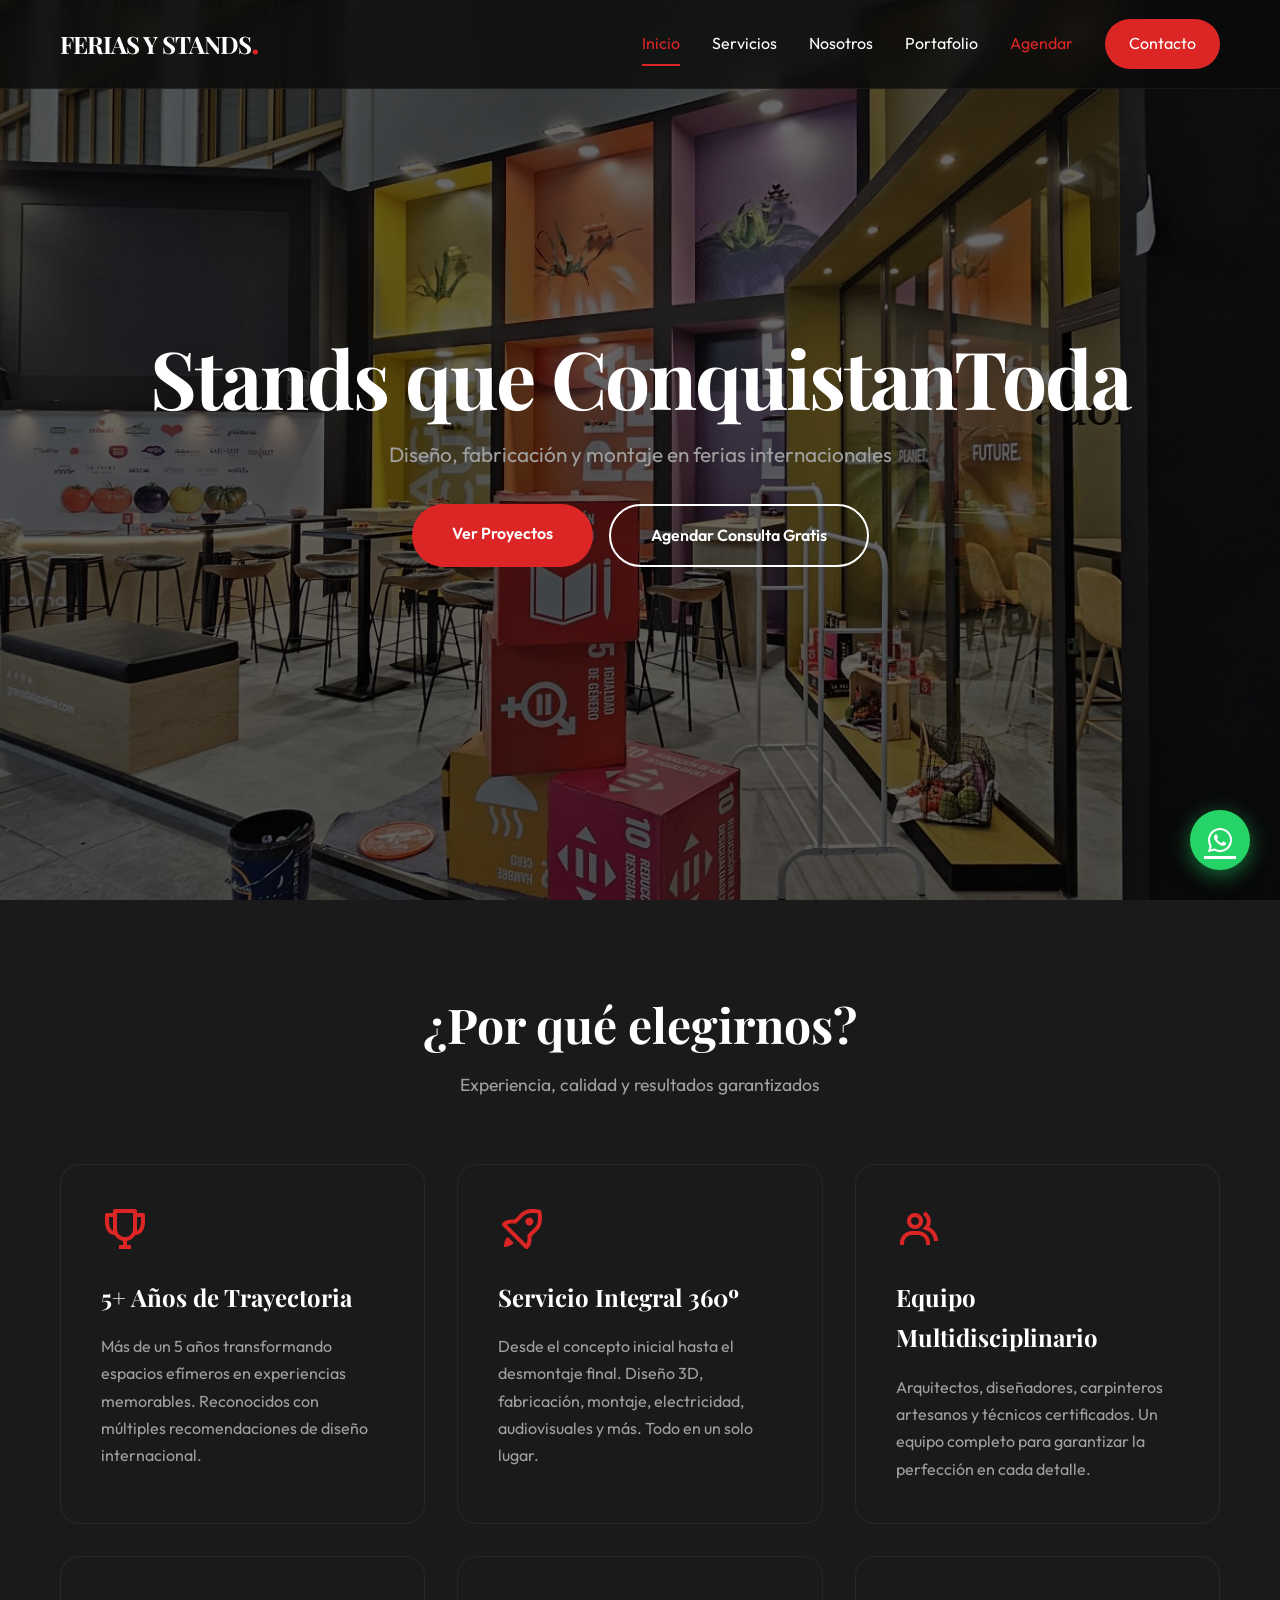
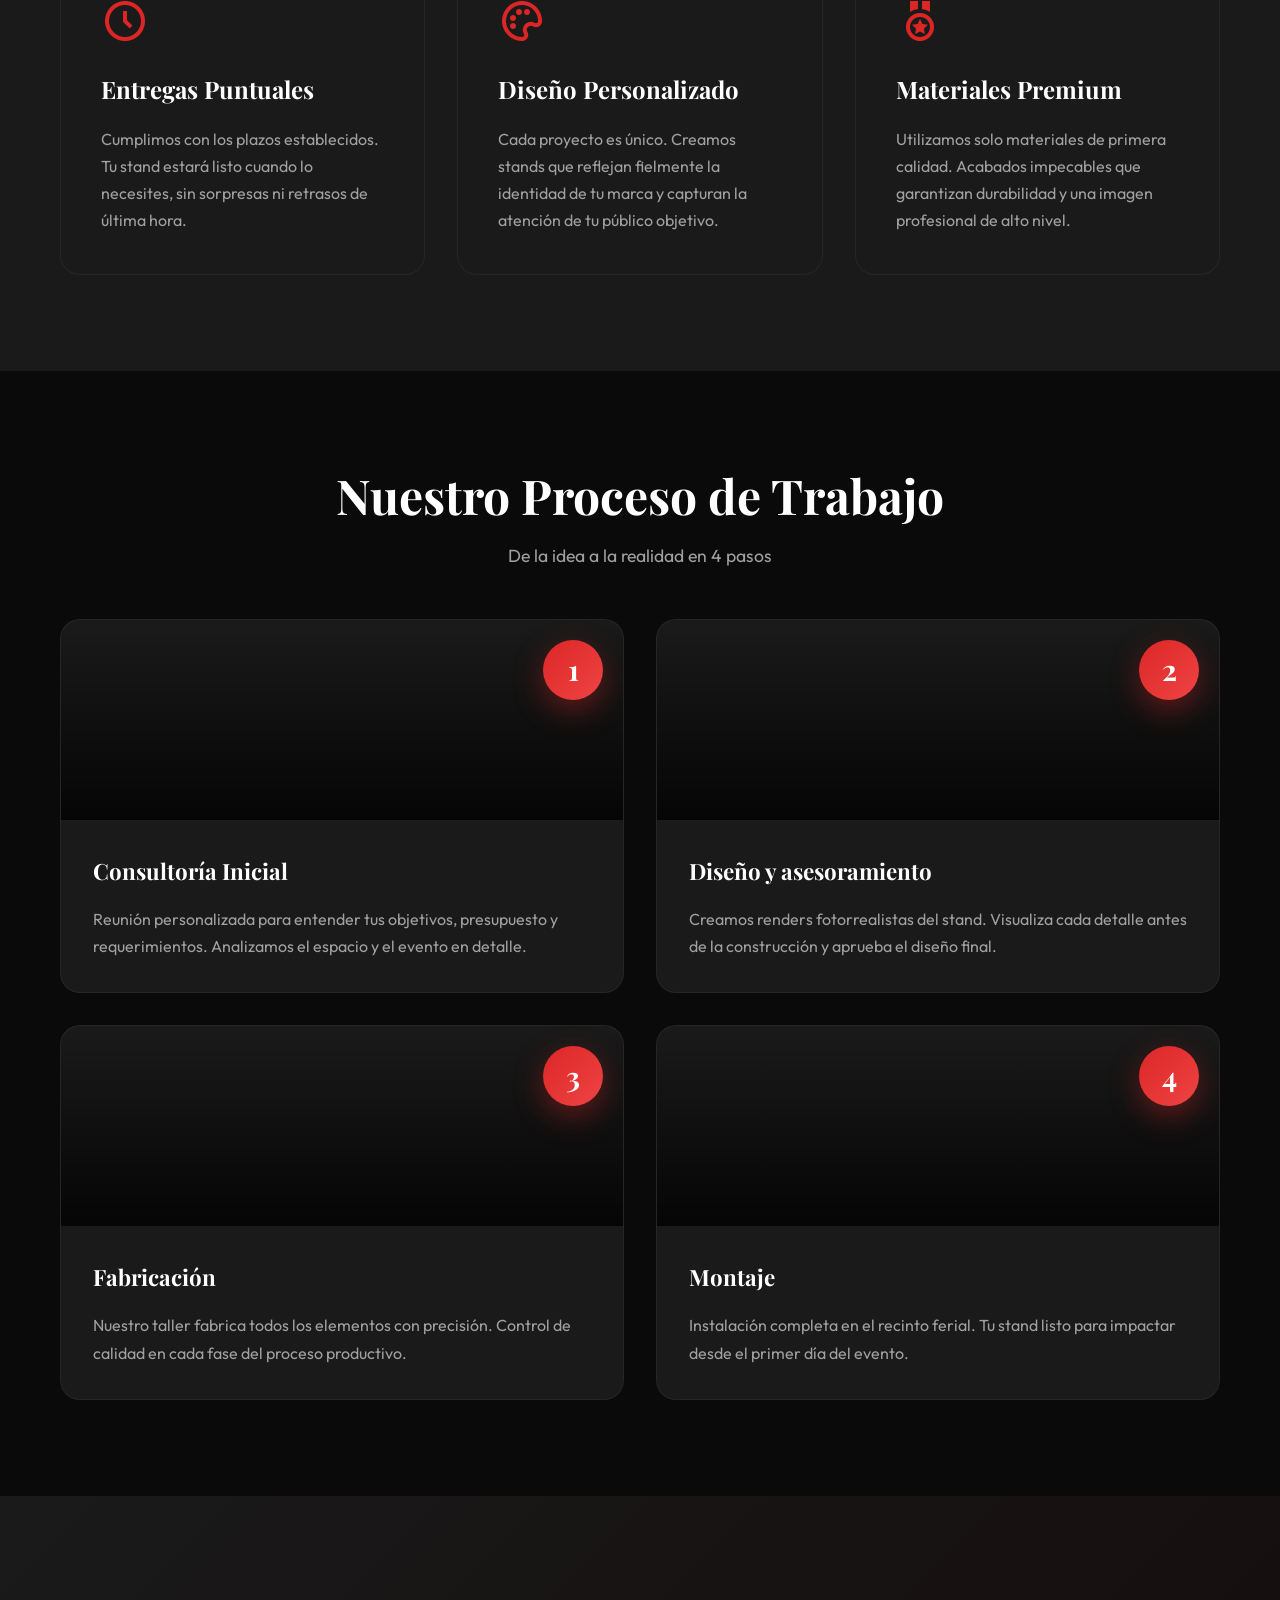
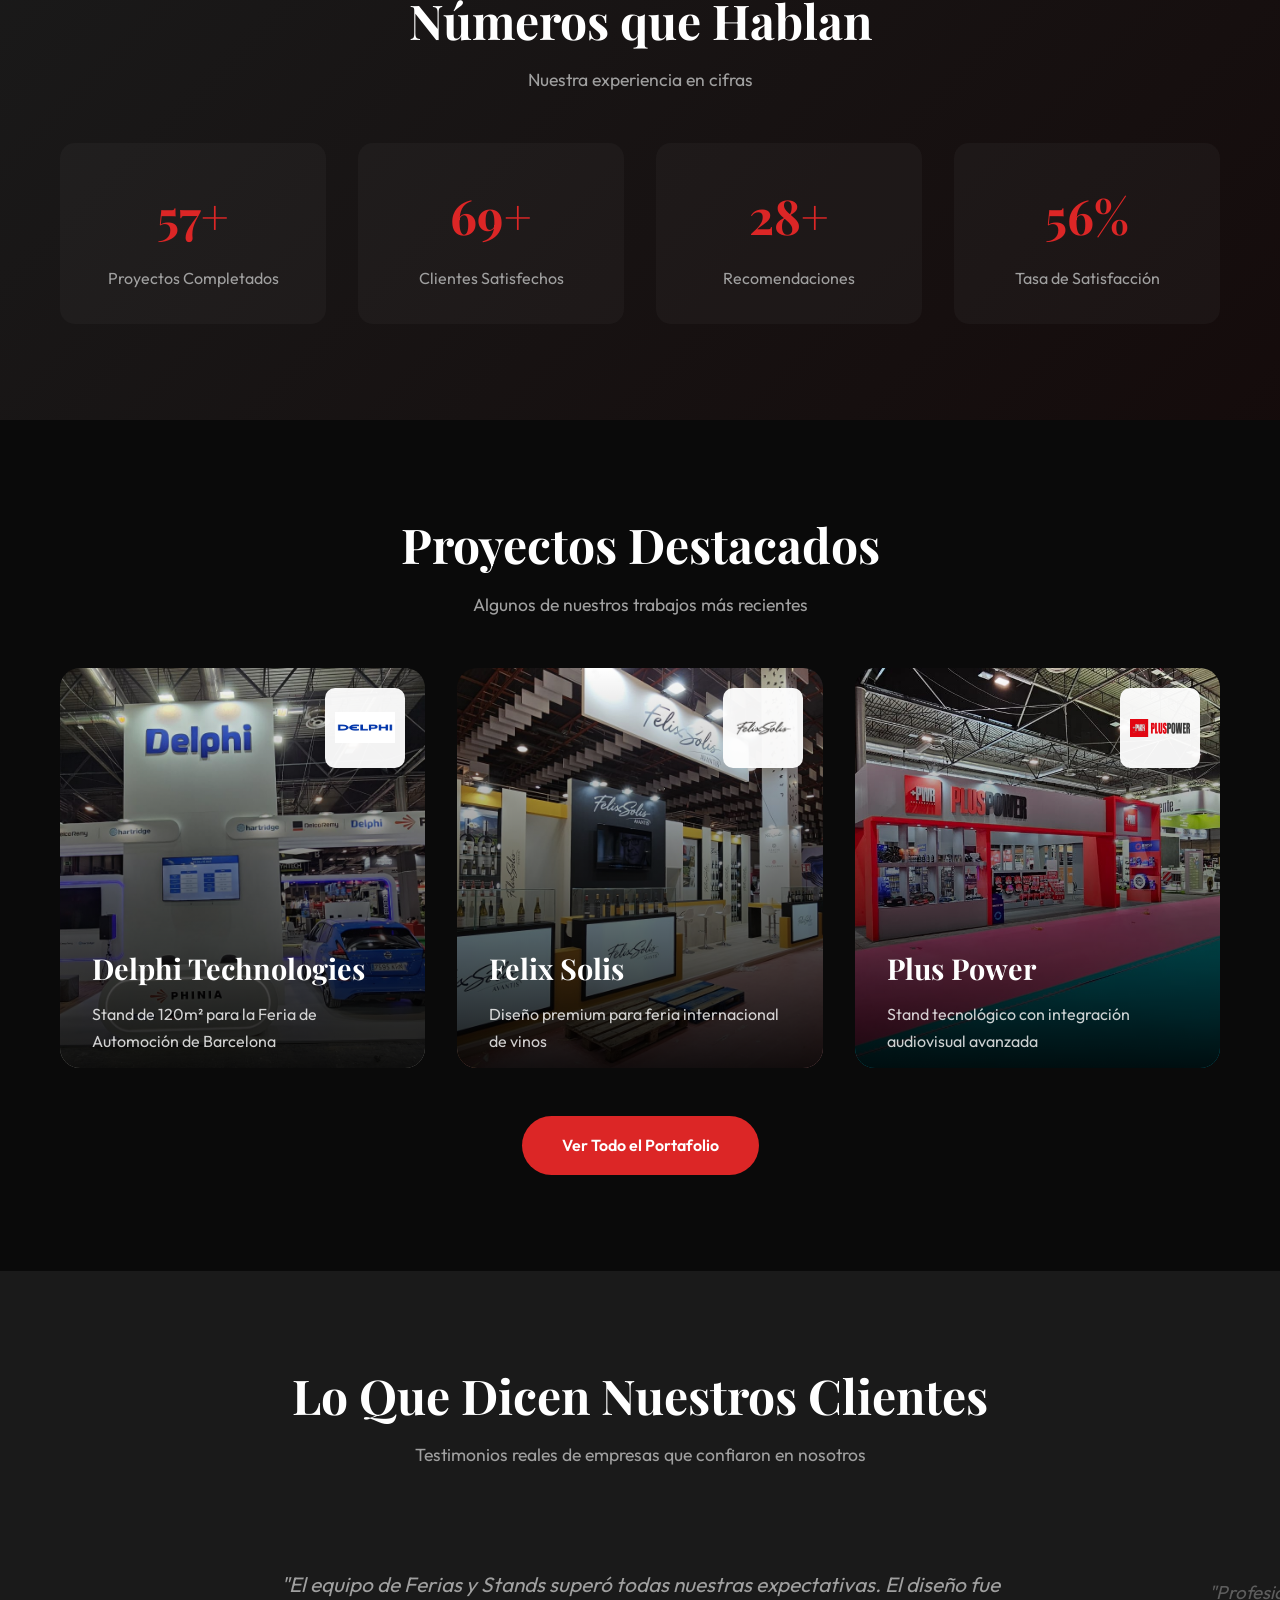
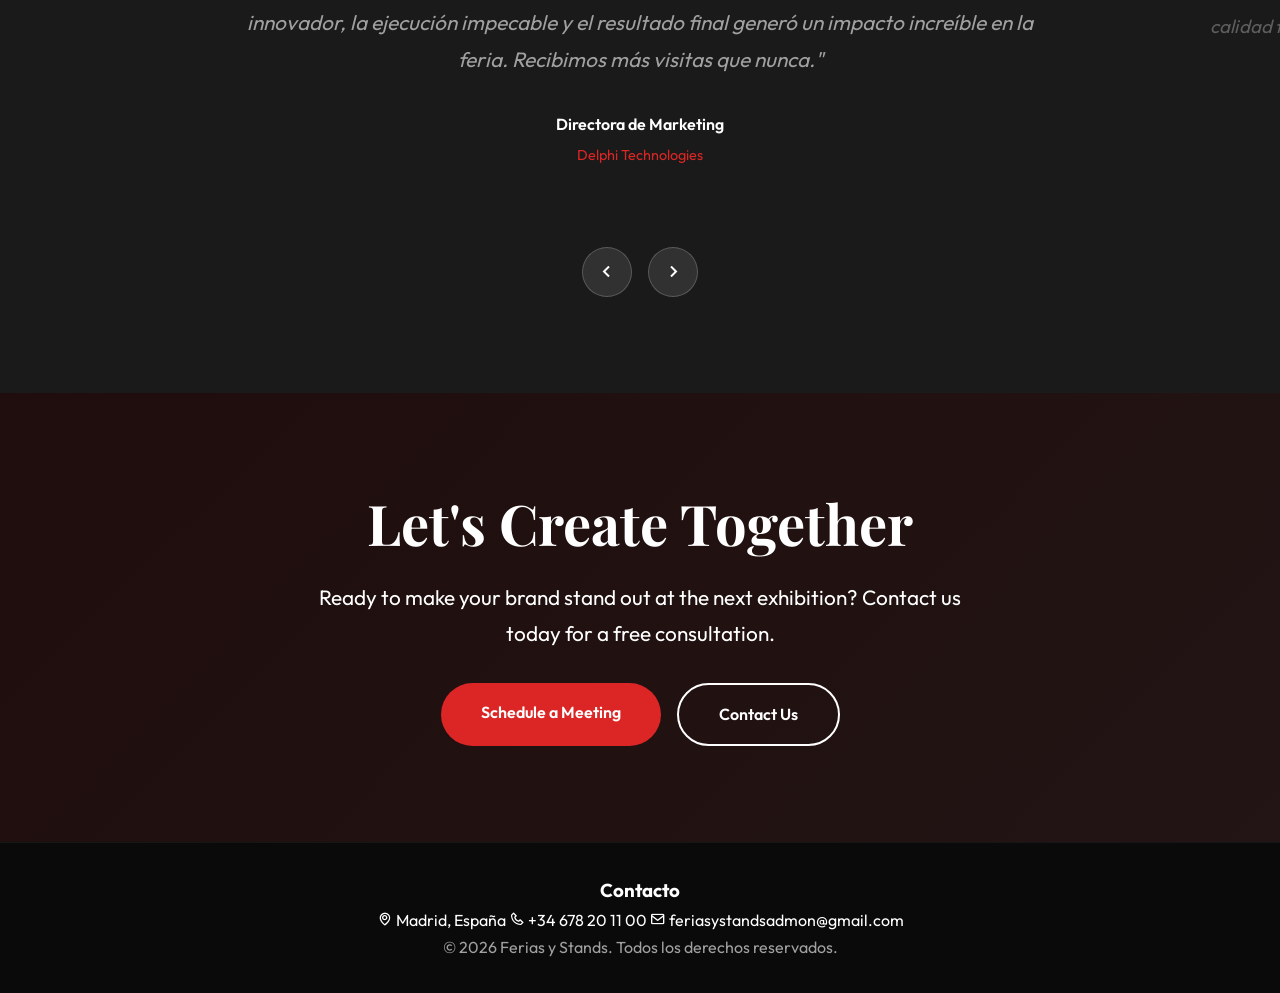
==== index.html @ f8fd0097 "retoque index" ====
<!DOCTYPE html>
<html lang="es">

<head>
    <meta charset="UTF-8">
    <meta name="viewport" content="width=device-width, initial-scale=1.0">
    <title>Ferias y Stands | Diseño y Montaje de Stands Profesionales</title>
    <meta name="description"
        content="Especialistas en diseño, fabricación y montaje de stands para ferias y eventos. Soluciones integrales para tu marca.">
    <link rel="preconnect" href="https://fonts.googleapis.com">
    <link rel="preconnect" href="https://fonts.gstatic.com" crossorigin>
    <link
        href="https://fonts.googleapis.com/css2?family=Outfit:wght@300;400;600;700&family=Playfair+Display:ital,wght@0,600;1,600&display=swap"
        rel="stylesheet">
    <link rel="stylesheet" href="css/style.css">
    <link href="https://unpkg.com/boxicons@2.1.4/css/boxicons.min.css" rel="stylesheet">
</head>

<body>
    <!-- Navigation -->
    <nav class="navbar">
        <div class="container nav-container">
            <a href="index.html" class="logo">FERIAS Y STANDS<span class="dot">.</span></a>
            <div class="nav-links">
                <a href="index.html" class="nav-link active">Inicio</a>
                <a href="servicios.html" class="nav-link">Servicios</a>
                <a href="nosotros.html" class="nav-link">Nosotros</a>
                <a href="portfolio.html" class="nav-link">Portafolio</a>
                <a href="agenda.html" class="nav-link" style="color: var(--highlight);">Agendar</a>
                <a href="contacto.html" class="nav-link btn-contact">Contacto</a>
            </div>
            <div class="hamburger">
                <i class='bx bx-menu'></i>
            </div>
        </div>
    </nav>

    <!-- Mobile Menu -->
    <div class="mobile-menu">
        <a href="index.html" class="mobile-link">Inicio</a>
        <a href="servicios.html" class="mobile-link">Servicios</a>
        <a href="nosotros.html" class="mobile-link">Nosotros</a>
        <a href="portfolio.html" class="mobile-link">Portafolio</a>
        <a href="agenda.html" class="mobile-link">Agendar</a>
        <a href="contacto.html" class="mobile-link">Contacto</a>
    </div>

    <!-- Hero Section -->
    <header class="hero">
        <div class="hero-bg"
            style="background: linear-gradient(rgba(0,0,0,0.6), rgba(0,0,0,0.6)), url('fotosyvideos/F1.jpeg'); background-size: cover; background-position: center;">
        </div>
        <div class="container hero-content">
            <h1 class="hero-title">Stands que Conquistan<br><span class="animated-text" id="animatedText">Toda
                    Europa</span></h1>
            <p class="hero-subtitle">Diseño, fabricación y montaje en ferias internacionales</p>
            <div class="hero-buttons">
                <a href="portfolio.html" class="btn btn-primary">Ver Proyectos</a>
                <a href="agenda.html" class="btn btn-secondary">Agendar Consulta Gratis</a>
            </div>
        </div>
    </header>

    <!-- Features -->
    <section class="section-padding" style="background: var(--secondary);">
        <div class="container">
            <div class="center">
                <h2 class="section-title">¿Por qué elegirnos?</h2>
                <p class="section-subtitle">Experiencia, calidad y resultados garantizados</p>
            </div>
            <div class="feature-grid">
                <div class="feature-card">
                    <i class='bx bx-trophy feature-icon'></i>
                    <h3>5+ Años de Trayectoria</h3>
                    <p>Más de un 5 años transformando espacios efímeros en experiencias memorables. Reconocidos con
                        múltiples recomendaciones de diseño internacional.</p>
                </div>
                <div class="feature-card">
                    <i class='bx bx-rocket feature-icon'></i>
                    <h3>Servicio Integral 360º</h3>
                    <p>Desde el concepto inicial hasta el desmontaje final. Diseño 3D, fabricación, montaje,
                        electricidad, audiovisuales y más. Todo en un solo lugar.</p>
                </div>
                <div class="feature-card">
                    <i class='bx bx-group feature-icon'></i>
                    <h3>Equipo Multidisciplinario</h3>
                    <p>Arquitectos, diseñadores, carpinteros artesanos y técnicos certificados. Un equipo completo para
                        garantizar la perfección en cada detalle.</p>
                </div>
                <div class="feature-card">
                    <i class='bx bx-time-five feature-icon'></i>
                    <h3>Entregas Puntuales</h3>
                    <p>Cumplimos con los plazos establecidos. Tu stand estará listo cuando lo necesites, sin sorpresas
                        ni retrasos de última hora.</p>
                </div>
                <div class="feature-card">
                    <i class='bx bx-palette feature-icon'></i>
                    <h3>Diseño Personalizado</h3>
                    <p>Cada proyecto es único. Creamos stands que reflejan fielmente la identidad de tu marca y capturan
                        la atención de tu público objetivo.</p>
                </div>
                <div class="feature-card">
                    <i class='bx bx-medal feature-icon'></i>
                    <h3>Materiales Premium</h3>
                    <p>Utilizamos solo materiales de primera calidad. Acabados impecables que garantizan durabilidad y
                        una imagen profesional de alto nivel.</p>
                </div>
            </div>
        </div>
    </section>

    <!-- Process -->
    <section class="section-padding">
        <div class="container">
            <div class="center">
                <h2 class="section-title">Nuestro Proceso de Trabajo</h2>
                <p class="section-subtitle">De la idea a la realidad en 4 pasos</p>
            </div>
            <div class="process-steps">
                <div class="step">
                    <div class="step-image"
                        style="background-image: url('https://images.unsplash.com/photo-1454165804606-c3d57bc86b40?ixlib=rb-4.0.3&auto=format&fit=crop&w=800&q=80');">
                        <div class="step-number">1</div>
                    </div>
                    <div class="step-content">
                        <h3>Consultoría Inicial</h3>
                        <p>Reunión personalizada para entender tus objetivos, presupuesto y requerimientos. Analizamos
                            el espacio y el evento en detalle.</p>
                    </div>
                </div>
                <div class="step">
                    <div class="step-image"
                        style="background-image: url('https://images.unsplash.com/photo-1581291518633-83b4ebd1d83e?ixlib=rb-4.0.3&auto=format&fit=crop&w=800&q=80');">
                        <div class="step-number">2</div>
                    </div>
                    <div class="step-content">
                        <h3>Diseño y asesoramiento</h3>
                        <p>Creamos renders fotorrealistas del stand. Visualiza cada detalle antes de la construcción y
                            aprueba el diseño final.</p>
                    </div>
                </div>
                <div class="step">
                    <div class="step-image"
                        style="background-image: url('https://images.unsplash.com/photo-1581578731548-c64695cc6952?ixlib=rb-4.0.3&auto=format&fit=crop&w=800&q=80');">
                        <div class="step-number">3</div>
                    </div>
                    <div class="step-content">
                        <h3>Fabricación</h3>
                        <p>Nuestro taller fabrica todos los elementos con precisión. Control de calidad en cada fase del
                            proceso productivo.</p>
                    </div>
                </div>
                <div class="step">
                    <div class="step-image"
                        style="background-image: url('https://images.unsplash.com/photo-1504328345606-18bbc8c9d7d1?ixlib=rb-4.0.3&auto=format&fit=crop&w=800&q=80');">
                        <div class="step-number">4</div>
                    </div>
                    <div class="step-content">
                        <h3>Montaje</h3>
                        <p>Instalación completa en el recinto ferial. Tu stand listo para impactar desde el primer día
                            del evento.</p>
                    </div>
                </div>
            </div>
        </div>
    </section>

    <!-- Stats -->
    <section class="section-padding"
        style="background: linear-gradient(135deg, var(--secondary), rgba(220, 38, 38, 0.05));">
        <div class="container">
            <div class="center">
                <h2 class="section-title">Números que Hablan</h2>
                <p class="section-subtitle">Nuestra experiencia en cifras</p>
            </div>
            <div class="stats">
                <div class="stat-item">
                    <span class="stat-number">100+</span>
                    <span class="stat-label">Proyectos Completados</span>
                </div>
                <div class="stat-item">
                    <span class="stat-number">120+</span>
                    <span class="stat-label">Clientes Satisfechos</span>
                </div>
                <div class="stat-item">
                    <span class="stat-number">50+</span>
                    <span class="stat-label">Recomendaciones</span>
                </div>
                <div class="stat-item">
                    <span class="stat-number">98%</span>
                    <span class="stat-label">Tasa de Satisfacción</span>
                </div>
            </div>
        </div>
    </section>

    <!-- Featured Projects -->
    <section class="section-padding">
        <div class="container">
            <div class="center">
                <h2 class="section-title">Proyectos Destacados</h2>
                <p class="section-subtitle">Algunos de nuestros trabajos más recientes</p>
            </div>
            <div class="portfolio-grid" style="margin-top: 3rem;">
                <div class="portfolio-item" style="background-image: url('fotosyvideos/Delphi.jpeg');">
                    <div class="logo-corner">
                        <img src="logos/Delphi logo.png" alt="Delphi">
                    </div>
                    <div class="portfolio-overlay">
                        <h3>Delphi Technologies</h3>
                        <p>Stand de 120m² para la Feria de Automoción de Barcelona</p>
                    </div>
                </div>
                <div class="portfolio-item" style="background-image: url('fotosyvideos/FelixSolis.jpeg');">
                    <div class="logo-corner">
                        <img src="logos/felix-solis-logo.png" alt="Felix Solis">
                    </div>
                    <div class="portfolio-overlay">
                        <h3>Felix Solis</h3>
                        <p>Diseño premium para feria internacional de vinos</p>
                    </div>
                </div>
                <div class="portfolio-item" style="background-image: url('fotosyvideos/PLUSPOWER.jpeg');">
                    <div class="logo-corner">
                        <img src="logos/pluspower.png" alt="Plus Power">
                    </div>
                    <div class="portfolio-overlay">
                        <h3>Plus Power</h3>
                        <p>Stand tecnológico con integración audiovisual avanzada</p>
                    </div>
                </div>
            </div>
            <div class="center" style="margin-top: 3rem;">
                <a href="portfolio.html" class="btn btn-primary">Ver Todo el Portafolio</a>
            </div>
        </div>
    </section>

    <!-- Testimonials -->
    <section class="testimonials section-padding">
        <div class="container">
            <div class="center">
                <h2 class="section-title">Lo Que Dicen Nuestros Clientes</h2>
                <p class="section-subtitle">Testimonios reales de empresas que confiaron en nosotros</p>
            </div>
            <div class="testimonial-container">
                <div class="testimonial-track">
                    <div class="testimonial-slide active">
                        <p class="testimonial-text">"El equipo de Ferias y Stands superó todas nuestras expectativas. El
                            diseño fue innovador, la ejecución impecable y el resultado final generó un impacto
                            increíble en la feria. Recibimos más visitas que nunca."</p>
                        <p class="testimonial-author">Directora de Marketing</p>
                        <p class="testimonial-role"> Delphi Technologies</p>
                    </div>
                    <div class="testimonial-slide">
                        <p class="testimonial-text">"Profesionalidad de principio a fin. Cumplieron con los plazos, el
                            presupuesto y la calidad fue excepcional. Sin duda repetiremos para nuestros próximos
                            eventos."</p>
                        <p class="testimonial-author">CEO</p>
                        <p class="testimonial-role"> Plus Power</p>
                    </div>
                    <div class="testimonial-slide">
                        <p class="testimonial-text">"El servicio integral que ofrecen es lo que realmente marca la
                            diferencia. Desde el diseño 3D hasta la instalación final, todo estuvo perfectamente
                            coordinado. Muy recomendables."</p>
                        <p class="testimonial-author">Gerente de Eventos</p>
                        <p class="testimonial-role"> Felix Solis</p>
                    </div>
                </div>
                <div class="carousel-controls">
                    <button class="carousel-btn prev-btn"><i class='bx bx-chevron-left'></i></button>
                    <button class="carousel-btn next-btn"><i class='bx bx-chevron-right'></i></button>
                </div>
            </div>
        </div>
    </section>

    <!-- CTA -->
    <section class="section-padding"
        style="background: linear-gradient(135deg, rgba(220, 38, 38, 0.1), rgba(248, 113, 113, 0.1));">
        <div class="container center">
            <h2 class="section-title" style="font-size: 3.5rem; margin-bottom: 1.5rem;">Let's Create Together</h2>
            <p style="font-size: 1.3rem; margin-bottom: 2rem; max-width: 700px; margin-left: auto; margin-right: auto;">
                Ready to make your brand stand out at the next exhibition? Contact us today for a free consultation.
            </p>
            <div class="hero-buttons">
                <a href="agenda.html" class="btn btn-primary">Schedule a Meeting</a>
                <a href="contacto.html" class="btn btn-secondary">Contact Us</a>
            </div>
        </div>
    </section>

    <!-- WhatsApp Float -->
    <a href="https://wa.me/34678201100?text=Hola,%20me%20gustar%C3%ADa%20obtener%20m%C3%A1s%20informaci%C3%B3n%20sobre%20vuestros%20servicios."
        class="whatsapp-float" target="_blank">
        <i class='bx bxl-whatsapp'></i>
    </a>

    <!-- Footer -->
    <footer class="footer">
        <div class="container footer-content">
            <div class="footer-col">
                <h3>Contacto</h3>
                <ul class="contact-list">
                    <i class='bx bx-map'></i> Madrid, España
                    <i class='bx bx-phone'></i> +34 678 20 11 00
                    <i class='bx bx-envelope'></i> feriasystandsadmon@gmail.com
                </ul>
            </div>
        </div>
        <div class="footer-bottom">
            <p>&copy; 2026 Ferias y Stands. Todos los derechos reservados.</p>
        </div>
    </footer>

    <script src="js/main.js"></script>
    <script>
        // Animate letters in "Toda Europa"
        const animatedText = document.getElementById('animatedText');
        if (animatedText) {
            const text = animatedText.textContent;
            animatedText.innerHTML = '';

            for (let i = 0; i < text.length; i++) {
                const span = document.createElement('span');
                span.className = 'letter';
                span.textContent = text[i];
                span.style.animationDelay = `${i * 0.1}s`;
                animatedText.appendChild(span);
            }
        }
    </script>
</body>

</html>
---- css/style.css ----
/* CSS Variables */
:root {
    --primary: #0a0a0a;
    --secondary: #1a1a1a;
    --highlight: #dc2626;
    --highlight-hover: #ef4444;
    --white: #ffffff;
    --gray: #a0a0a0;
    --light-gray: #f5f5f5;
    --font-body: 'Outfit', sans-serif;
    --font-heading: 'Playfair Display', serif;
    --transition: all 0.3s cubic-bezier(0.4, 0, 0.2, 1);
    --shadow: 0 10px 30px rgba(0, 0, 0, 0.3);
    --shadow-hover: 0 15px 40px rgba(0, 0, 0, 0.4);
}

/* Reset */
* {
    margin: 0;
    padding: 0;
    box-sizing: border-box;
}

body {
    font-family: var(--font-body);
    color: var(--white);
    background: var(--primary);
    overflow-x: hidden;
    line-height: 1.7;
}

.container {
    max-width: 1200px;
    margin: 0 auto;
    padding: 0 20px;
}

/* Navbar */
.navbar {
    position: fixed;
    top: 0;
    width: 100%;
    background: rgba(10, 10, 10, 0.8);
    backdrop-filter: blur(10px);
    z-index: 1000;
    padding: 1.2rem 0;
    transition: var(--transition);
    border-bottom: 1px solid rgba(255, 255, 255, 0.05);
}

.navbar.scrolled {
    background: rgba(10, 10, 10, 0.95);
    padding: 0.8rem 0;
    box-shadow: 0 5px 20px rgba(0, 0, 0, 0.3);
}

.nav-container {
    display: flex;
    justify-content: space-between;
    align-items: center;
}

.logo {
    font-family: var(--font-heading);
    font-size: 1.5rem;
    font-weight: 700;
    color: var(--white);
    text-decoration: none;
    letter-spacing: -1px;
    transition: var(--transition);
}

.logo:hover {
    transform: scale(1.05);
}

.dot {
    color: var(--highlight);
    font-size: 2rem;
    line-height: 0;
}

.nav-links {
    display: flex;
    gap: 2rem;
    align-items: center;
}

.nav-link {
    color: var(--white);
    text-decoration: none;
    font-weight: 400;
    transition: var(--transition);
    position: relative;
    padding: 0.5rem 0;
}

.nav-link::after {
    content: '';
    position: absolute;
    bottom: 0;
    left: 0;
    width: 0;
    height: 2px;
    background: var(--highlight);
    transition: var(--transition);
}

.nav-link:hover::after,
.nav-link.active::after {
    width: 100%;
}

.nav-link:hover,
.nav-link.active {
    color: var(--highlight);
}

.btn-contact {
    background: var(--highlight);
    padding: 0.7rem 1.5rem !important;
    border-radius: 50px;
    transition: var(--transition);
    color: var(--white) !important;
}

.btn-contact::after {
    display: none;
}

.btn-contact:hover {
    background: var(--highlight-hover);
    transform: translateY(-2px);
    box-shadow: 0 10px 20px rgba(220, 38, 38, 0.3);
    color: var(--white) !important;
}

.btn-contact.active {
    color: var(--white) !important;
}

.hamburger {
    display: none;
    font-size: 1.8rem;
    cursor: pointer;
    color: var(--white);
    transition: var(--transition);
}

.hamburger:hover {
    color: var(--highlight);
}

.mobile-menu {
    position: fixed;
    top: 0;
    right: -100%;
    width: 100%;
    height: 100vh;
    background: rgba(10, 10, 10, 0.98);
    backdrop-filter: blur(10px);
    display: flex;
    flex-direction: column;
    align-items: center;
    justify-content: center;
    gap: 2rem;
    transition: var(--transition);
    z-index: 999;
}

.mobile-menu.active {
    right: 0;
}

.mobile-link {
    color: var(--white);
    text-decoration: none;
    font-size: 1.8rem;
    font-weight: 300;
    transition: var(--transition);
    opacity: 0;
    transform: translateY(20px);
}

.mobile-menu.active .mobile-link {
    animation: fadeInUp 0.6s ease forwards;
}

.mobile-link:nth-child(1) {
    animation-delay: 0.1s;
}

.mobile-link:nth-child(2) {
    animation-delay: 0.2s;
}

.mobile-link:nth-child(3) {
    animation-delay: 0.3s;
}

.mobile-link:nth-child(4) {
    animation-delay: 0.4s;
}

.mobile-link:nth-child(5) {
    animation-delay: 0.5s;
}

.mobile-link:hover {
    color: var(--highlight);
    transform: translateX(10px);
}

/* Hero Section */
.hero {
    position: relative;
    height: 100vh;
    display: flex;
    align-items: center;
    justify-content: center;
    overflow: hidden;
}

.hero-bg {
    position: absolute;
    top: 0;
    left: 0;
    width: 100%;
    height: 100%;
    background-size: cover;
    background-position: center;
    animation: zoomIn 20s ease infinite alternate;
}

.hero-content {
    position: relative;
    z-index: 2;
    text-align: center;
    animation: fadeInUp 1s ease;
}

.hero-title {
    font-family: var(--font-heading);
    font-size: 5rem;
    font-weight: 700;
    margin-bottom: 1rem;
    letter-spacing: -2px;
    line-height: 1.1;
    animation: fadeInUp 1s ease 0.2s both;
}

.hero-subtitle {
    font-size: 1.3rem;
    color: var(--gray);
    margin-bottom: 2rem;
    animation: fadeInUp 1s ease 0.4s both;
}

.hero-buttons {
    display: flex;
    gap: 1rem;
    justify-content: center;
    flex-wrap: wrap;
    animation: fadeInUp 1s ease 0.6s both;
}

/* Buttons */
.btn {
    padding: 1rem 2.5rem;
    border-radius: 50px;
    text-decoration: none;
    font-weight: 600;
    transition: var(--transition);
    display: inline-block;
    cursor: pointer;
    border: none;
    font-size: 1rem;
}

.btn-primary {
    background: var(--highlight);
    color: var(--white);
}

.btn-primary:hover {
    background: var(--highlight-hover);
    transform: translateY(-3px);
    box-shadow: 0 15px 30px rgba(220, 38, 38, 0.4);
}

.btn-secondary {
    background: transparent;
    color: var(--white);
    border: 2px solid var(--white);
}

.btn-secondary:hover {
    background: var(--white);
    color: var(--primary);
    transform: translateY(-3px);
}

/* Sections */
.section-padding {
    padding: 6rem 0;
}

.section-title {
    font-family: var(--font-heading);
    font-size: 3rem;
    margin-bottom: 1rem;
    line-height: 1.2;
}

.section-subtitle {
    color: var(--gray);
    font-size: 1.1rem;
    margin-bottom: 3rem;
}

.center {
    text-align: center;
}

/* Feature Grid */
.feature-grid {
    display: grid;
    grid-template-columns: repeat(auto-fit, minmax(300px, 1fr));
    gap: 2rem;
    margin-top: 4rem;
}

.feature-card {
    background: var(--secondary);
    padding: 2.5rem;
    border-radius: 20px;
    transition: var(--transition);
    border: 1px solid rgba(255, 255, 255, 0.05);
    position: relative;
    overflow: hidden;
}

.feature-card::before {
    content: '';
    position: absolute;
    top: 0;
    left: 0;
    width: 100%;
    height: 100%;
    background: linear-gradient(135deg, rgba(220, 38, 38, 0.1), transparent);
    opacity: 0;
    transition: var(--transition);
}

.feature-card:hover {
    transform: translateY(-10px);
    box-shadow: var(--shadow-hover);
    border-color: var(--highlight);
}

.feature-card:hover::before {
    opacity: 1;
}

.feature-icon {
    font-size: 3rem;
    color: var(--highlight);
    margin-bottom: 1.5rem;
    display: inline-block;
    transition: var(--transition);
}

.feature-card:hover .feature-icon {
    transform: scale(1.1) rotate(5deg);
}

.feature-card h3 {
    font-family: var(--font-heading);
    font-size: 1.5rem;
    margin-bottom: 1rem;
}

.feature-card p {
    color: var(--gray);
    line-height: 1.7;
}

/* Services Grid */
.services-grid {
    display: grid;
    grid-template-columns: repeat(auto-fit, minmax(280px, 1fr));
    gap: 2rem;
    margin-top: 3rem;
}

.service-card {
    background: linear-gradient(135deg, var(--secondary), rgba(26, 26, 26, 0.5));
    padding: 1.5rem;
    border-radius: 20px;
    text-align: center;
    transition: var(--transition);
    border: 1px solid rgba(255, 255, 255, 0.05);
    position: relative;
    overflow: hidden;
}

.service-card::after {
    content: '';
    position: absolute;
    top: -50%;
    right: -50%;
    width: 200%;
    height: 200%;
    background: radial-gradient(circle, rgba(220, 38, 38, 0.1), transparent);
    opacity: 0;
    transition: var(--transition);
}

.service-card:hover {
    transform: translateY(-10px);
    box-shadow: var(--shadow-hover);
    border-color: var(--highlight);
}

.service-card:hover::after {
    opacity: 1;
    animation: rotate 4s linear infinite;
}

.icon-box {
    width: 60px;
    height: 60px;
    background: linear-gradient(135deg, var(--highlight), #ef4444);
    border-radius: 15px;
    display: flex;
    align-items: center;
    justify-content: center;
    margin: 0 auto 1rem;
    font-size: 2rem;
    transition: var(--transition);
}

.service-card:hover .icon-box {
    transform: rotateY(360deg);
}

.service-card h3 {
    font-family: var(--font-heading);
    font-size: 1.25rem;
    margin-bottom: 0.8rem;
}

.service-card p {
    color: var(--gray);
    line-height: 1.7;
}

/* Portfolio Grid */
.portfolio-grid {
    display: grid;
    grid-template-columns: repeat(auto-fit, minmax(350px, 1fr));
    gap: 2rem;
    margin-top: 3rem;
}

.portfolio-item {
    position: relative;
    height: 400px;
    border-radius: 20px;
    overflow: hidden;
    background-size: cover;
    background-position: center;
    transition: var(--transition);
    cursor: pointer;
}

.portfolio-item::before {
    content: '';
    position: absolute;
    top: 0;
    left: 0;
    width: 100%;
    height: 100%;
    background: linear-gradient(to top, rgba(0, 0, 0, 0.9), transparent);
    transition: var(--transition);
}

.portfolio-item:hover {
    transform: scale(1.02);
    box-shadow: var(--shadow-hover);
}

.portfolio-item:hover::before {
    background: linear-gradient(to top, rgba(220, 38, 38, 0.9), rgba(0, 0, 0, 0.5));
}

.logo-corner {
    position: absolute;
    top: 20px;
    right: 20px;
    width: 80px;
    height: 80px;
    background: rgba(255, 255, 255, 0.95);
    border-radius: 10px;
    padding: 10px;
    display: flex;
    align-items: center;
    justify-content: center;
    z-index: 2;
    transition: var(--transition);
}

.portfolio-item:hover .logo-corner {
    transform: scale(1.1) rotate(5deg);
}

.logo-corner img {
    width: 100%;
    height: 100%;
    object-fit: contain;
}

.portfolio-overlay {
    position: absolute;
    bottom: 0;
    left: 0;
    width: 100%;
    padding: 2rem;
    z-index: 2;
    transform: translateY(20px);
    transition: var(--transition);
}

.portfolio-item:hover .portfolio-overlay {
    transform: translateY(0);
}

.portfolio-overlay h3 {
    font-family: var(--font-heading);
    font-size: 1.8rem;
    margin-bottom: 0.5rem;
}

.portfolio-overlay p {
    color: rgba(255, 255, 255, 0.8);
}

/* Testimonials */
.testimonials {
    background: var(--secondary);
    position: relative;
    overflow: hidden;
}

.testimonial-container {
    max-width: 900px;
    margin: 0 auto;
    position: relative;
}

.testimonial-track {
    display: flex;
    transition: transform 0.6s ease;
}

.testimonial-slide {
    min-width: 100%;
    padding: 3rem;
    text-align: center;
    opacity: 0.5;
    transform: scale(0.9);
    transition: var(--transition);
}

.testimonial-slide.active {
    opacity: 1;
    transform: scale(1);
}

.testimonial-text {
    font-size: 1.3rem;
    font-style: italic;
    margin-bottom: 2rem;
    line-height: 1.8;
    color: var(--gray);
}

.testimonial-author {
    font-weight: 600;
    color: var(--white);
    margin-bottom: 0.3rem;
}

.testimonial-role {
    color: var(--highlight);
    font-size: 0.9rem;
}

.carousel-controls {
    display: flex;
    justify-content: center;
    gap: 1rem;
    margin-top: 2rem;
}

.carousel-btn {
    width: 50px;
    height: 50px;
    background: rgba(255, 255, 255, 0.1);
    border: 1px solid rgba(255, 255, 255, 0.2);
    border-radius: 50%;
    color: var(--white);
    font-size: 1.5rem;
    cursor: pointer;
    transition: var(--transition);
    display: flex;
    align-items: center;
    justify-content: center;
}

.carousel-btn:hover {
    background: var(--highlight);
    border-color: var(--highlight);
    transform: scale(1.1);
}

/* Stats */
.stats {
    display: grid;
    grid-template-columns: repeat(auto-fit, minmax(200px, 1fr));
    gap: 2rem;
    margin-top: 3rem;
}

.stat-item {
    text-align: center;
    padding: 2rem;
    background: rgba(255, 255, 255, 0.03);
    border-radius: 15px;
    transition: var(--transition);
}

.stat-item:hover {
    background: rgba(220, 38, 38, 0.1);
    transform: translateY(-5px);
}

.stat-number {
    display: block;
    font-family: var(--font-heading);
    font-size: 3rem;
    color: var(--highlight);
    font-weight: 700;
    margin-bottom: 0.5rem;
}

.stat-label {
    display: block;
    color: var(--gray);
    font-size: 1rem;
}

/* Contact */
.contact-wrapper {
    display: grid;
    grid-template-columns: 1fr 1.5fr;
    gap: 4rem;
    margin-top: 3rem;
}

.contact-info h2 {
    font-family: var(--font-heading);
    font-size: 2.5rem;
    margin-bottom: 1.5rem;
}

.contact-info p {
    color: var(--gray);
    margin-bottom: 2rem;
    line-height: 1.7;
}

.contact-methods {
    margin: 2rem 0;
}

.method {
    display: flex;
    align-items: center;
    gap: 1rem;
    margin-bottom: 1.5rem;
    padding: 1rem;
    background: rgba(255, 255, 255, 0.03);
    border-radius: 10px;
    transition: var(--transition);
}

.method:hover {
    background: rgba(220, 38, 38, 0.1);
    transform: translateX(10px);
}

.method i {
    font-size: 1.5rem;
    color: var(--highlight);
}

.social-links {
    display: flex;
    gap: 1rem;
    margin: 2rem 0;
}

.social-links a {
    width: 50px;
    height: 50px;
    background: rgba(255, 255, 255, 0.05);
    border-radius: 50%;
    display: flex;
    align-items: center;
    justify-content: center;
    color: var(--white);
    font-size: 1.5rem;
    transition: var(--transition);
}

.social-links a:hover {
    background: var(--highlight);
    transform: translateY(-5px);
}

.btn-zoom {
    display: inline-flex;
    align-items: center;
    gap: 0.5rem;
    margin-top: 2rem;
}

/* Form */
.contact-form {
    background: var(--secondary);
    padding: 3rem;
    border-radius: 20px;
    border: 1px solid rgba(255, 255, 255, 0.05);
}

.form-group {
    margin-bottom: 1.5rem;
}

.form-group label {
    display: block;
    margin-bottom: 0.5rem;
    color: var(--gray);
    font-size: 0.9rem;
}

.form-group input,
.form-group textarea {
    width: 100%;
    padding: 1rem;
    background: rgba(255, 255, 255, 0.05);
    border: 1px solid rgba(255, 255, 255, 0.1);
    border-radius: 10px;
    color: var(--white);
    font-family: var(--font-body);
    transition: var(--transition);
}

.form-group input:focus,
.form-group textarea:focus {
    outline: none;
    border-color: var(--highlight);
    background: rgba(255, 255, 255, 0.08);
}

.form-group textarea {
    resize: vertical;
    min-height: 120px;
}

/* About */
.about-grid {
    display: grid;
    grid-template-columns: 1.4fr 1fr;
    gap: 2rem;
    align-items: center;
    margin-top: 1rem;
}

.about-text p {
    color: var(--gray);
    margin-bottom: 1.5rem;
    line-height: 1.8;
}

.image-stack {
    position: relative;
    height: 420px;
}

.box {
    position: absolute;
    border-radius: 20px;
    transition: var(--transition);
}

.box-1 {
    width: 80%;
    height: 80%;
    top: 0;
    left: 0;
    background-size: cover;
    background-position: center;
    box-shadow: var(--shadow);
    z-index: 2;
}

.box-2 {
    width: 80%;
    height: 80%;
    bottom: 0;
    right: 0;
    background: linear-gradient(135deg, var(--highlight), #ef4444);
    z-index: 1;
}

.image-stack:hover .box-1 {
    transform: translate(-10px, -10px);
}

.image-stack:hover .box-2 {
    transform: translate(10px, 10px);
}

/* Marquee */
.marquee {
    overflow: hidden;
    margin-top: 3rem;
}

.marquee-content {
    display: flex;
    gap: 3rem;
    animation: scroll 30s linear infinite;
}

.client-card {
    flex-shrink: 0;
    width: 200px;
    height: 100px;
    background: rgba(255, 255, 255, 0.05);
    border-radius: 15px;
    display: flex;
    align-items: center;
    justify-content: center;
    padding: 1rem;
    transition: var(--transition);
}

.client-card:hover {
    background: rgba(255, 255, 255, 0.1);
    transform: scale(1.05);
}

.client-logo-img {
    max-width: 100%;
    max-height: 100%;
    object-fit: contain;
    transition: var(--transition);
}

.client-card:hover .client-logo-img {
    transform: scale(1.1);
}

/* Photo Marquee */
.photo-marquee {
    overflow: hidden;
    padding: 3rem 0;
    background: rgba(255, 255, 255, 0.02);
}

.photo-marquee-track {
    display: flex;
    gap: 2rem;
    animation: scroll 40s linear infinite;
}

.photo-card {
    flex-shrink: 0;
    width: 350px;
    height: 250px;
    border-radius: 15px;
    overflow: hidden;
    position: relative;
    transition: var(--transition);
}

.photo-card::before {
    content: '';
    position: absolute;
    top: 0;
    left: 0;
    width: 100%;
    height: 100%;
    background: linear-gradient(to top, rgba(0, 0, 0, 0.5), transparent);
    z-index: 1;
}

.photo-card:hover {
    transform: scale(1.05);
    box-shadow: var(--shadow-hover);
}

.photo-card img {
    width: 100%;
    height: 100%;
    object-fit: cover;
    transition: var(--transition);
}

.photo-card:hover img {
    transform: scale(1.1);
}

/* Process Steps */
.process-steps {
    display: grid;
    grid-template-columns: repeat(auto-fit, minmax(400px, 1fr));
    gap: 2rem;
    margin-top: 3rem;
}

.step {
    background: var(--secondary);
    border-radius: 20px;
    overflow: hidden;
    position: relative;
    transition: var(--transition);
    border: 1px solid rgba(255, 255, 255, 0.05);
}

.step:hover {
    transform: translateY(-10px);
    box-shadow: var(--shadow-hover);
    border-color: var(--highlight);
}

.step-image {
    width: 100%;
    height: 200px;
    background-size: cover;
    background-position: center;
    position: relative;
    overflow: hidden;
}

.step-image::before {
    content: '';
    position: absolute;
    top: 0;
    left: 0;
    width: 100%;
    height: 100%;
    background: linear-gradient(to bottom, transparent, rgba(0, 0, 0, 0.8));
}

.step-number {
    position: absolute;
    top: 20px;
    right: 20px;
    width: 60px;
    height: 60px;
    background: linear-gradient(135deg, var(--highlight), #ef4444);
    border-radius: 50%;
    display: flex;
    align-items: center;
    justify-content: center;
    font-family: var(--font-heading);
    font-size: 1.8rem;
    font-weight: 700;
    box-shadow: 0 10px 30px rgba(220, 38, 38, 0.4);
    transition: var(--transition);
    z-index: 2;
}

.step:hover .step-number {
    transform: scale(1.15) rotate(360deg);
}

.step-content {
    padding: 2rem;
}

.step h3 {
    font-family: var(--font-heading);
    font-size: 1.4rem;
    margin-bottom: 1rem;
    color: var(--white);
}

.step p {
    color: var(--gray);
    line-height: 1.7;
}

/* Hero Title Decorations */
.hero-title-decorated {
    position: relative;
    display: inline-block;
}

.hero-title-decorated::before {
    content: '';
    position: absolute;
    top: 50%;
    left: 50%;
    transform: translate(-50%, -50%);
    width: 120%;
    height: 120%;
    background: radial-gradient(circle, rgba(220, 38, 38, 0.3), transparent);
    z-index: -1;
    animation: pulse 3s ease-in-out infinite;
}

.hero-title-decorated::after {
    content: '';
    position: absolute;
    bottom: -10px;
    left: 0;
    width: 100%;
    height: 4px;
    background: linear-gradient(to right, var(--highlight), transparent);
}

/* Animated letter painting effect */
.animated-text {
    display: inline-block;
}

.animated-text .letter {
    display: inline-block;
    animation: paintLetter 4s ease-in-out infinite;
    color: var(--white);
}

@keyframes paintLetter {

    0%,
    100% {
        color: var(--white);
    }

    25%,
    75% {
        color: var(--highlight);
    }
}

.animated-text .letter:nth-child(1) {
    animation-delay: 0s;
}

.animated-text .letter:nth-child(2) {
    animation-delay: 0.1s;
}

.animated-text .letter:nth-child(3) {
    animation-delay: 0.2s;
}

.animated-text .letter:nth-child(4) {
    animation-delay: 0.3s;
}

.animated-text .letter:nth-child(5) {
    animation-delay: 0.4s;
}

.animated-text .letter:nth-child(6) {
    animation-delay: 0.5s;
}

.animated-text .letter:nth-child(7) {
    animation-delay: 0.6s;
}

.animated-text .letter:nth-child(8) {
    animation-delay: 0.7s;
}

.animated-text .letter:nth-child(9) {
    animation-delay: 0.8s;
}

.animated-text .letter:nth-child(10) {
    animation-delay: 0.9s;
}

.animated-text .letter:nth-child(11) {
    animation-delay: 1s;
}

.animated-text .letter:nth-child(12) {
    animation-delay: 1.1s;
}

.animated-text .letter:nth-child(13) {
    animation-delay: 1.2s;
}

.animated-text .letter:nth-child(14) {
    animation-delay: 1.3s;
}

.animated-text .letter:nth-child(15) {
    animation-delay: 1.4s;
}

/* Hero background pattern */
.hero-pattern {
    position: absolute;
    top: 0;
    left: 0;
    width: 100%;
    height: 100%;
    opacity: 0.15;
    background-image:
        repeating-linear-gradient(45deg, transparent, transparent 35px, var(--highlight) 35px, var(--highlight) 70px);
    pointer-events: none;
}

/* WhatsApp Float */
.whatsapp-float {
    position: fixed;
    bottom: 30px;
    right: 30px;
    width: 60px;
    height: 60px;
    background: #25d366;
    border-radius: 50%;
    display: flex;
    align-items: center;
    justify-content: center;
    color: white;
    font-size: 2rem;
    box-shadow: 0 5px 20px rgba(37, 211, 102, 0.5);
    z-index: 999;
    transition: var(--transition);
    animation: pulse 2s infinite;
}

.whatsapp-float:hover {
    transform: scale(1.1);
    box-shadow: 0 10px 30px rgba(37, 211, 102, 0.7);
}

/* Footer */
.footer {
    background: var(--primary);
    padding: 2rem 0;
    text-align: center;
    border-top: 1px solid rgba(255, 255, 255, 0.05);
}

.footer p {
    color: var(--gray);
}

/* Animations */
@keyframes fadeInUp {
    from {
        opacity: 0;
        transform: translateY(30px);
    }

    to {
        opacity: 1;
        transform: translateY(0);
    }
}

@keyframes zoomIn {
    from {
        transform: scale(1);
    }

    to {
        transform: scale(1.1);
    }
}

@keyframes scroll {
    0% {
        transform: translateX(0);
    }

    100% {
        transform: translateX(-50%);
    }
}

@keyframes pulse {

    0%,
    100% {
        transform: scale(1);
    }

    50% {
        transform: scale(1.05);
    }
}

@keyframes rotate {
    from {
        transform: rotate(0deg);
    }

    to {
        transform: rotate(360deg);
    }
}

@keyframes fadeIn {
    from {
        opacity: 0;
    }

    to {
        opacity: 1;
    }
}

/* Responsive */
@media (max-width: 768px) {
    .hamburger {
        display: block;
    }

    .nav-links {
        display: none;
    }

    .hero-title {
        font-size: 3rem;
    }

    .section-title {
        font-size: 2rem;
    }

    .contact-wrapper,
    .about-grid {
        grid-template-columns: 1fr;
    }

    .portfolio-grid {
        grid-template-columns: 1fr;
    }

    .process-steps::before {
        display: none;
    }

    .feature-grid,
    .services-grid {
        grid-template-columns: 1fr;
    }
}
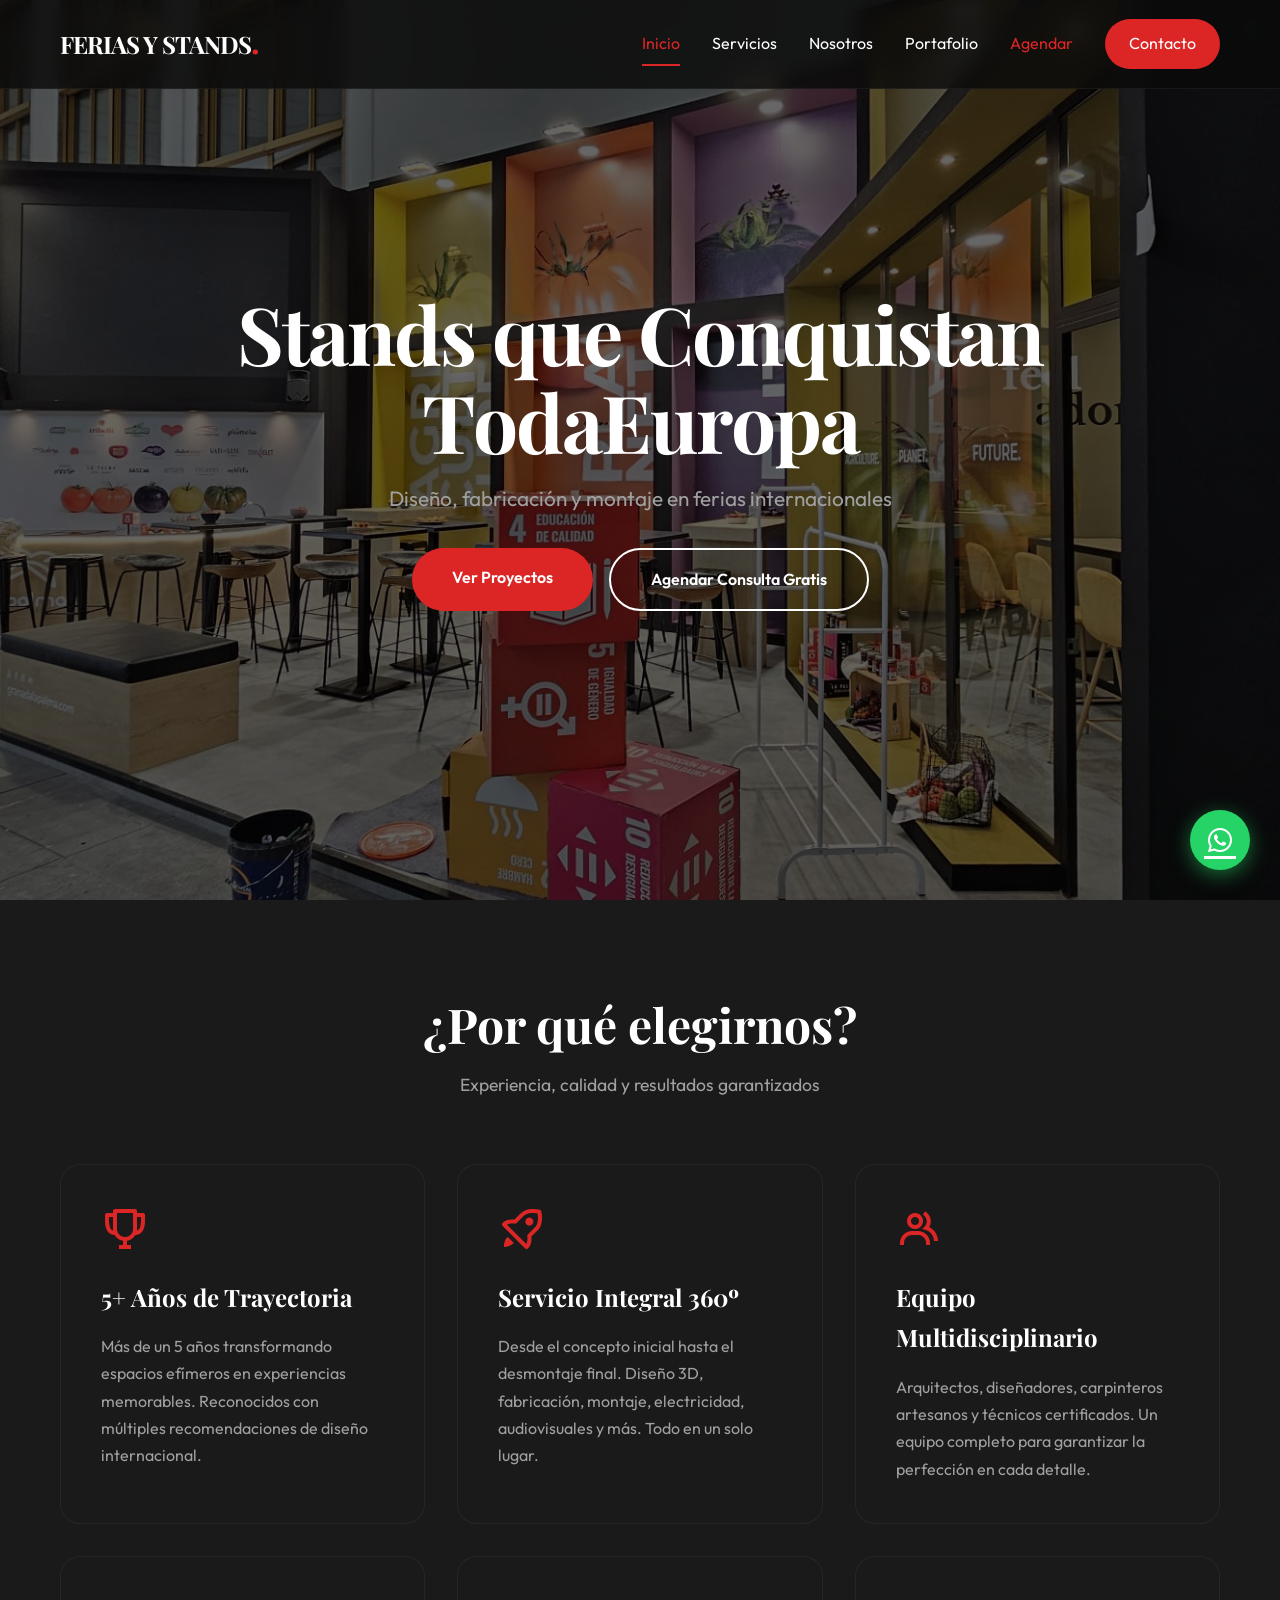
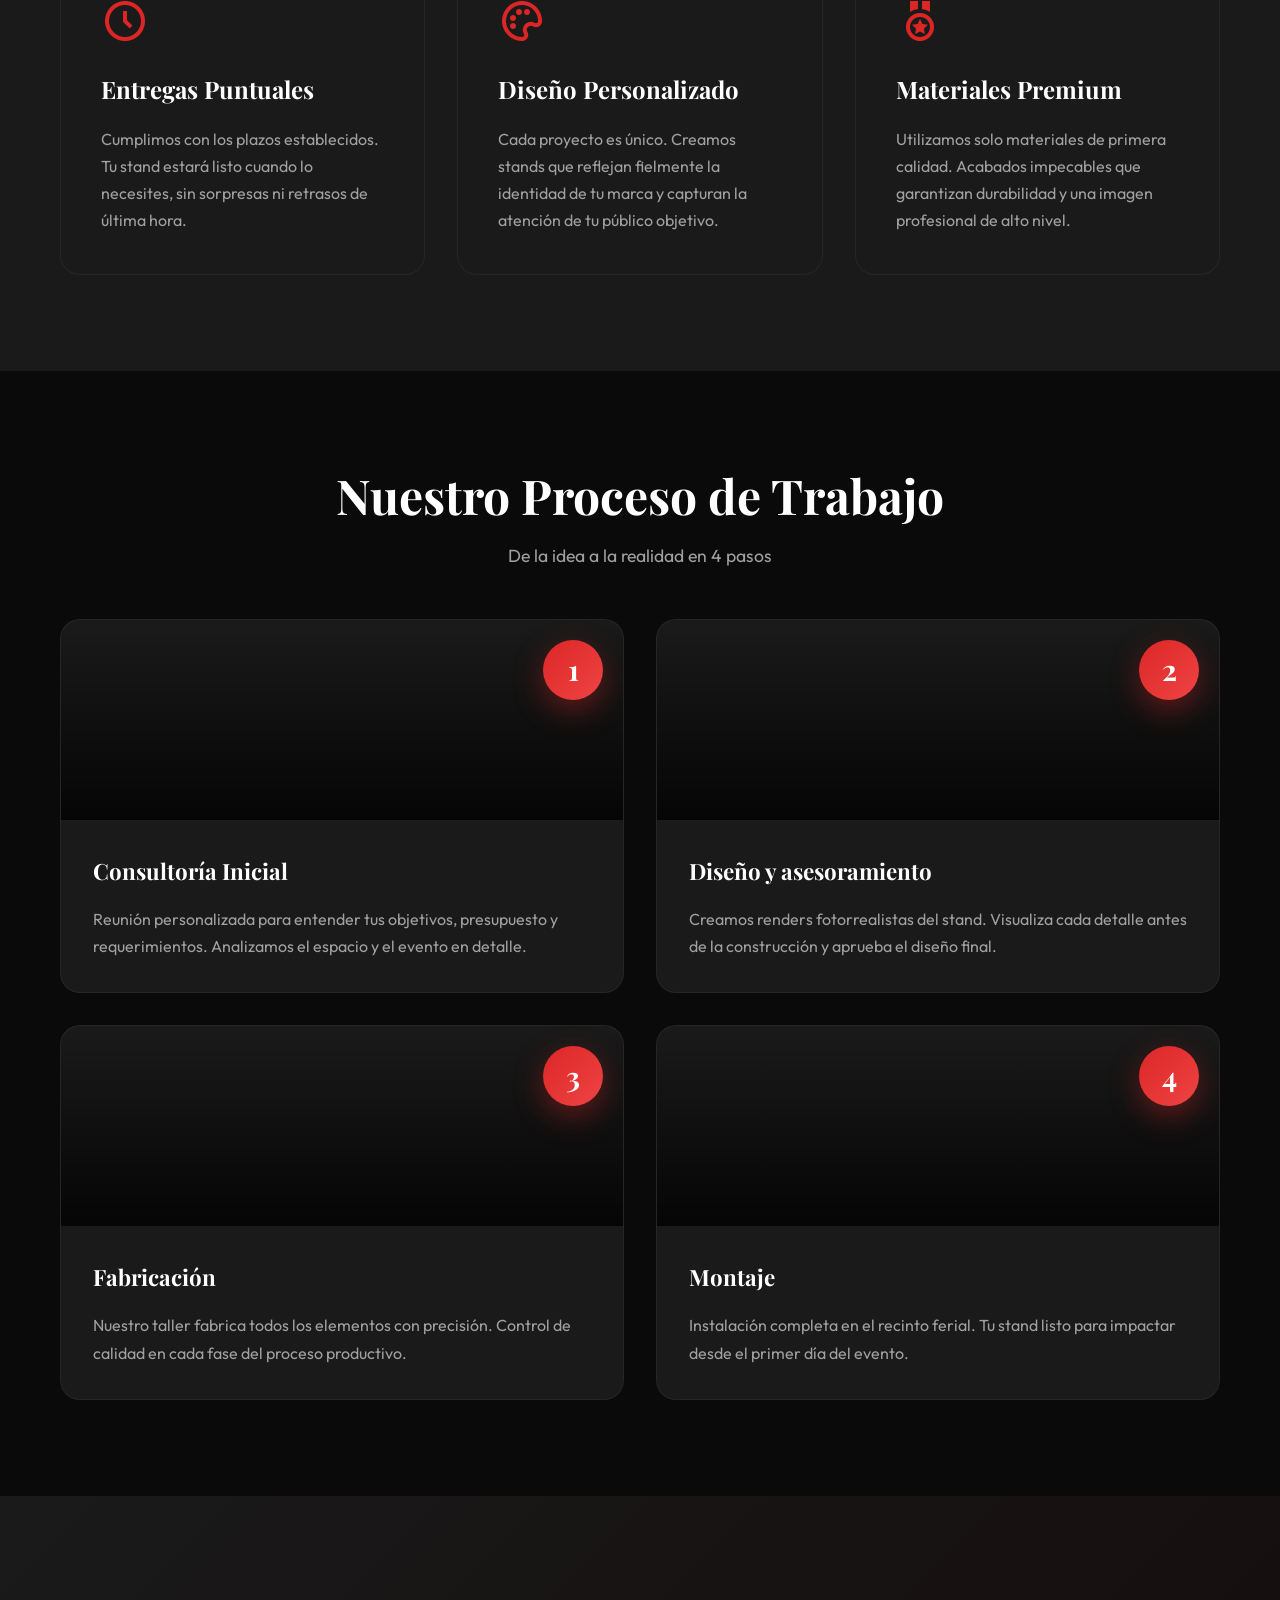
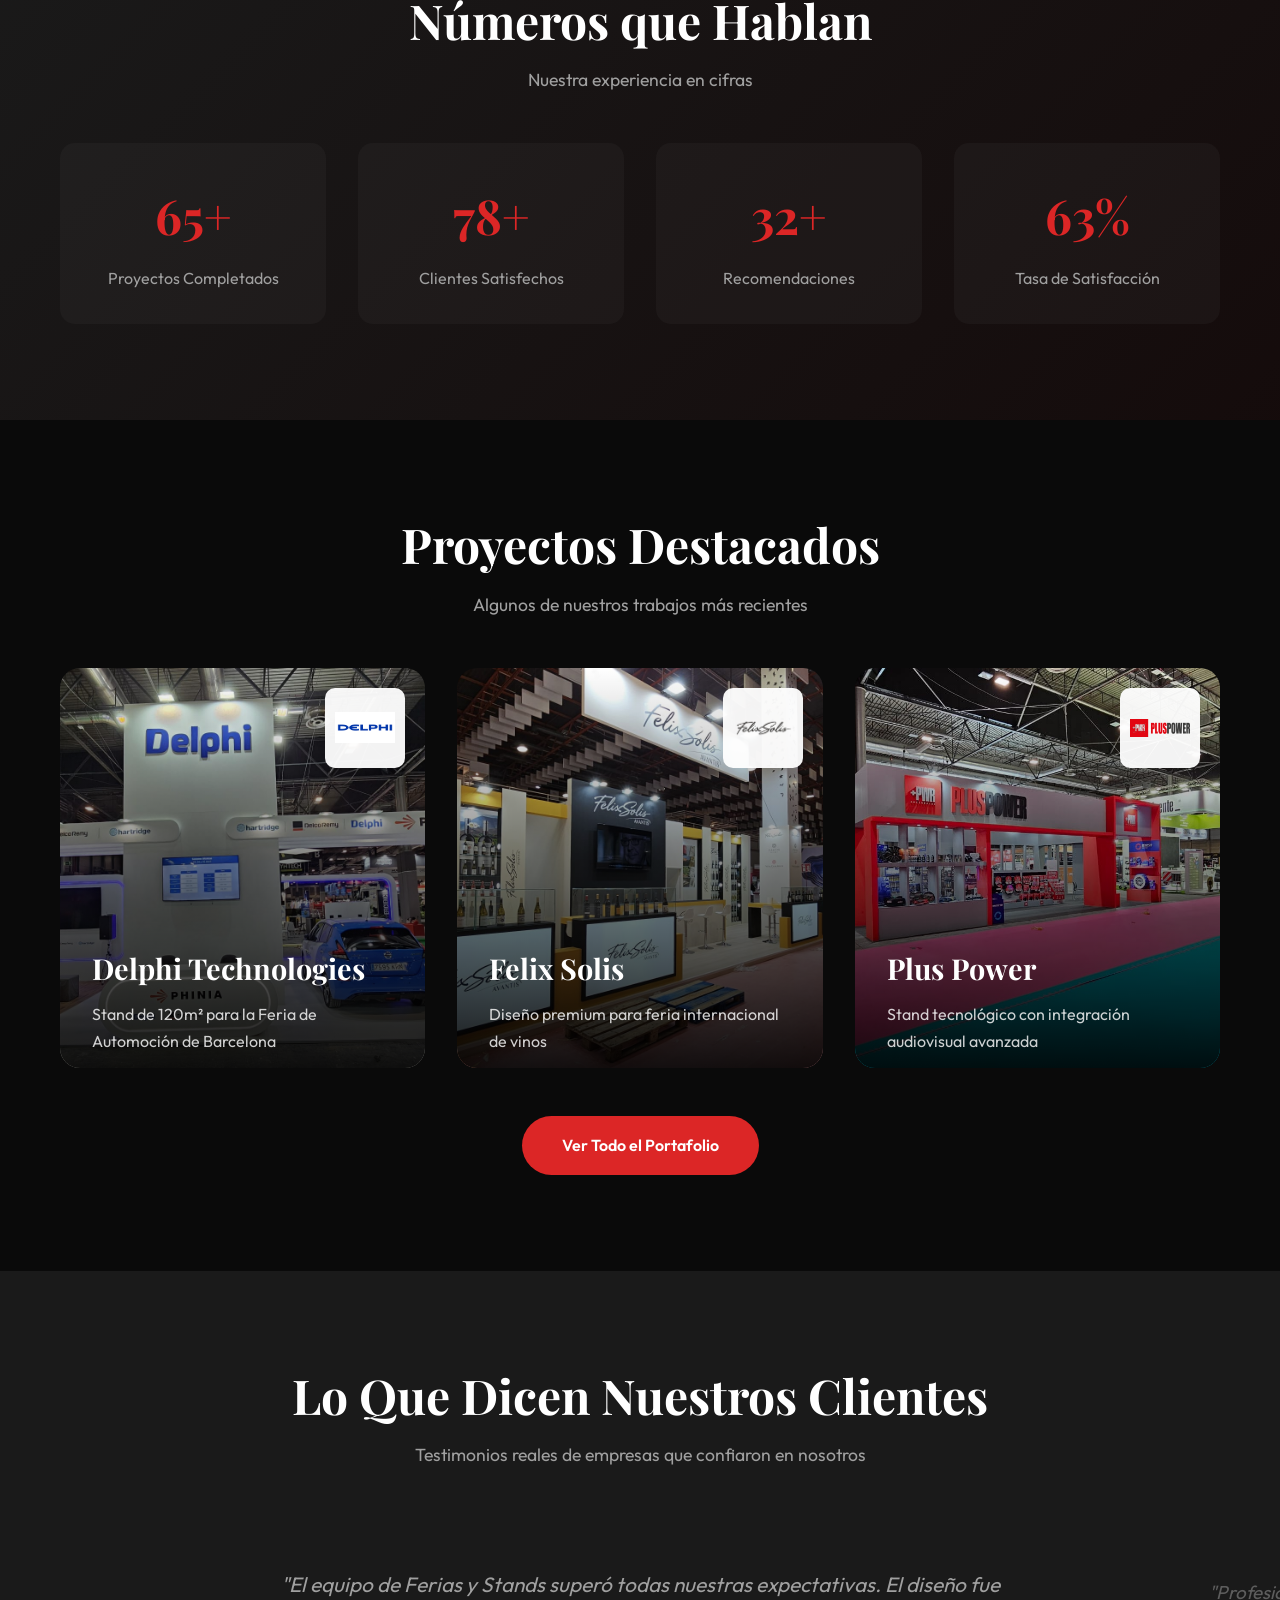
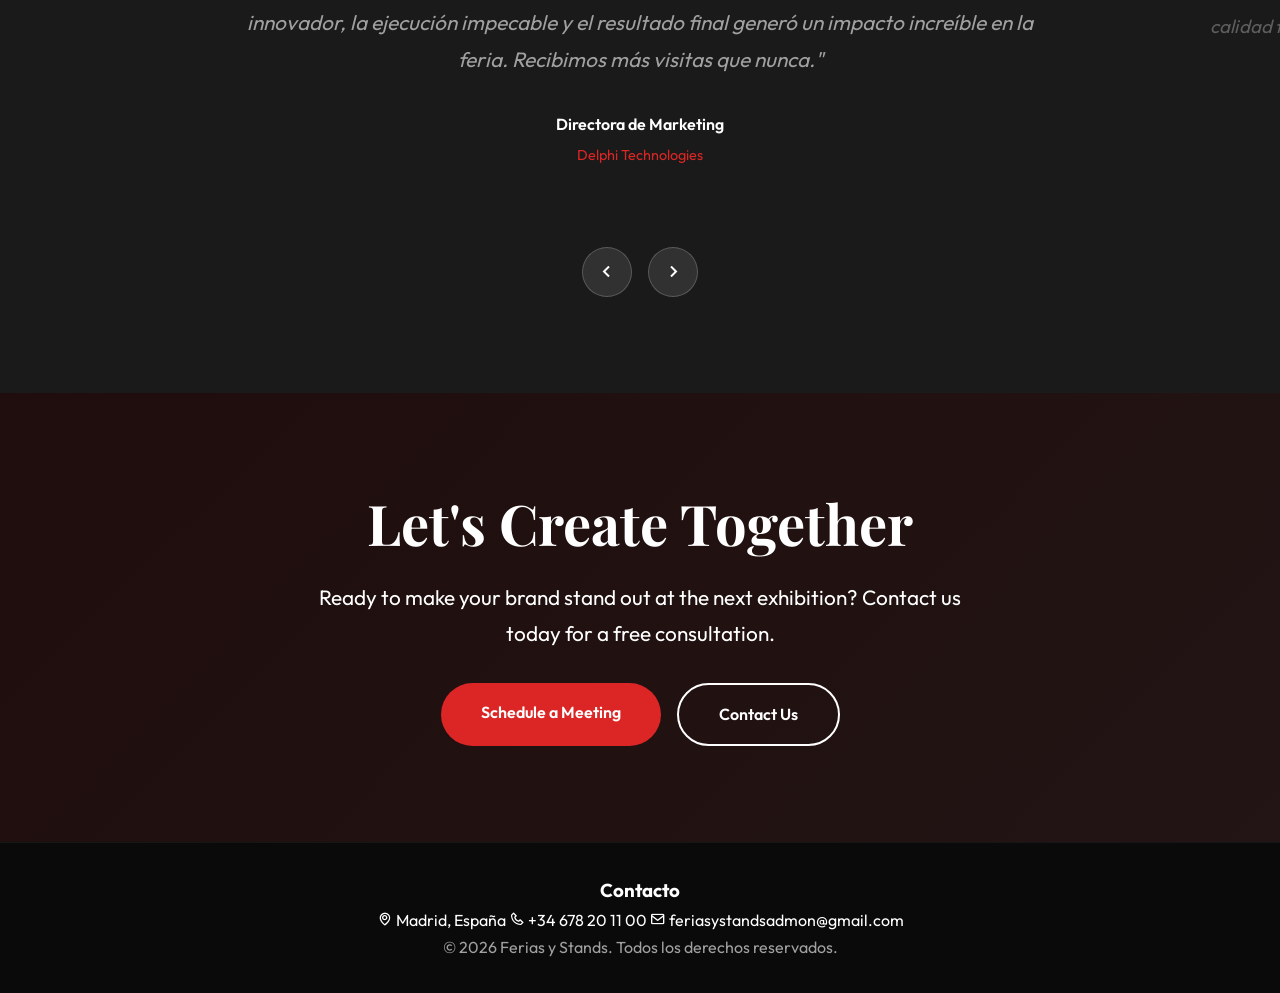
==== commit 91fc7b9f: "2" ====
--- a/index.html
+++ b/index.html
@@ -51,8 +51,8 @@
             style="background: linear-gradient(rgba(0,0,0,0.6), rgba(0,0,0,0.6)), url('fotosyvideos/F1.jpeg'); background-size: cover; background-position: center;">
         </div>
         <div class="container hero-content">
-            <h1 class="hero-title">Stands que Conquistan<br><span class="animated-text" id="animatedText">Toda
-                    Europa</span></h1>
+            <h1 class="hero-title"><span id="typewriterText">Stands que Conquistan</span><br><span class="animated-text"
+                    id="animatedText">Toda Europa</span></h1>
             <p class="hero-subtitle">Diseño, fabricación y montaje en ferias internacionales</p>
             <div class="hero-buttons">
                 <a href="portfolio.html" class="btn btn-primary">Ver Proyectos</a>
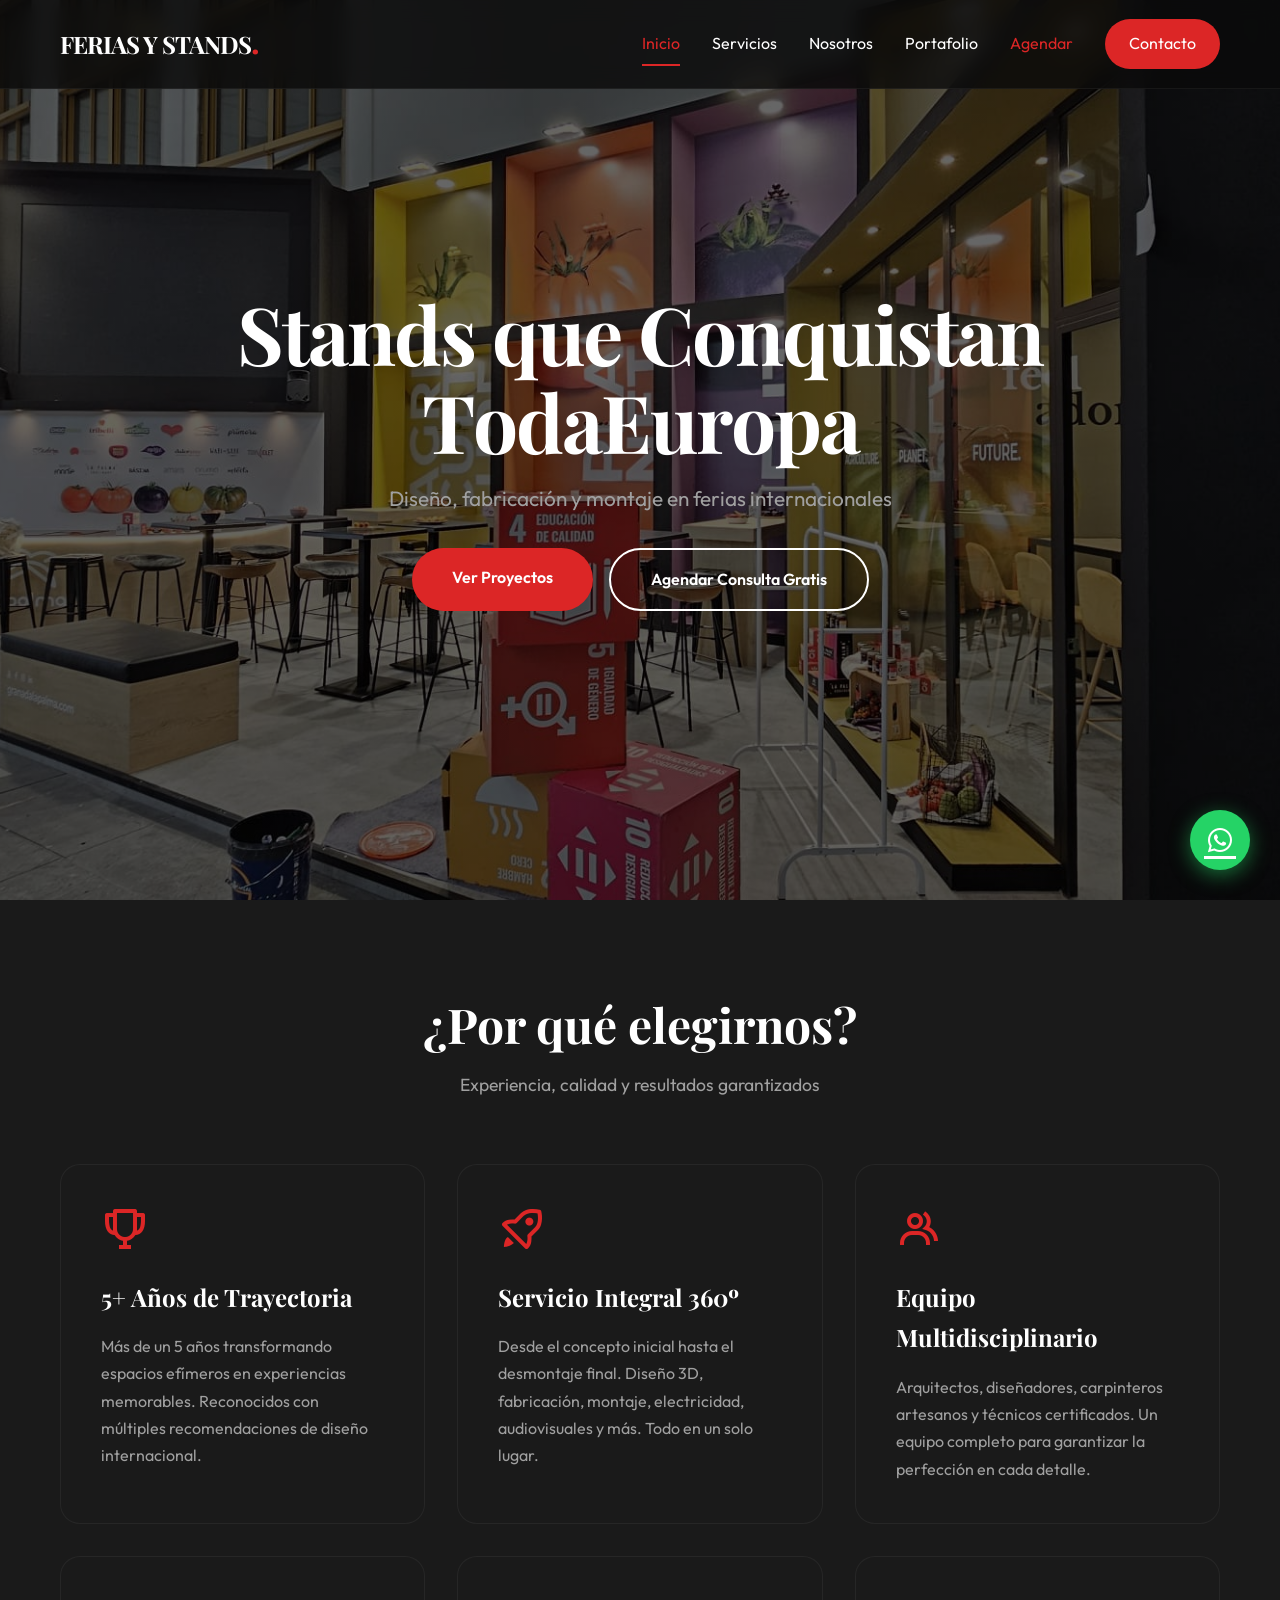
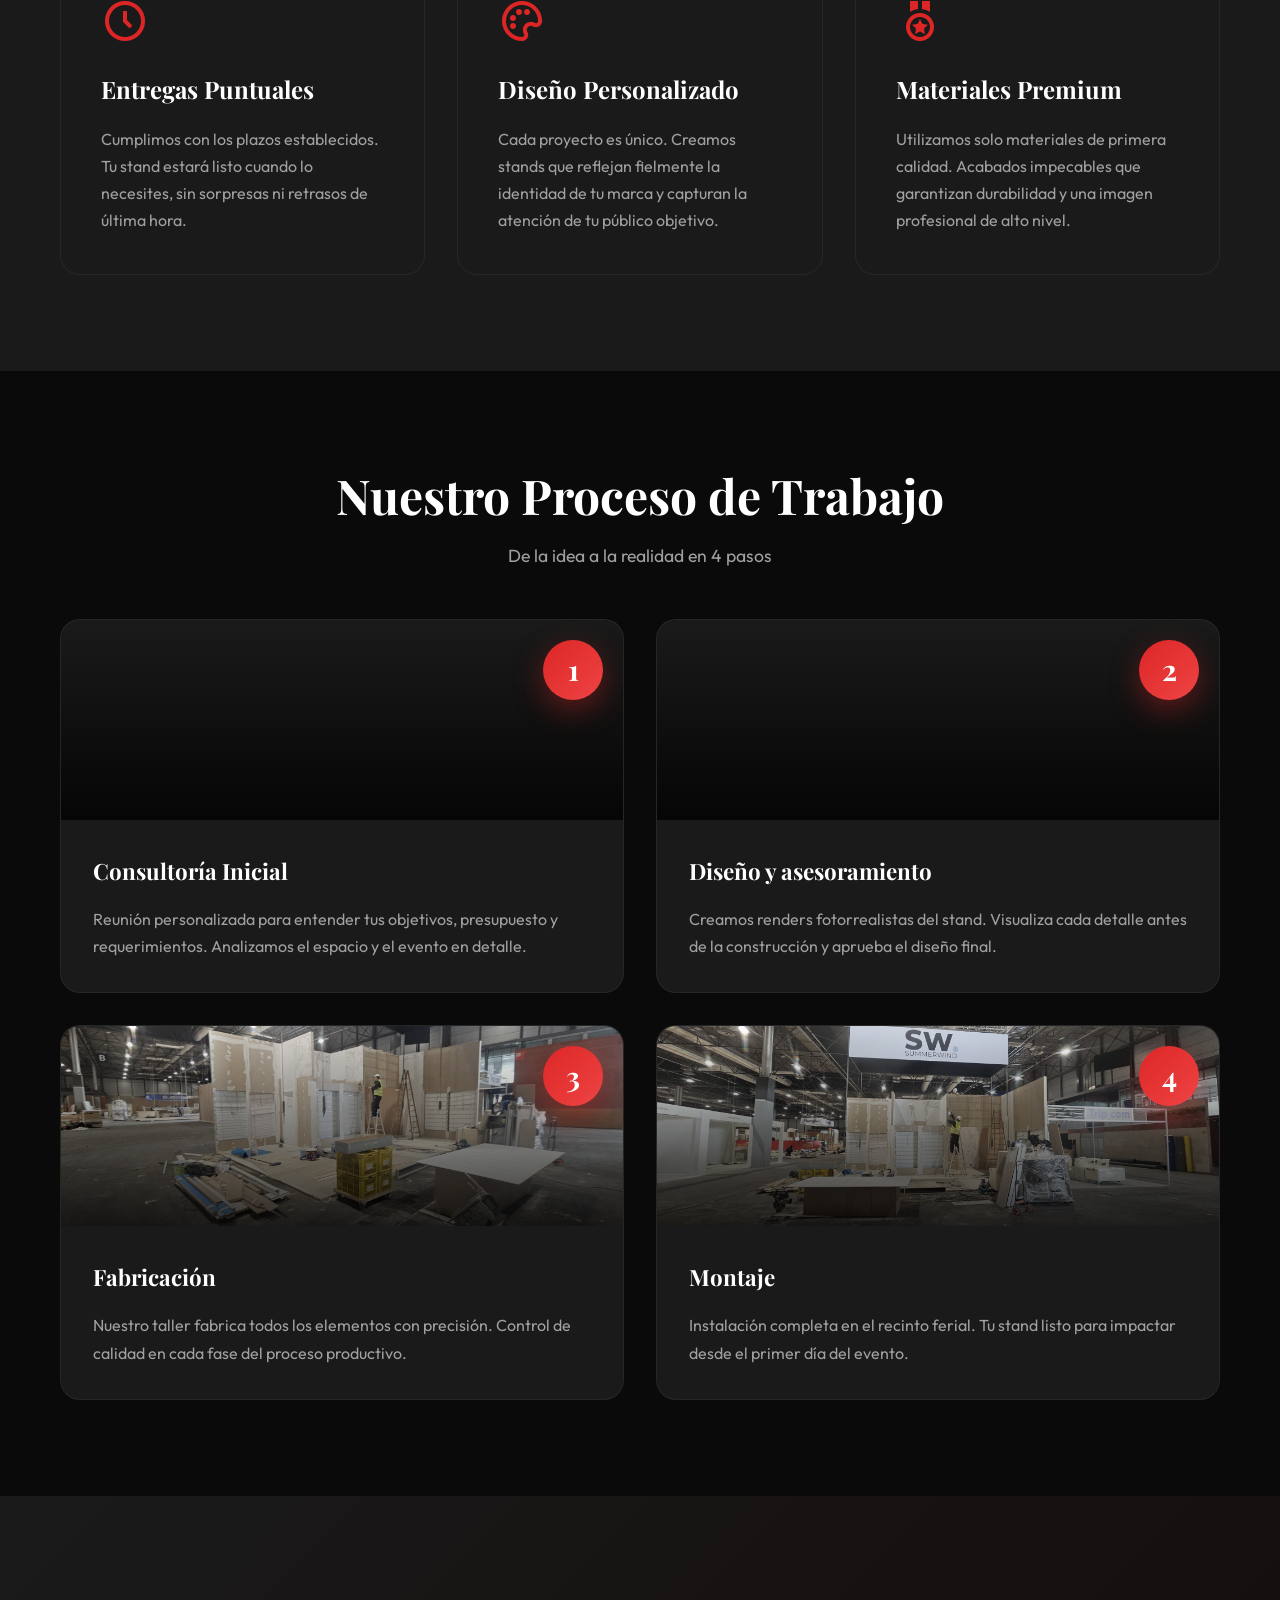
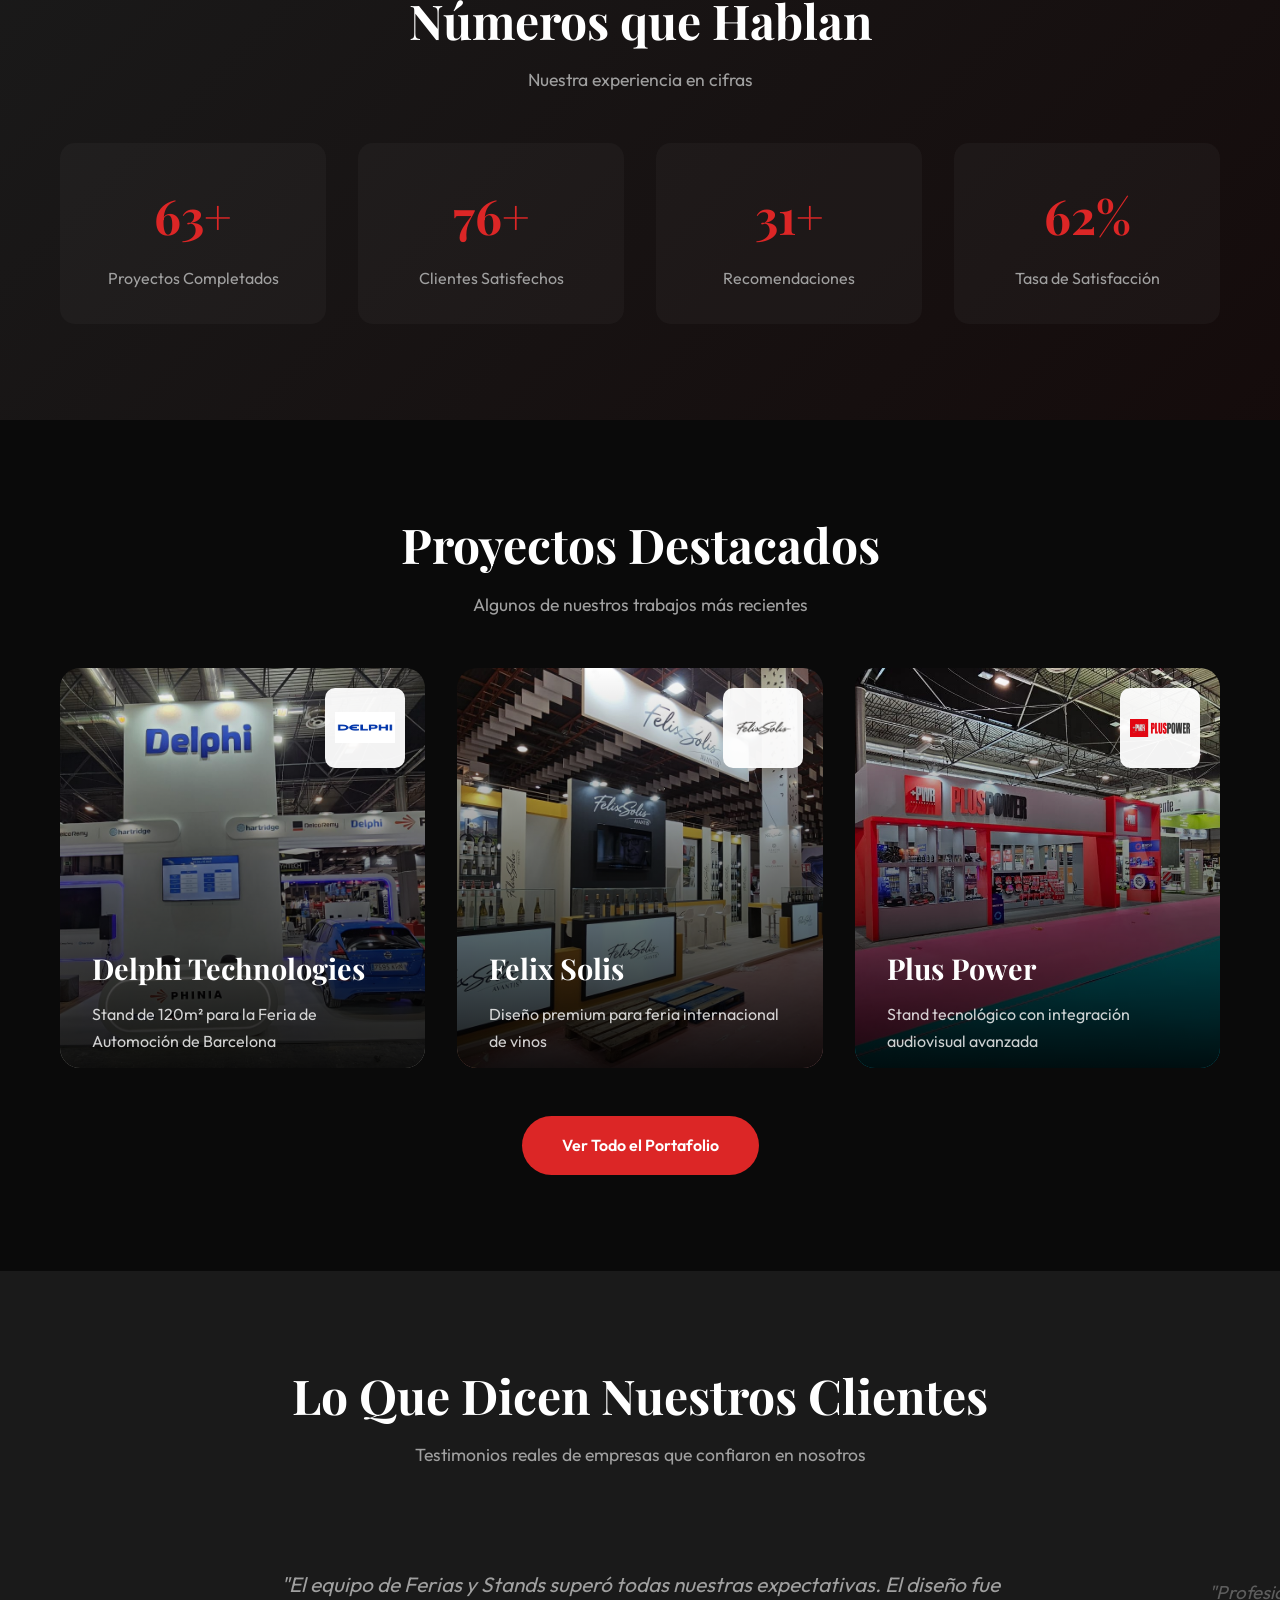
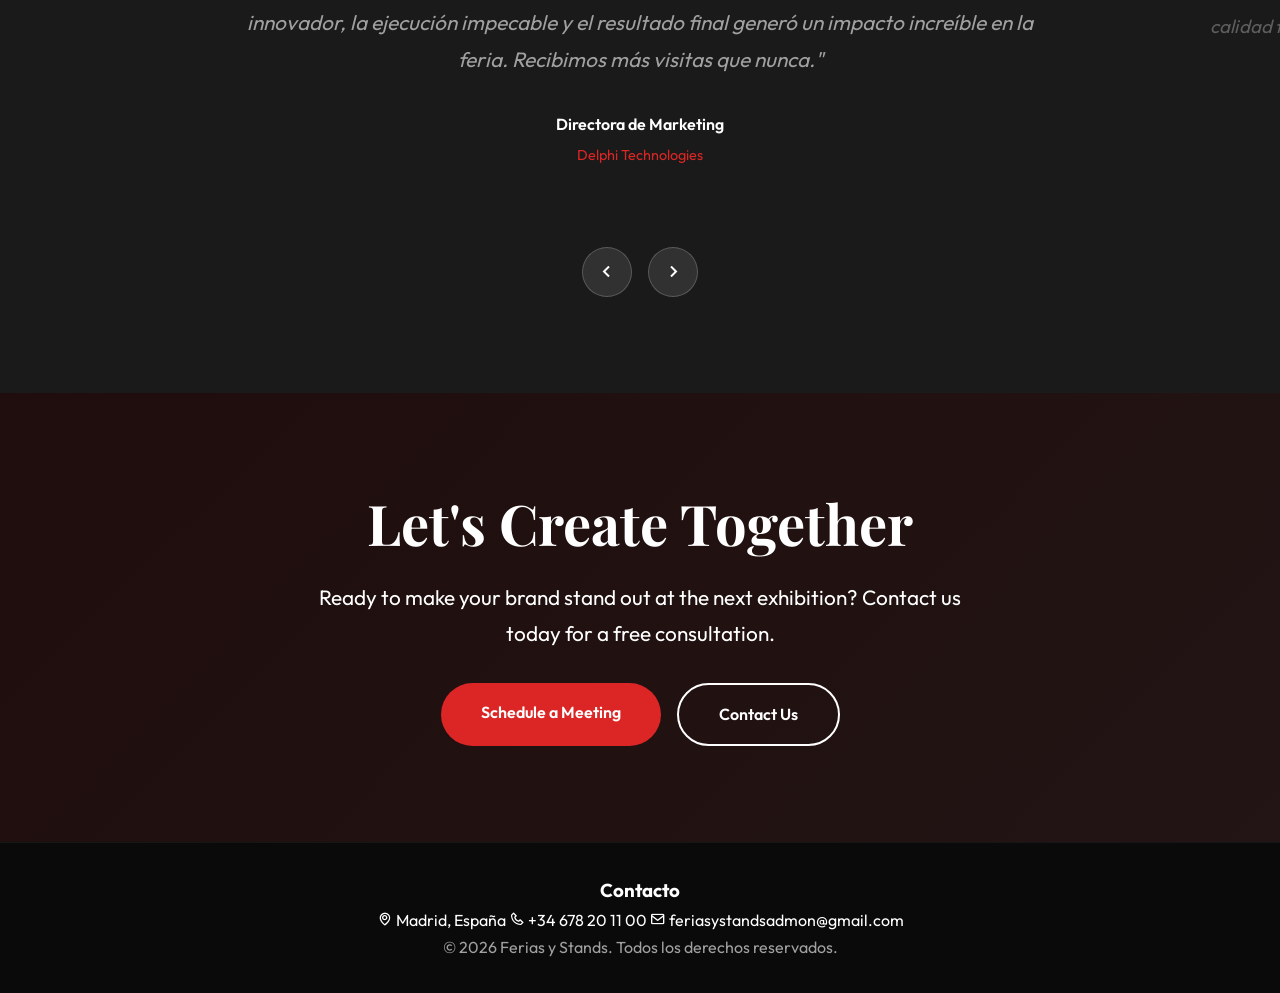
==== commit f8304803: "arreglos moviles" ====
--- a/index.html
+++ b/index.html
@@ -140,8 +140,7 @@
                     </div>
                 </div>
                 <div class="step">
-                    <div class="step-image"
-                        style="background-image: url('https://images.unsplash.com/photo-1581578731548-c64695cc6952?ixlib=rb-4.0.3&auto=format&fit=crop&w=800&q=80');">
+                    <div class="step-image" style="background-image: url('fotosyvideos/P2.jpeg');">
                         <div class="step-number">3</div>
                     </div>
                     <div class="step-content">
@@ -151,8 +150,7 @@
                     </div>
                 </div>
                 <div class="step">
-                    <div class="step-image"
-                        style="background-image: url('https://images.unsplash.com/photo-1504328345606-18bbc8c9d7d1?ixlib=rb-4.0.3&auto=format&fit=crop&w=800&q=80');">
+                    <div class="step-image" style="background-image: url('fotosyvideos/montaje\ \(2\).jpeg');">
                         <div class="step-number">4</div>
                     </div>
                     <div class="step-content">
--- a/css/style.css
+++ b/css/style.css
@@ -21,15 +21,24 @@
     box-sizing: border-box;
 }
 
+html,
+body {
+    max-width: 100%;
+    width: 100%;
+    overflow-x: hidden;
+    margin: 0;
+    padding: 0;
+}
+
 body {
     font-family: var(--font-body);
     color: var(--white);
     background: var(--primary);
-    overflow-x: hidden;
     line-height: 1.7;
 }
 
 .container {
+    width: 100%;
     max-width: 1200px;
     margin: 0 auto;
     padding: 0 20px;
@@ -154,7 +163,8 @@
 .mobile-menu {
     position: fixed;
     top: 0;
-    right: -100%;
+    right: 0;
+    transform: translateX(100%);
     width: 100%;
     height: 100vh;
     background: rgba(10, 10, 10, 0.98);
@@ -164,12 +174,12 @@
     align-items: center;
     justify-content: center;
     gap: 2rem;
-    transition: var(--transition);
+    transition: transform 0.4s cubic-bezier(0.4, 0, 0.2, 1);
     z-index: 999;
 }
 
 .mobile-menu.active {
-    right: 0;
+    transform: translateX(0);
 }
 
 .mobile-link {
@@ -275,6 +285,24 @@
     cursor: pointer;
     border: none;
     font-size: 1rem;
+}
+
+.btn-whatsapp-mobile {
+    display: none;
+    background: #25d366;
+    color: var(--white);
+    margin: 0.5rem auto 0;
+    align-items: center;
+    justify-content: center;
+    gap: 0.5rem;
+    font-size: 1rem;
+    padding: 0.6rem 1.5rem;
+    box-shadow: 0 5px 15px rgba(37, 211, 102, 0.3);
+    width: 100%;
+}
+
+.btn-whatsapp-mobile i {
+    font-size: 1.2rem;
 }
 
 .btn-primary {
@@ -1235,8 +1263,17 @@
 
 /* Responsive */
 @media (max-width: 768px) {
+    .navbar {
+        padding: 0.8rem 0;
+    }
+
+    .navbar.scrolled {
+        padding: 0.5rem 0;
+    }
+
     .hamburger {
         display: block;
+        padding: 0.5rem;
     }
 
     .nav-links {
@@ -1244,19 +1281,39 @@
     }
 
     .hero-title {
-        font-size: 3rem;
+        font-size: 2.7rem;
+        letter-spacing: -1px;
+    }
+
+    .hero-subtitle {
+        font-size: 1.1rem;
+        padding: 0 1rem;
+    }
+
+    .btn {
+        padding: 0.7rem 2rem;
+        font-size: 0.95rem;
+    }
+
+    .section-padding {
+        padding: 4rem 0;
     }
 
     .section-title {
-        font-size: 2rem;
+        font-size: 2.2rem;
     }
 
     .contact-wrapper,
     .about-grid {
         grid-template-columns: 1fr;
+        gap: 2rem;
     }
 
     .portfolio-grid {
+        grid-template-columns: 1fr;
+    }
+
+    .process-steps {
         grid-template-columns: 1fr;
     }
 
@@ -1267,5 +1324,43 @@
     .feature-grid,
     .services-grid {
         grid-template-columns: 1fr;
+        gap: 1.5rem;
+    }
+
+    .feature-card {
+        padding: 1.8rem;
+    }
+
+    .mobile-link {
+        font-size: 1.5rem;
+        padding: 0.5rem 1rem;
+    }
+
+    .btn-whatsapp-mobile {
+        display: flex;
+    }
+}
+
+/* Fix sticky hover on touch devices */
+@media (hover: none) {
+
+    .btn-primary:hover,
+    .btn-secondary:hover,
+    .feature-card:hover,
+    .portfolio-item:hover,
+    .client-card:hover,
+    .photo-card:hover,
+    .method:hover,
+    .social-links a:hover {
+        transform: none !important;
+        box-shadow: none !important;
+    }
+
+    .portfolio-item:hover::before {
+        background: linear-gradient(to top, rgba(0, 0, 0, 0.9), transparent) !important;
+    }
+
+    .portfolio-item:hover .portfolio-overlay {
+        transform: translateY(20px) !important;
     }
 }
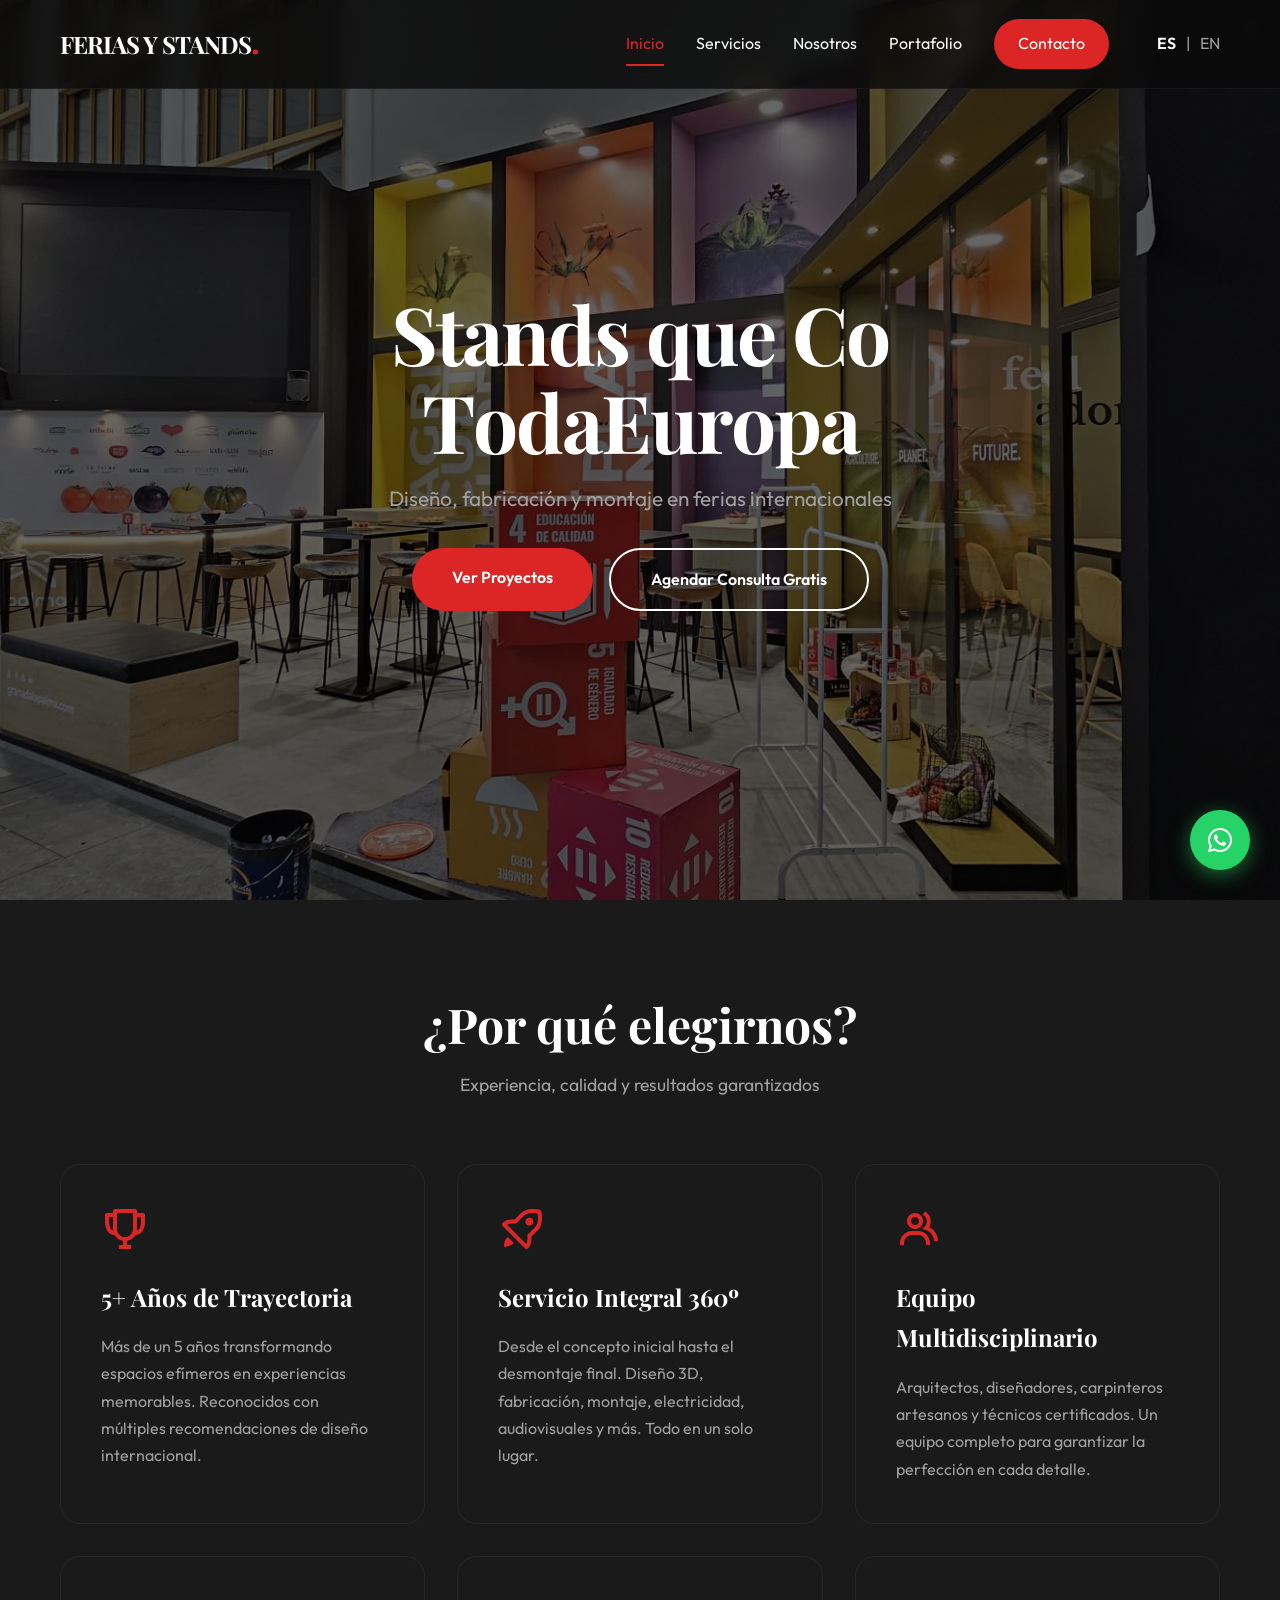
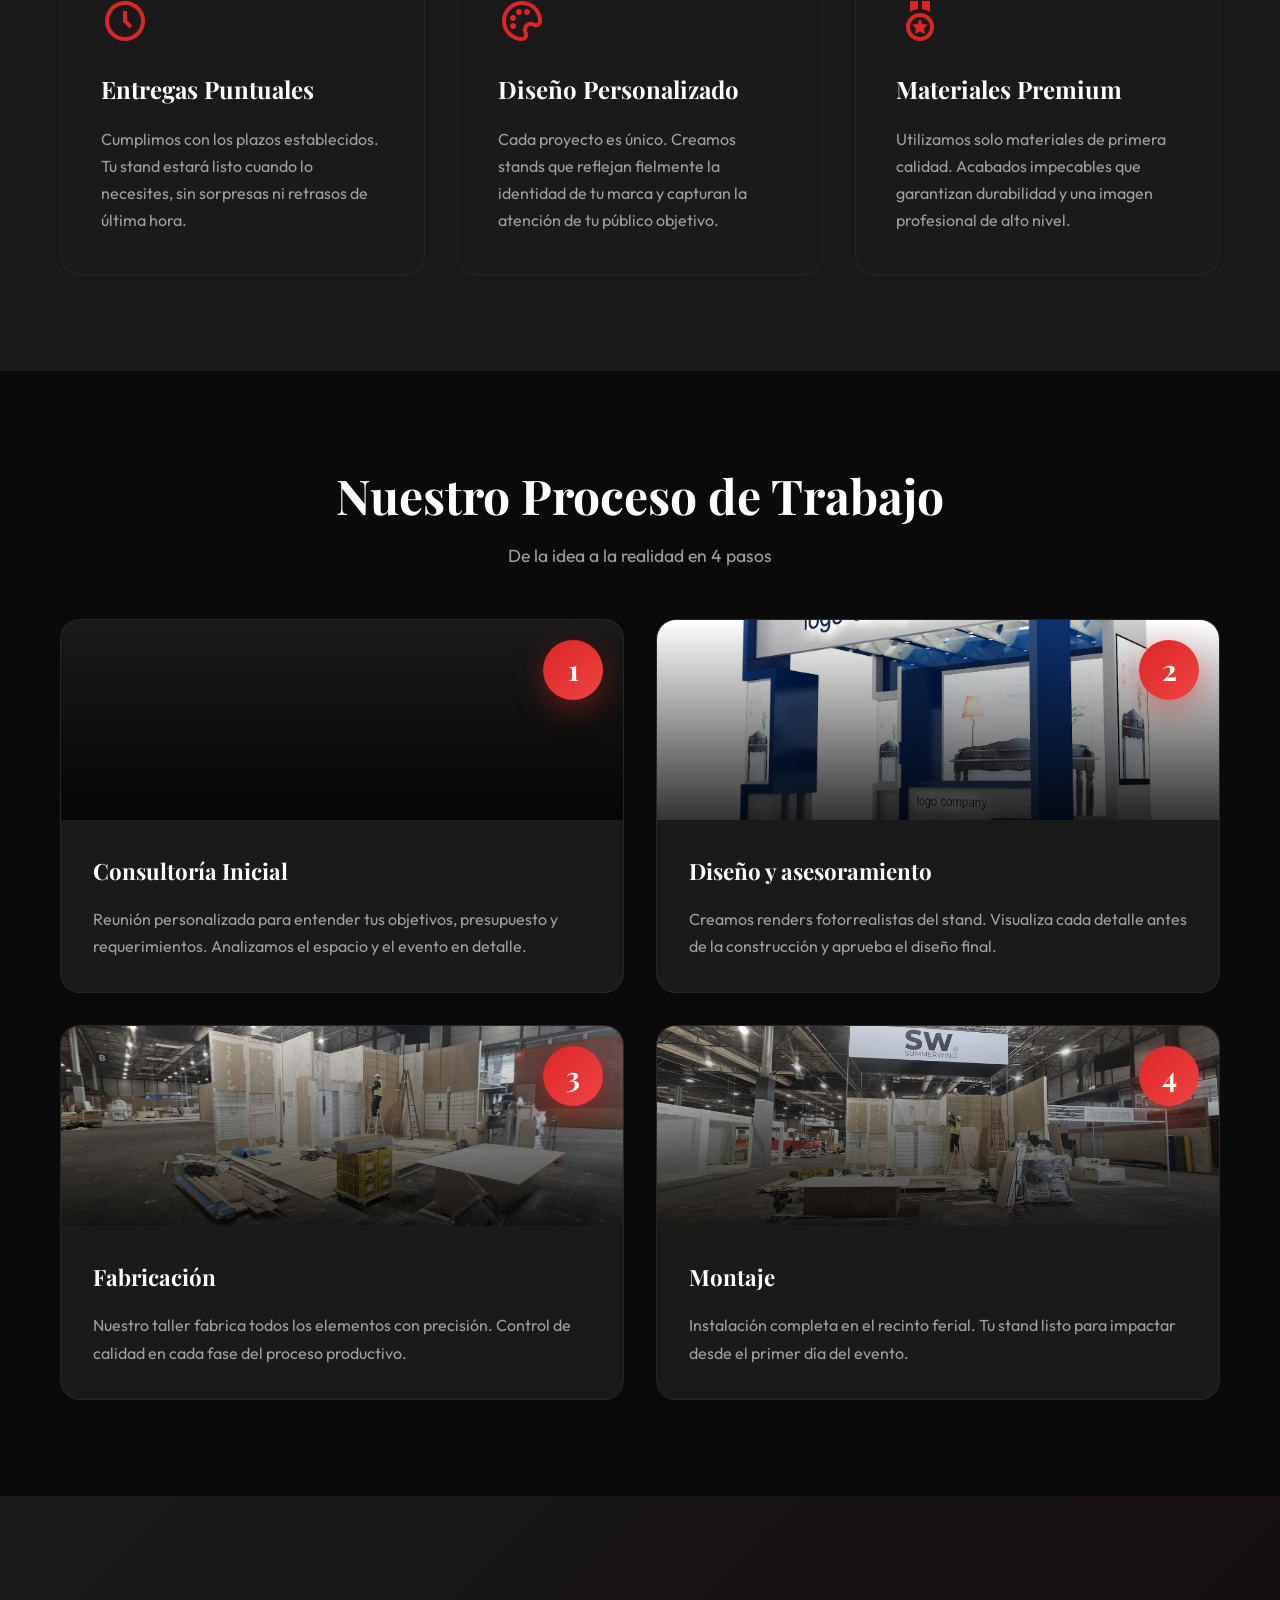
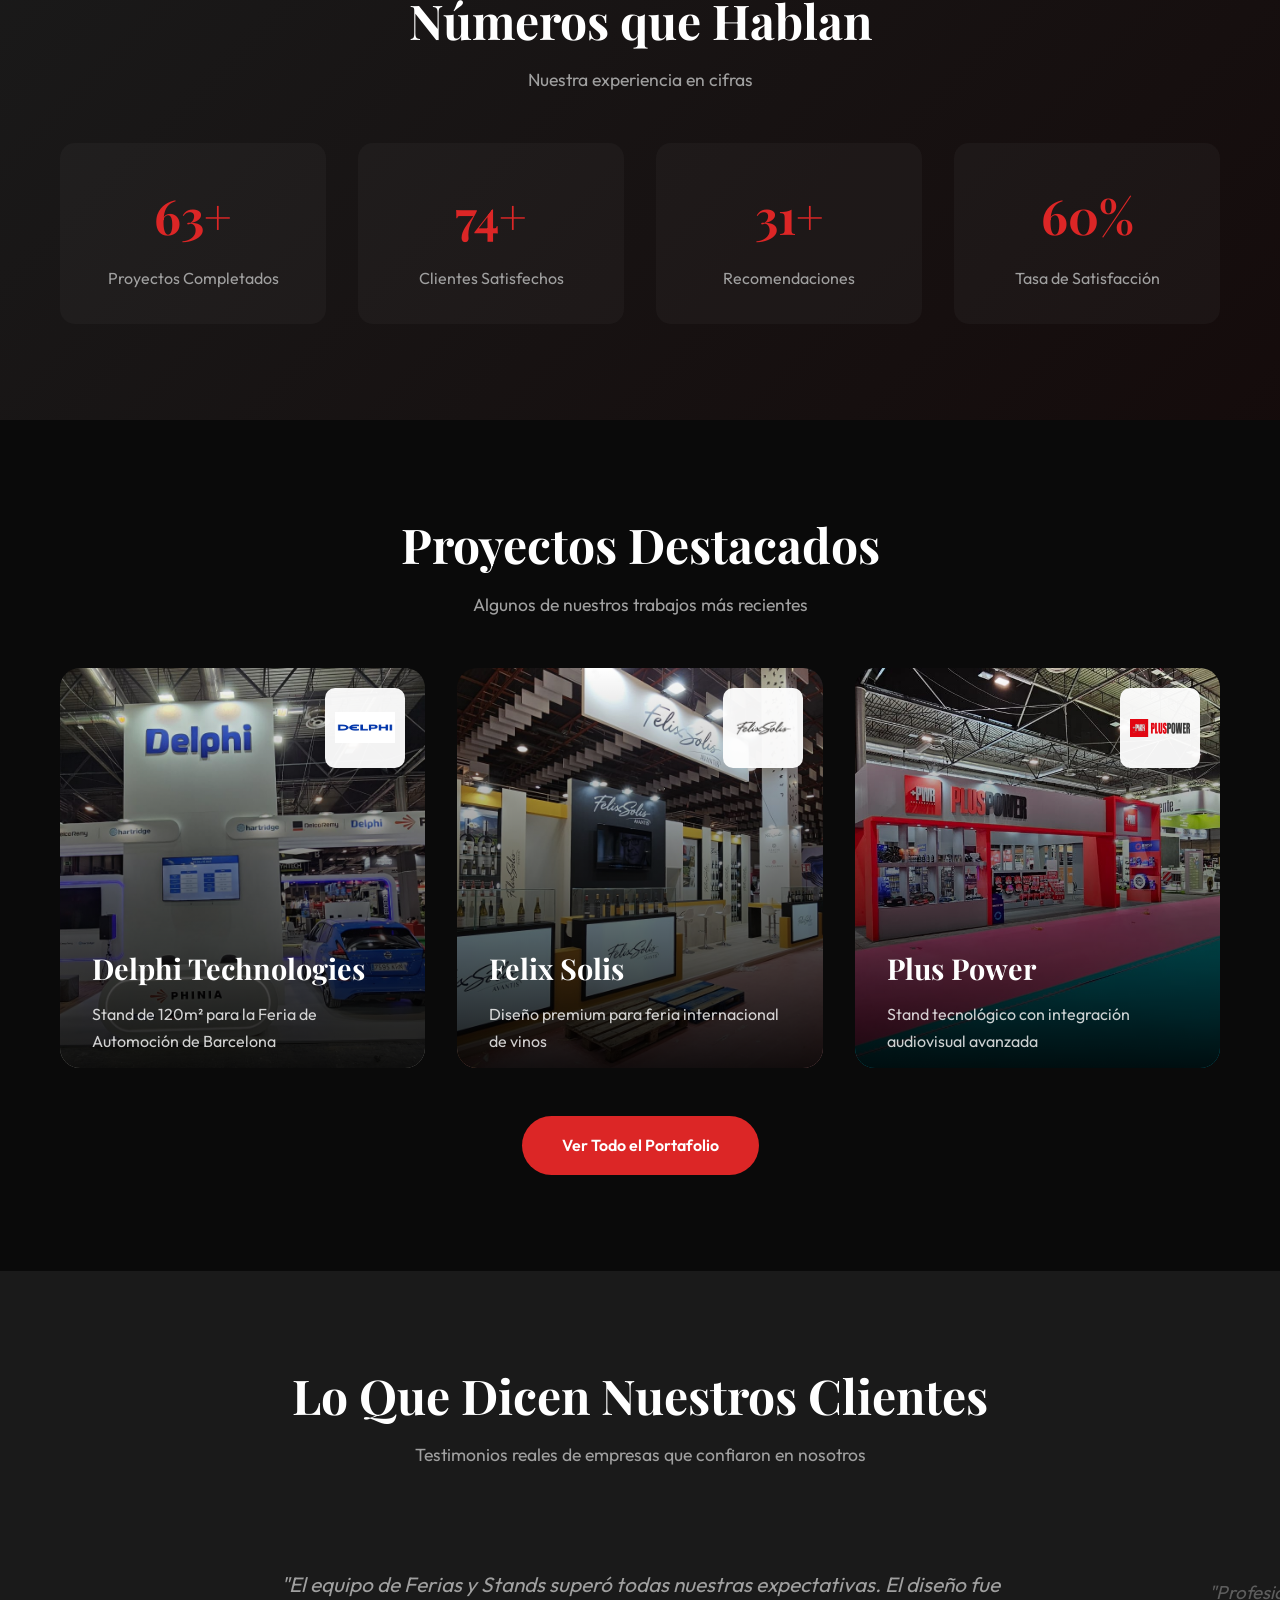
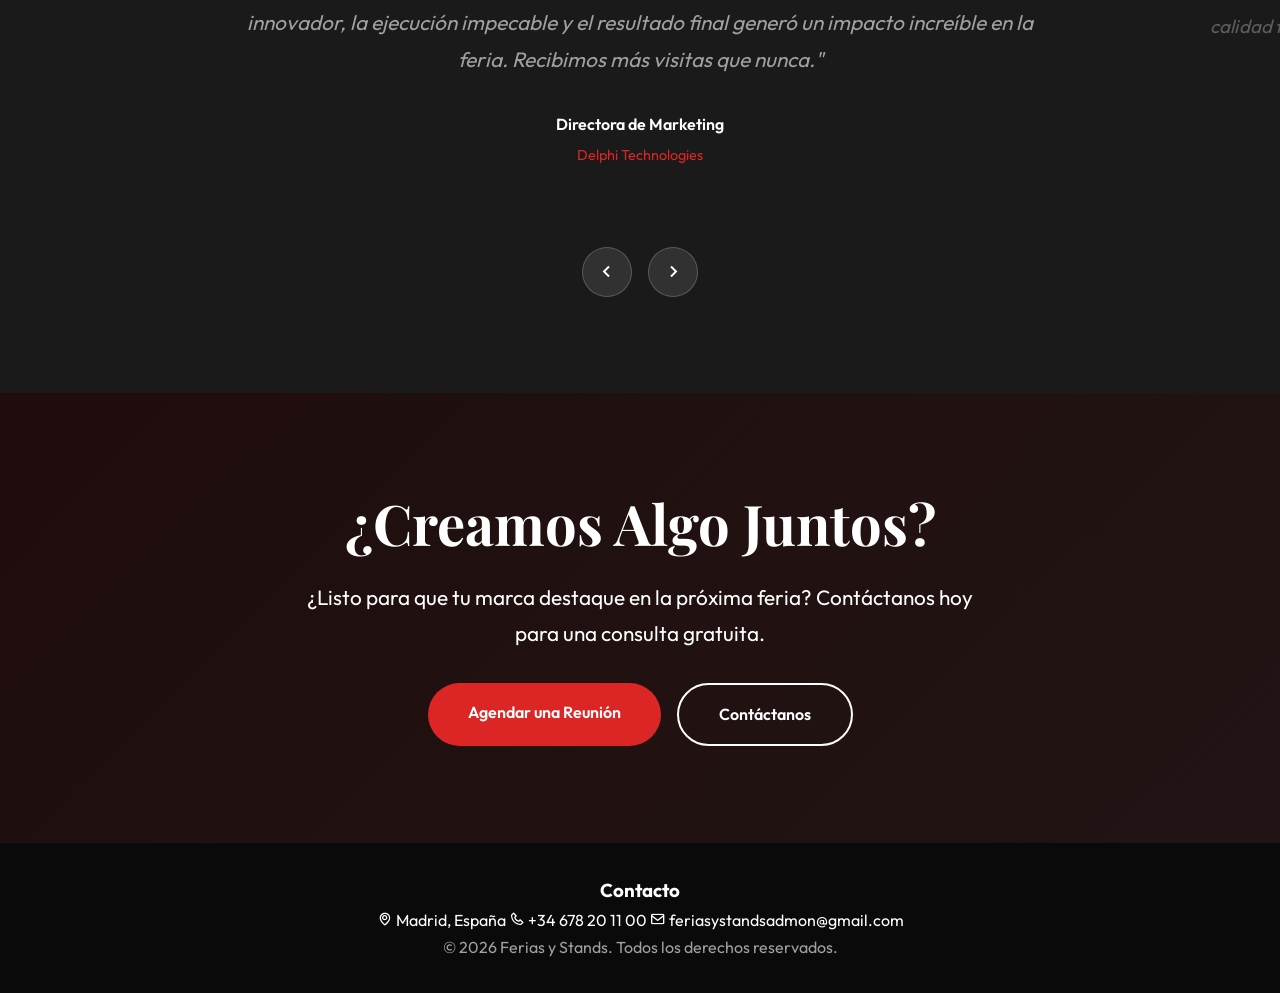
==== commit fe1dc010: "commit diseño final 02/03/2026" ====
--- a/index.html
+++ b/index.html
@@ -22,12 +22,17 @@
         <div class="container nav-container">
             <a href="index.html" class="logo">FERIAS Y STANDS<span class="dot">.</span></a>
             <div class="nav-links">
-                <a href="index.html" class="nav-link active">Inicio</a>
-                <a href="servicios.html" class="nav-link">Servicios</a>
-                <a href="nosotros.html" class="nav-link">Nosotros</a>
-                <a href="portfolio.html" class="nav-link">Portafolio</a>
-                <a href="agenda.html" class="nav-link" style="color: var(--highlight);">Agendar</a>
-                <a href="contacto.html" class="nav-link btn-contact">Contacto</a>
+                <a href="index.html" class="nav-link active" data-i18n="nav-inicio">Inicio</a>
+                <a href="servicios.html" class="nav-link" data-i18n="nav-servicios">Servicios</a>
+                <a href="nosotros.html" class="nav-link" data-i18n="nav-nosotros">Nosotros</a>
+                <a href="portfolio.html" class="nav-link" data-i18n="nav-portfolio">Portafolio</a>
+                <a href="contacto.html" class="nav-link btn-contact" data-i18n="nav-contacto">Contacto</a>
+                <div class="lang-selector" style="display:flex; gap:10px; margin-left:1rem; align-items:center;">
+                    <a href="#" class="lang-btn active" data-lang="es"
+                        style="color:var(--white); text-decoration:none; font-weight:600;">ES</a>
+                    <span style="color:var(--gray)">|</span>
+                    <a href="#" class="lang-btn" data-lang="en" style="color:var(--gray); text-decoration:none;">EN</a>
+                </div>
             </div>
             <div class="hamburger">
                 <i class='bx bx-menu'></i>
@@ -37,12 +42,18 @@
 
     <!-- Mobile Menu -->
     <div class="mobile-menu">
-        <a href="index.html" class="mobile-link">Inicio</a>
-        <a href="servicios.html" class="mobile-link">Servicios</a>
-        <a href="nosotros.html" class="mobile-link">Nosotros</a>
-        <a href="portfolio.html" class="mobile-link">Portafolio</a>
-        <a href="agenda.html" class="mobile-link">Agendar</a>
-        <a href="contacto.html" class="mobile-link">Contacto</a>
+        <a href="index.html" class="mobile-link" data-i18n="nav-inicio">Inicio</a>
+        <a href="servicios.html" class="mobile-link" data-i18n="nav-servicios">Servicios</a>
+        <a href="nosotros.html" class="mobile-link" data-i18n="nav-nosotros">Nosotros</a>
+        <a href="portfolio.html" class="mobile-link" data-i18n="nav-portfolio">Portafolio</a>
+        <a href="contacto.html" class="mobile-link" data-i18n="nav-contacto">Contacto</a>
+        <div class="lang-selector-mobile" style="display:flex; gap:15px; margin-top:2rem;">
+            <a href="#" class="lang-btn active" data-lang="es"
+                style="color:var(--white); text-decoration:none; font-size:1.5rem; font-weight:600;">ES</a>
+            <span style="color:var(--gray); font-size:1.5rem;">|</span>
+            <a href="#" class="lang-btn" data-lang="en"
+                style="color:var(--gray); text-decoration:none; font-size:1.5rem;">EN</a>
+        </div>
     </div>
 
     <!-- Hero Section -->
@@ -51,12 +62,19 @@
             style="background: linear-gradient(rgba(0,0,0,0.6), rgba(0,0,0,0.6)), url('fotosyvideos/F1.jpeg'); background-size: cover; background-position: center;">
         </div>
         <div class="container hero-content">
-            <h1 class="hero-title"><span id="typewriterText">Stands que Conquistan</span><br><span class="animated-text"
-                    id="animatedText">Toda Europa</span></h1>
-            <p class="hero-subtitle">Diseño, fabricación y montaje en ferias internacionales</p>
+            <h1 class="hero-title"><span id="typewriterText" data-i18n="hero-title-first">Stands que
+                    Conquistan</span><br><span class="animated-text" id="animatedText"
+                    data-i18n="hero-title-second">Toda Europa</span></h1>
+            <p class="hero-subtitle" data-i18n="hero-subtitle">Diseño, fabricación y montaje en ferias internacionales
+            </p>
             <div class="hero-buttons">
-                <a href="portfolio.html" class="btn btn-primary">Ver Proyectos</a>
-                <a href="agenda.html" class="btn btn-secondary">Agendar Consulta Gratis</a>
+                <a href="portfolio.html" class="btn btn-primary" data-i18n="btn-ver-proyectos">Ver Proyectos</a>
+                <a href="contacto.html" class="btn btn-secondary" data-i18n="btn-agendar-gratis">Agendar Consulta
+                    Gratis</a>
+                <a href="https://wa.me/34678201100?text=Hola,%20me%20gustar%C3%ADa%20obtener%20m%C3%A1s%20informaci%C3%B3n%20sobre%20vuestros%20servicios."
+                    class="btn btn-whatsapp-mobile">
+                    <i class='bx bxl-whatsapp'></i> <span data-i18n="btn-hablamos">Hablamos</span>
+                </a>
             </div>
         </div>
     </header>
@@ -65,44 +83,51 @@
     <section class="section-padding" style="background: var(--secondary);">
         <div class="container">
             <div class="center">
-                <h2 class="section-title">¿Por qué elegirnos?</h2>
-                <p class="section-subtitle">Experiencia, calidad y resultados garantizados</p>
+                <h2 class="section-title" data-i18n="features-title">¿Por qué elegirnos?</h2>
+                <p class="section-subtitle" data-i18n="features-subtitle">Experiencia, calidad y resultados garantizados
+                </p>
             </div>
             <div class="feature-grid">
                 <div class="feature-card">
                     <i class='bx bx-trophy feature-icon'></i>
-                    <h3>5+ Años de Trayectoria</h3>
-                    <p>Más de un 5 años transformando espacios efímeros en experiencias memorables. Reconocidos con
+                    <h3 data-i18n="feat-1-title">5+ Años de Trayectoria</h3>
+                    <p data-i18n="feat-1-desc">Más de un 5 años transformando espacios efímeros en experiencias
+                        memorables. Reconocidos con
                         múltiples recomendaciones de diseño internacional.</p>
                 </div>
                 <div class="feature-card">
                     <i class='bx bx-rocket feature-icon'></i>
-                    <h3>Servicio Integral 360º</h3>
-                    <p>Desde el concepto inicial hasta el desmontaje final. Diseño 3D, fabricación, montaje,
+                    <h3 data-i18n="feat-2-title">Servicio Integral 360º</h3>
+                    <p data-i18n="feat-2-desc">Desde el concepto inicial hasta el desmontaje final. Diseño 3D,
+                        fabricación, montaje,
                         electricidad, audiovisuales y más. Todo en un solo lugar.</p>
                 </div>
                 <div class="feature-card">
                     <i class='bx bx-group feature-icon'></i>
-                    <h3>Equipo Multidisciplinario</h3>
-                    <p>Arquitectos, diseñadores, carpinteros artesanos y técnicos certificados. Un equipo completo para
+                    <h3 data-i18n="feat-3-title">Equipo Multidisciplinario</h3>
+                    <p data-i18n="feat-3-desc">Arquitectos, diseñadores, carpinteros artesanos y técnicos certificados.
+                        Un equipo completo para
                         garantizar la perfección en cada detalle.</p>
                 </div>
                 <div class="feature-card">
                     <i class='bx bx-time-five feature-icon'></i>
-                    <h3>Entregas Puntuales</h3>
-                    <p>Cumplimos con los plazos establecidos. Tu stand estará listo cuando lo necesites, sin sorpresas
+                    <h3 data-i18n="feat-4-title">Entregas Puntuales</h3>
+                    <p data-i18n="feat-4-desc">Cumplimos con los plazos establecidos. Tu stand estará listo cuando lo
+                        necesites, sin sorpresas
                         ni retrasos de última hora.</p>
                 </div>
                 <div class="feature-card">
                     <i class='bx bx-palette feature-icon'></i>
-                    <h3>Diseño Personalizado</h3>
-                    <p>Cada proyecto es único. Creamos stands que reflejan fielmente la identidad de tu marca y capturan
+                    <h3 data-i18n="feat-5-title">Diseño Personalizado</h3>
+                    <p data-i18n="feat-5-desc">Cada proyecto es único. Creamos stands que reflejan fielmente la
+                        identidad de tu marca y capturan
                         la atención de tu público objetivo.</p>
                 </div>
                 <div class="feature-card">
                     <i class='bx bx-medal feature-icon'></i>
-                    <h3>Materiales Premium</h3>
-                    <p>Utilizamos solo materiales de primera calidad. Acabados impecables que garantizan durabilidad y
+                    <h3 data-i18n="feat-6-title">Materiales Premium</h3>
+                    <p data-i18n="feat-6-desc">Utilizamos solo materiales de primera calidad. Acabados impecables que
+                        garantizan durabilidad y
                         una imagen profesional de alto nivel.</p>
                 </div>
             </div>
@@ -113,8 +138,8 @@
     <section class="section-padding">
         <div class="container">
             <div class="center">
-                <h2 class="section-title">Nuestro Proceso de Trabajo</h2>
-                <p class="section-subtitle">De la idea a la realidad en 4 pasos</p>
+                <h2 class="section-title" data-i18n="process-title">Nuestro Proceso de Trabajo</h2>
+                <p class="section-subtitle" data-i18n="process-subtitle">De la idea a la realidad en 4 pasos</p>
             </div>
             <div class="process-steps">
                 <div class="step">
@@ -123,19 +148,20 @@
                         <div class="step-number">1</div>
                     </div>
                     <div class="step-content">
-                        <h3>Consultoría Inicial</h3>
-                        <p>Reunión personalizada para entender tus objetivos, presupuesto y requerimientos. Analizamos
+                        <h3 data-i18n="proc-1-title">Consultoría Inicial</h3>
+                        <p data-i18n="proc-1-desc">Reunión personalizada para entender tus objetivos, presupuesto y
+                            requerimientos. Analizamos
                             el espacio y el evento en detalle.</p>
                     </div>
                 </div>
                 <div class="step">
-                    <div class="step-image"
-                        style="background-image: url('https://images.unsplash.com/photo-1581291518633-83b4ebd1d83e?ixlib=rb-4.0.3&auto=format&fit=crop&w=800&q=80');">
+                    <div class="step-image" style="background-image: url('fotosyvideos/1e8hygha.jpg');">
                         <div class="step-number">2</div>
                     </div>
                     <div class="step-content">
-                        <h3>Diseño y asesoramiento</h3>
-                        <p>Creamos renders fotorrealistas del stand. Visualiza cada detalle antes de la construcción y
+                        <h3 data-i18n="proc-2-title">Diseño y asesoramiento</h3>
+                        <p data-i18n="proc-2-desc">Creamos renders fotorrealistas del stand. Visualiza cada detalle
+                            antes de la construcción y
                             aprueba el diseño final.</p>
                     </div>
                 </div>
@@ -144,8 +170,9 @@
                         <div class="step-number">3</div>
                     </div>
                     <div class="step-content">
-                        <h3>Fabricación</h3>
-                        <p>Nuestro taller fabrica todos los elementos con precisión. Control de calidad en cada fase del
+                        <h3 data-i18n="proc-3-title">Fabricación</h3>
+                        <p data-i18n="proc-3-desc">Nuestro taller fabrica todos los elementos con precisión. Control de
+                            calidad en cada fase del
                             proceso productivo.</p>
                     </div>
                 </div>
@@ -154,8 +181,9 @@
                         <div class="step-number">4</div>
                     </div>
                     <div class="step-content">
-                        <h3>Montaje</h3>
-                        <p>Instalación completa en el recinto ferial. Tu stand listo para impactar desde el primer día
+                        <h3 data-i18n="proc-4-title">Montaje</h3>
+                        <p data-i18n="proc-4-desc">Instalación completa en el recinto ferial. Tu stand listo para
+                            impactar desde el primer día
                             del evento.</p>
                     </div>
                 </div>
@@ -168,25 +196,25 @@
         style="background: linear-gradient(135deg, var(--secondary), rgba(220, 38, 38, 0.05));">
         <div class="container">
             <div class="center">
-                <h2 class="section-title">Números que Hablan</h2>
-                <p class="section-subtitle">Nuestra experiencia en cifras</p>
+                <h2 class="section-title" data-i18n="stats-title">Números que Hablan</h2>
+                <p class="section-subtitle" data-i18n="stats-subtitle">Nuestra experiencia en cifras</p>
             </div>
             <div class="stats">
                 <div class="stat-item">
                     <span class="stat-number">100+</span>
-                    <span class="stat-label">Proyectos Completados</span>
+                    <span class="stat-label" data-i18n="stat-1">Proyectos Completados</span>
                 </div>
                 <div class="stat-item">
                     <span class="stat-number">120+</span>
-                    <span class="stat-label">Clientes Satisfechos</span>
+                    <span class="stat-label" data-i18n="stat-2">Clientes Satisfechos</span>
                 </div>
                 <div class="stat-item">
                     <span class="stat-number">50+</span>
-                    <span class="stat-label">Recomendaciones</span>
+                    <span class="stat-label" data-i18n="stat-3">Recomendaciones</span>
                 </div>
                 <div class="stat-item">
                     <span class="stat-number">98%</span>
-                    <span class="stat-label">Tasa de Satisfacción</span>
+                    <span class="stat-label" data-i18n="stat-4">Tasa de Satisfacción</span>
                 </div>
             </div>
         </div>
@@ -196,8 +224,8 @@
     <section class="section-padding">
         <div class="container">
             <div class="center">
-                <h2 class="section-title">Proyectos Destacados</h2>
-                <p class="section-subtitle">Algunos de nuestros trabajos más recientes</p>
+                <h2 class="section-title" data-i18n="port-title">Proyectos Destacados</h2>
+                <p class="section-subtitle" data-i18n="port-subtitle">Algunos de nuestros trabajos más recientes</p>
             </div>
             <div class="portfolio-grid" style="margin-top: 3rem;">
                 <div class="portfolio-item" style="background-image: url('fotosyvideos/Delphi.jpeg');">
@@ -206,7 +234,7 @@
                     </div>
                     <div class="portfolio-overlay">
                         <h3>Delphi Technologies</h3>
-                        <p>Stand de 120m² para la Feria de Automoción de Barcelona</p>
+                        <p data-i18n="port-1-desc">Stand de 120m² para la Feria de Automoción de Barcelona</p>
                     </div>
                 </div>
                 <div class="portfolio-item" style="background-image: url('fotosyvideos/FelixSolis.jpeg');">
@@ -215,7 +243,7 @@
                     </div>
                     <div class="portfolio-overlay">
                         <h3>Felix Solis</h3>
-                        <p>Diseño premium para feria internacional de vinos</p>
+                        <p data-i18n="port-2-desc">Diseño premium para feria internacional de vinos</p>
                     </div>
                 </div>
                 <div class="portfolio-item" style="background-image: url('fotosyvideos/PLUSPOWER.jpeg');">
@@ -224,12 +252,12 @@
                     </div>
                     <div class="portfolio-overlay">
                         <h3>Plus Power</h3>
-                        <p>Stand tecnológico con integración audiovisual avanzada</p>
+                        <p data-i18n="port-3-desc">Stand tecnológico con integración audiovisual avanzada</p>
                     </div>
                 </div>
             </div>
             <div class="center" style="margin-top: 3rem;">
-                <a href="portfolio.html" class="btn btn-primary">Ver Todo el Portafolio</a>
+                <a href="portfolio.html" class="btn btn-primary" data-i18n="btn-ver-todo">Ver Todo el Portafolio</a>
             </div>
         </div>
     </section>
@@ -238,30 +266,34 @@
     <section class="testimonials section-padding">
         <div class="container">
             <div class="center">
-                <h2 class="section-title">Lo Que Dicen Nuestros Clientes</h2>
-                <p class="section-subtitle">Testimonios reales de empresas que confiaron en nosotros</p>
+                <h2 class="section-title" data-i18n="test-title">Lo Que Dicen Nuestros Clientes</h2>
+                <p class="section-subtitle" data-i18n="test-subtitle">Testimonios reales de empresas que confiaron en
+                    nosotros</p>
             </div>
             <div class="testimonial-container">
                 <div class="testimonial-track">
                     <div class="testimonial-slide active">
-                        <p class="testimonial-text">"El equipo de Ferias y Stands superó todas nuestras expectativas. El
+                        <p class="testimonial-text" data-i18n="test-1-desc">"El equipo de Ferias y Stands superó todas
+                            nuestras expectativas. El
                             diseño fue innovador, la ejecución impecable y el resultado final generó un impacto
                             increíble en la feria. Recibimos más visitas que nunca."</p>
-                        <p class="testimonial-author">Directora de Marketing</p>
+                        <p class="testimonial-author" data-i18n="test-1-auth">Directora de Marketing</p>
                         <p class="testimonial-role"> Delphi Technologies</p>
                     </div>
                     <div class="testimonial-slide">
-                        <p class="testimonial-text">"Profesionalidad de principio a fin. Cumplieron con los plazos, el
+                        <p class="testimonial-text" data-i18n="test-2-desc">"Profesionalidad de principio a fin.
+                            Cumplieron con los plazos, el
                             presupuesto y la calidad fue excepcional. Sin duda repetiremos para nuestros próximos
                             eventos."</p>
                         <p class="testimonial-author">CEO</p>
                         <p class="testimonial-role"> Plus Power</p>
                     </div>
                     <div class="testimonial-slide">
-                        <p class="testimonial-text">"El servicio integral que ofrecen es lo que realmente marca la
+                        <p class="testimonial-text" data-i18n="test-3-desc">"El servicio integral que ofrecen es lo que
+                            realmente marca la
                             diferencia. Desde el diseño 3D hasta la instalación final, todo estuvo perfectamente
                             coordinado. Muy recomendables."</p>
-                        <p class="testimonial-author">Gerente de Eventos</p>
+                        <p class="testimonial-author" data-i18n="test-3-auth">Gerente de Eventos</p>
                         <p class="testimonial-role"> Felix Solis</p>
                     </div>
                 </div>
@@ -277,13 +309,15 @@
     <section class="section-padding"
         style="background: linear-gradient(135deg, rgba(220, 38, 38, 0.1), rgba(248, 113, 113, 0.1));">
         <div class="container center">
-            <h2 class="section-title" style="font-size: 3.5rem; margin-bottom: 1.5rem;">Let's Create Together</h2>
-            <p style="font-size: 1.3rem; margin-bottom: 2rem; max-width: 700px; margin-left: auto; margin-right: auto;">
-                Ready to make your brand stand out at the next exhibition? Contact us today for a free consultation.
+            <h2 class="section-title" style="font-size: 3.5rem; margin-bottom: 1.5rem;" data-i18n="cta-title">¿Creamos
+                Algo Juntos?</h2>
+            <p style="font-size: 1.3rem; margin-bottom: 2rem; max-width: 700px; margin-left: auto; margin-right: auto;"
+                data-i18n="cta-desc">
+                ¿Listo para que tu marca destaque en la próxima feria? Contáctanos hoy para una consulta gratuita.
             </p>
             <div class="hero-buttons">
-                <a href="agenda.html" class="btn btn-primary">Schedule a Meeting</a>
-                <a href="contacto.html" class="btn btn-secondary">Contact Us</a>
+                <a href="contacto.html" class="btn btn-primary" data-i18n="btn-schedule">Agendar una Reunión</a>
+                <a href="contacto.html" class="btn btn-secondary" data-i18n="btn-contact-us">Contáctanos</a>
             </div>
         </div>
     </section>
@@ -298,7 +332,7 @@
     <footer class="footer">
         <div class="container footer-content">
             <div class="footer-col">
-                <h3>Contacto</h3>
+                <h3 data-i18n="footer-contact">Contacto</h3>
                 <ul class="contact-list">
                     <i class='bx bx-map'></i> Madrid, España
                     <i class='bx bx-phone'></i> +34 678 20 11 00
@@ -307,10 +341,11 @@
             </div>
         </div>
         <div class="footer-bottom">
-            <p>&copy; 2026 Ferias y Stands. Todos los derechos reservados.</p>
+            <p data-i18n="footer-rights">&copy; 2026 Ferias y Stands. Todos los derechos reservados.</p>
         </div>
     </footer>
 
+    <script src="js/translations.js"></script>
     <script src="js/main.js"></script>
     <script>
         // Animate letters in "Toda Europa"
--- a/css/style.css
+++ b/css/style.css
@@ -380,13 +380,15 @@
     transition: var(--transition);
 }
 
-.feature-card:hover {
+.feature-card:hover,
+.feature-card.scroll-active {
     transform: translateY(-10px);
     box-shadow: var(--shadow-hover);
     border-color: var(--highlight);
 }
 
-.feature-card:hover::before {
+.feature-card:hover::before,
+.feature-card.scroll-active::before {
     opacity: 1;
 }
 
@@ -398,7 +400,8 @@
     transition: var(--transition);
 }
 
-.feature-card:hover .feature-icon {
+.feature-card:hover .feature-icon,
+.feature-card.scroll-active .feature-icon {
     transform: scale(1.1) rotate(5deg);
 }
 
@@ -416,8 +419,8 @@
 /* Services Grid */
 .services-grid {
     display: grid;
-    grid-template-columns: repeat(auto-fit, minmax(280px, 1fr));
-    gap: 2rem;
+    grid-template-columns: repeat(auto-fit, minmax(220px, 1fr));
+    gap: 1.5rem;
     margin-top: 3rem;
 }
 
@@ -444,13 +447,15 @@
     transition: var(--transition);
 }
 
-.service-card:hover {
+.service-card:hover,
+.service-card.scroll-active {
     transform: translateY(-10px);
     box-shadow: var(--shadow-hover);
     border-color: var(--highlight);
 }
 
-.service-card:hover::after {
+.service-card:hover::after,
+.service-card.scroll-active::after {
     opacity: 1;
     animation: rotate 4s linear infinite;
 }
@@ -468,7 +473,8 @@
     transition: var(--transition);
 }
 
-.service-card:hover .icon-box {
+.service-card:hover .icon-box,
+.service-card.scroll-active .icon-box {
     transform: rotateY(360deg);
 }
 
@@ -513,12 +519,14 @@
     transition: var(--transition);
 }
 
-.portfolio-item:hover {
+.portfolio-item:hover,
+.portfolio-item.scroll-active {
     transform: scale(1.02);
     box-shadow: var(--shadow-hover);
 }
 
-.portfolio-item:hover::before {
+.portfolio-item:hover::before,
+.portfolio-item.scroll-active::before {
     background: linear-gradient(to top, rgba(220, 38, 38, 0.9), rgba(0, 0, 0, 0.5));
 }
 
@@ -538,7 +546,8 @@
     transition: var(--transition);
 }
 
-.portfolio-item:hover .logo-corner {
+.portfolio-item:hover .logo-corner,
+.portfolio-item.scroll-active .logo-corner {
     transform: scale(1.1) rotate(5deg);
 }
 
@@ -559,7 +568,8 @@
     transition: var(--transition);
 }
 
-.portfolio-item:hover .portfolio-overlay {
+.portfolio-item:hover .portfolio-overlay,
+.portfolio-item.scroll-active .portfolio-overlay {
     transform: translateY(0);
 }
 
@@ -571,6 +581,136 @@
 
 .portfolio-overlay p {
     color: rgba(255, 255, 255, 0.8);
+}
+
+/* Image Gallery */
+.gallery-section {
+    background: var(--primary);
+}
+
+.gallery-grid {
+    display: grid;
+    grid-template-columns: repeat(auto-fill, minmax(250px, 1fr));
+    gap: 15px;
+    margin-top: 3rem;
+    grid-auto-flow: dense;
+}
+
+.gallery-item {
+    position: relative;
+    border-radius: 12px;
+    overflow: hidden;
+    cursor: pointer;
+    background: var(--secondary);
+    aspect-ratio: 1;
+}
+
+.gallery-item:nth-child(3n) {
+    grid-column: span 2;
+    grid-row: span 2;
+    aspect-ratio: auto;
+}
+
+.gallery-item img {
+    width: 100%;
+    height: 100%;
+    object-fit: cover;
+    transition: transform 0.6s cubic-bezier(0.4, 0, 0.2, 1);
+}
+
+.gallery-overlay {
+    position: absolute;
+    inset: 0;
+    background: linear-gradient(to top, rgba(220, 38, 38, 0.8), rgba(0, 0, 0, 0.4));
+    opacity: 0;
+    display: flex;
+    align-items: center;
+    justify-content: center;
+    transition: opacity 0.4s ease;
+    z-index: 1;
+}
+
+.gallery-overlay i {
+    font-size: 3rem;
+    color: var(--white);
+    transform: scale(0.5);
+    transition: transform 0.4s cubic-bezier(0.34, 1.56, 0.64, 1);
+}
+
+.gallery-item:hover img,
+.gallery-item.scroll-active img {
+    transform: scale(1.1);
+}
+
+.gallery-item:hover .gallery-overlay,
+.gallery-item.scroll-active .gallery-overlay {
+    opacity: 1;
+}
+
+.gallery-item:hover .gallery-overlay i,
+.gallery-item.scroll-active .gallery-overlay i {
+    transform: scale(1);
+}
+
+/* Lightbox Modal */
+.lightbox {
+    position: fixed;
+    z-index: 9999;
+    inset: 0;
+    background: rgba(0, 0, 0, 0.95);
+    display: flex;
+    align-items: center;
+    justify-content: center;
+    opacity: 0;
+    pointer-events: none;
+    transition: opacity 0.3s ease;
+    backdrop-filter: blur(5px);
+}
+
+.lightbox.active {
+    opacity: 1;
+    pointer-events: all;
+}
+
+.lightbox-content {
+    max-width: 90%;
+    max-height: 90vh;
+    border-radius: 8px;
+    box-shadow: 0 10px 40px rgba(0, 0, 0, 0.5);
+    transform: scale(0.9);
+    transition: transform 0.3s cubic-bezier(0.34, 1.56, 0.64, 1);
+}
+
+.lightbox.active .lightbox-content {
+    transform: scale(1);
+}
+
+.lightbox-close {
+    position: absolute;
+    top: 30px;
+    right: 40px;
+    color: var(--white);
+    font-size: 3rem;
+    cursor: pointer;
+    transition: color 0.3s ease;
+    z-index: 2;
+}
+
+.lightbox-close:hover {
+    color: var(--highlight);
+}
+
+@media (max-width: 768px) {
+    .gallery-grid {
+        grid-template-columns: repeat(auto-fill, minmax(150px, 1fr));
+        gap: 10px;
+    }
+
+    .gallery-item:nth-child(3n) {
+        grid-column: span 1;
+        grid-row: span 1;
+        aspect-ratio: 1;
+    }
 }
 
 /* Testimonials */
@@ -690,10 +830,10 @@
 
 /* Contact */
 .contact-wrapper {
-    display: grid;
-    grid-template-columns: 1fr 1.5fr;
-    gap: 4rem;
-    margin-top: 3rem;
+    display: flex;
+    flex-direction: column;
+    gap: 1rem;
+    margin-top: 1rem;
 }
 
 .contact-info h2 {
@@ -709,23 +849,27 @@
 }
 
 .contact-methods {
+    display: grid;
+    grid-template-columns: repeat(auto-fit, minmax(220px, 1fr));
+    gap: 1.5rem;
     margin: 2rem 0;
 }
 
 .method {
     display: flex;
-    align-items: center;
+    align-items: flex-start;
     gap: 1rem;
-    margin-bottom: 1.5rem;
-    padding: 1rem;
+    padding: 1.5rem;
     background: rgba(255, 255, 255, 0.03);
-    border-radius: 10px;
+    border-radius: 12px;
+    border: 1px solid rgba(255, 255, 255, 0.05);
     transition: var(--transition);
 }
 
 .method:hover {
     background: rgba(220, 38, 38, 0.1);
-    transform: translateX(10px);
+    transform: translateY(-5px);
+    border-color: var(--highlight);
 }
 
 .method i {
@@ -770,10 +914,20 @@
     padding: 3rem;
     border-radius: 20px;
     border: 1px solid rgba(255, 255, 255, 0.05);
+    max-width: 900px;
+    margin: 0 auto;
+    width: 100%;
+    display: grid;
+    grid-template-columns: 1fr 1fr;
+    gap: 1.5rem;
+}
+
+.full-width {
+    grid-column: 1 / -1;
 }
 
 .form-group {
-    margin-bottom: 1.5rem;
+    margin-bottom: 0;
 }
 
 .form-group label {
@@ -784,6 +938,7 @@
 }
 
 .form-group input,
+.form-group select,
 .form-group textarea {
     width: 100%;
     padding: 1rem;
@@ -796,6 +951,7 @@
 }
 
 .form-group input:focus,
+.form-group select:focus,
 .form-group textarea:focus {
     outline: none;
     border-color: var(--highlight);
@@ -805,6 +961,12 @@
 .form-group textarea {
     resize: vertical;
     min-height: 120px;
+}
+
+.form-group select option {
+    background: var(--secondary);
+    color: var(--white);
+    padding: 10px;
 }
 
 /* About */
@@ -870,7 +1032,7 @@
 .marquee-content {
     display: flex;
     gap: 3rem;
-    animation: scroll 30s linear infinite;
+    animation: scroll 15s linear infinite;
 }
 
 .client-card {
@@ -912,7 +1074,7 @@
 .photo-marquee-track {
     display: flex;
     gap: 2rem;
-    animation: scroll 40s linear infinite;
+    animation: scroll 20s linear infinite;
 }
 
 .photo-card {
@@ -1177,6 +1339,7 @@
     z-index: 999;
     transition: var(--transition);
     animation: pulse 2s infinite;
+    text-decoration: none !important;
 }
 
 .whatsapp-float:hover {
@@ -1281,8 +1444,17 @@
     }
 
     .hero-title {
-        font-size: 2.7rem;
+        font-size: clamp(2.2rem, 10vw, 3.5rem) !important;
         letter-spacing: -1px;
+        word-wrap: break-word;
+        line-height: 1.15;
+    }
+
+    .hero-content {
+        padding-top: 130px;
+        width: 100%;
+        padding-left: 15px;
+        padding-right: 15px;
     }
 
     .hero-subtitle {
@@ -1363,4 +1535,350 @@
     .portfolio-item:hover .portfolio-overlay {
         transform: translateY(20px) !important;
     }
+
+    .portfolio-item.scroll-active::before {
+        background: linear-gradient(to top, rgba(220, 38, 38, 0.9), rgba(0, 0, 0, 0.5)) !important;
+    }
+
+    .portfolio-item.scroll-active .portfolio-overlay {
+        transform: translateY(0) !important;
+    }
+
+    .portfolio-item.scroll-active .logo-corner {
+        transform: scale(1.1) rotate(5deg) !important;
+    }
+
+    .feature-card.scroll-active {
+        transform: translateY(-10px) !important;
+        box-shadow: var(--shadow-hover) !important;
+        border-color: var(--highlight) !important;
+    }
+
+    .feature-card.scroll-active::before {
+        opacity: 1 !important;
+    }
+
+    .feature-card.scroll-active .feature-icon {
+        transform: scale(1.1) rotate(5deg) !important;
+    }
+
+    .service-card.scroll-active {
+        transform: translateY(-10px) !important;
+        box-shadow: var(--shadow-hover) !important;
+        border-color: var(--highlight) !important;
+    }
+
+    .service-card.scroll-active::after {
+        opacity: 1 !important;
+        animation: rotate 4s linear infinite !important;
+    }
+
+    .service-card.scroll-active .icon-box {
+        transform: rotateY(360deg) !important;
+    }
+}
+
+/* Calendar Widget */
+.calendar-wrapper {
+    background: rgba(255, 255, 255, 0.02);
+    border-radius: 12px;
+    padding: 1.5rem;
+    width: 100%;
+    margin: 0;
+    display: grid;
+    grid-template-columns: repeat(auto-fit, minmax(250px, 1fr));
+    gap: 2rem;
+    border: 1px solid rgba(255, 255, 255, 0.1);
+}
+
+.calendar-header {
+    display: flex;
+    justify-content: space-between;
+    align-items: center;
+    margin-bottom: 2rem;
+    padding-bottom: 1rem;
+    border-bottom: 1px solid rgba(255, 255, 255, 0.1);
+}
+
+.month-label {
+    font-family: var(--font-heading);
+    font-size: 1.8rem;
+    color: var(--white);
+    font-weight: 600;
+}
+
+.calendar-nav-btn {
+    background: rgba(255, 255, 255, 0.05);
+    border: 1px solid rgba(255, 255, 255, 0.1);
+    color: var(--white);
+    border-radius: 10px;
+    padding: 8px 15px;
+    cursor: pointer;
+    transition: var(--transition);
+    font-size: 1.2rem;
+}
+
+.calendar-nav-btn:hover {
+    background: var(--highlight);
+    border-color: var(--highlight);
+    transform: scale(1.05);
+}
+
+.days-grid {
+    display: grid;
+    grid-template-columns: repeat(7, 1fr);
+    gap: 8px;
+    text-align: center;
+}
+
+.day-name {
+    color: var(--gray);
+    font-size: 0.85rem;
+    font-weight: 600;
+    margin-bottom: 10px;
+    text-transform: uppercase;
+    letter-spacing: 1px;
+}
+
+.day-number {
+    aspect-ratio: 1;
+    display: flex;
+    align-items: center;
+    justify-content: center;
+    border-radius: 12px;
+    background: rgba(255, 255, 255, 0.03);
+    cursor: pointer;
+    transition: var(--transition);
+    font-weight: 500;
+    border: 2px solid transparent;
+}
+
+.day-number:hover:not(.disabled) {
+    background: rgba(220, 38, 38, 0.2);
+    border-color: var(--highlight);
+    transform: scale(1.1);
+}
+
+.day-number.selected {
+    background: var(--highlight);
+    color: white;
+    font-weight: 700;
+    box-shadow: 0 5px 15px rgba(220, 38, 38, 0.4);
+    transform: scale(1.1);
+}
+
+.day-number.disabled {
+    opacity: 0.2;
+    cursor: not-allowed;
+}
+
+.slots-column {
+    display: flex;
+    flex-direction: column;
+}
+
+.slots-column h3 {
+    font-family: var(--font-heading);
+    margin-bottom: 1rem;
+    color: var(--white);
+    font-size: 1.5rem;
+}
+
+.selected-date-display {
+    background: rgba(220, 38, 38, 0.1);
+    padding: 1rem;
+    border-radius: 10px;
+    margin-bottom: 1.5rem;
+    border-left: 4px solid var(--highlight);
+}
+
+.slots-grid {
+    display: grid;
+    grid-template-columns: 1fr 1fr;
+    gap: 8px;
+    max-height: 240px;
+    overflow-y: auto;
+    padding-right: 5px;
+}
+
+.slots-grid::-webkit-scrollbar {
+    width: 6px;
+}
+
+.slots-grid::-webkit-scrollbar-track {
+    background: rgba(255, 255, 255, 0.05);
+    border-radius: 10px;
+}
+
+.slots-grid::-webkit-scrollbar-thumb {
+    background: var(--highlight);
+    border-radius: 10px;
+}
+
+.time-slot {
+    padding: 12px 8px;
+    background: rgba(255, 255, 255, 0.03);
+    border: 1px solid rgba(255, 255, 255, 0.1);
+    border-radius: 10px;
+    text-align: center;
+    cursor: pointer;
+    transition: var(--transition);
+    font-size: 0.9rem;
+    font-weight: 500;
+}
+
+.time-slot:hover:not(.occupied) {
+    background: rgba(220, 38, 38, 0.2);
+    border-color: var(--highlight);
+    transform: translateY(-2px);
+}
+
+.time-slot.selected {
+    background: var(--highlight);
+    color: white;
+    border-color: var(--highlight);
+    box-shadow: 0 5px 15px rgba(220, 38, 38, 0.3);
+    font-weight: 700;
+}
+
+.time-slot.occupied {
+    background: rgba(255, 50, 50, 0.1);
+    color: #ff5555;
+    cursor: not-allowed;
+    text-decoration: line-through;
+    opacity: 0.5;
+}
+
+.booking-form {
+    margin-top: 3rem;
+    padding-top: 3rem;
+    border-top: 1px solid rgba(255, 255, 255, 0.1);
+    display: none;
+    animation: fadeInUp 0.6s ease;
+}
+
+.booking-form.active {
+    display: block;
+}
+
+.booking-summary {
+    background: linear-gradient(135deg, rgba(220, 38, 38, 0.1), rgba(220, 38, 38, 0.05));
+    padding: 2rem;
+    border-radius: 15px;
+    margin-bottom: 2rem;
+    border: 1px solid rgba(220, 38, 38, 0.3);
+}
+
+.booking-summary h4 {
+    color: var(--highlight);
+    margin-bottom: 1rem;
+    font-size: 1.2rem;
+}
+
+.booking-summary p {
+    color: var(--gray);
+    margin-bottom: 0.5rem;
+}
+
+.booking-summary strong {
+    color: var(--white);
+}
+
+@media (max-width: 768px) {
+    .calendar-wrapper {
+        grid-template-columns: 1fr;
+        padding: 1rem;
+        gap: 1.5rem;
+    }
+
+    .slots-grid {
+        grid-template-columns: 1fr 1fr;
+        max-height: 200px;
+    }
+
+    .contact-form {
+        grid-template-columns: 1fr;
+    }
+}
+
+/* Custom Flatpickr Theme Overrides
+   Matching the site's dark aesthetic and red highlights */
+.flatpickr-calendar {
+    background: var(--secondary) !important;
+    border: 1px solid rgba(255, 255, 255, 0.1) !important;
+    box-shadow: var(--shadow) !important;
+    font-family: var(--font-body) !important;
+}
+
+.flatpickr-calendar.arrowTop:before,
+.flatpickr-calendar.arrowTop:after,
+.flatpickr-calendar.arrowBottom:before,
+.flatpickr-calendar.arrowBottom:after {
+    border-bottom-color: var(--secondary) !important;
+    border-top-color: var(--secondary) !important;
+}
+
+.flatpickr-month {
+    color: var(--white) !important;
+    fill: var(--white) !important;
+}
+
+.flatpickr-current-month .flatpickr-monthDropdown-months {
+    background: var(--secondary) !important;
+    color: var(--white) !important;
+}
+
+.flatpickr-current-month .flatpickr-monthDropdown-months:hover {
+    background: rgba(220, 38, 38, 0.1) !important;
+}
+
+span.flatpickr-weekday {
+    color: var(--gray) !important;
+    font-family: var(--font-heading) !important;
+}
+
+.flatpickr-day {
+    color: var(--white) !important;
+    border-radius: 10px !important;
+    transition: var(--transition) !important;
+}
+
+.flatpickr-day:hover,
+.flatpickr-day:focus {
+    background: rgba(220, 38, 38, 0.2) !important;
+    border-color: transparent !important;
+    color: var(--white) !important;
+}
+
+.flatpickr-day.selected,
+.flatpickr-day.startRange,
+.flatpickr-day.endRange,
+.flatpickr-day.selected.inRange,
+.flatpickr-day.startRange.inRange,
+.flatpickr-day.endRange.inRange,
+.flatpickr-day.selected:focus,
+.flatpickr-day.startRange:focus,
+.flatpickr-day.endRange:focus,
+.flatpickr-day.selected:hover,
+.flatpickr-day.startRange:hover,
+.flatpickr-day.endRange:hover,
+.flatpickr-day.selected.prevMonthDay,
+.flatpickr-day.startRange.prevMonthDay,
+.flatpickr-day.endRange.prevMonthDay,
+.flatpickr-day.selected.nextMonthDay,
+.flatpickr-day.startRange.nextMonthDay,
+.flatpickr-day.endRange.nextMonthDay {
+    background: var(--highlight) !important;
+    border-color: var(--highlight) !important;
+    color: var(--white) !important;
+}
+
+.flatpickr-day.flatpickr-disabled,
+.flatpickr-day.flatpickr-disabled:hover,
+.flatpickr-day.prevMonthDay,
+.flatpickr-day.nextMonthDay,
+.flatpickr-day.notAllowed,
+.flatpickr-day.notAllowed.prevMonthDay,
+.flatpickr-day.notAllowed.nextMonthDay {
+    color: rgba(255, 255, 255, 0.2) !important;
 }
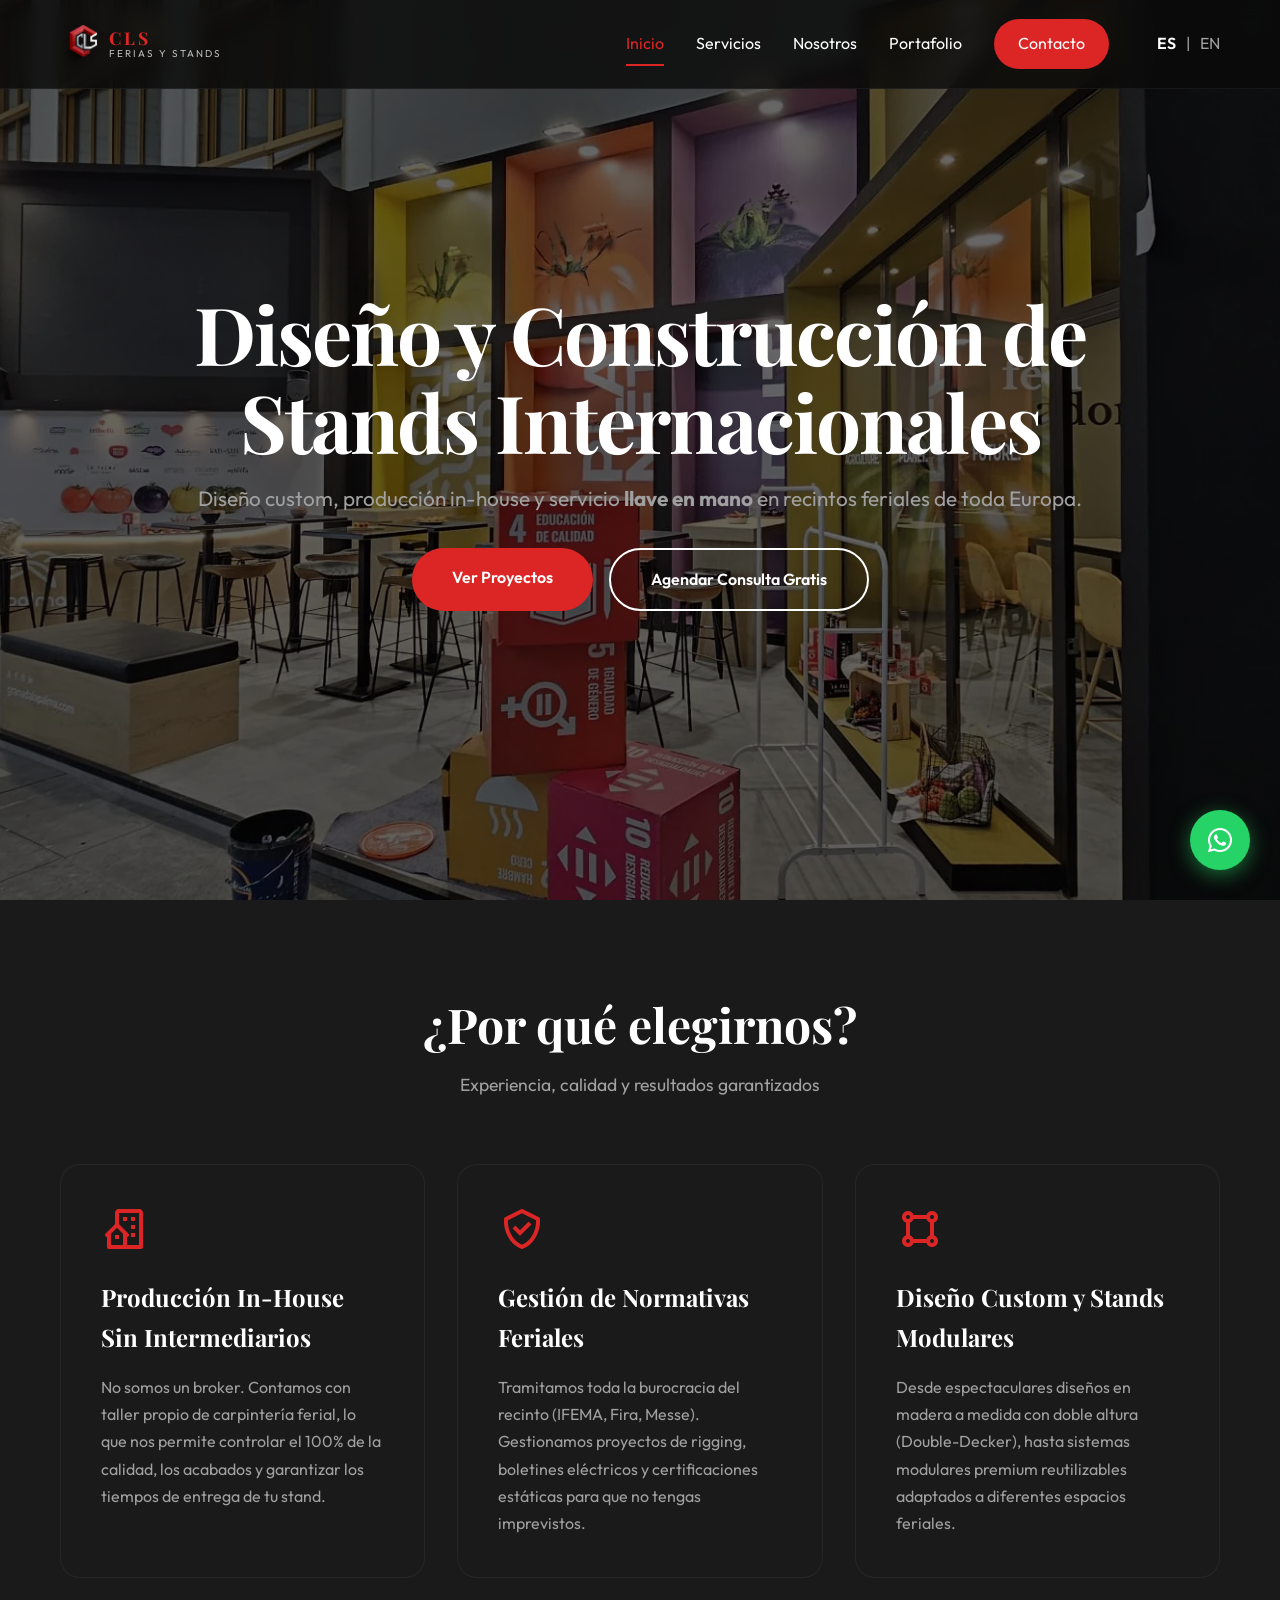
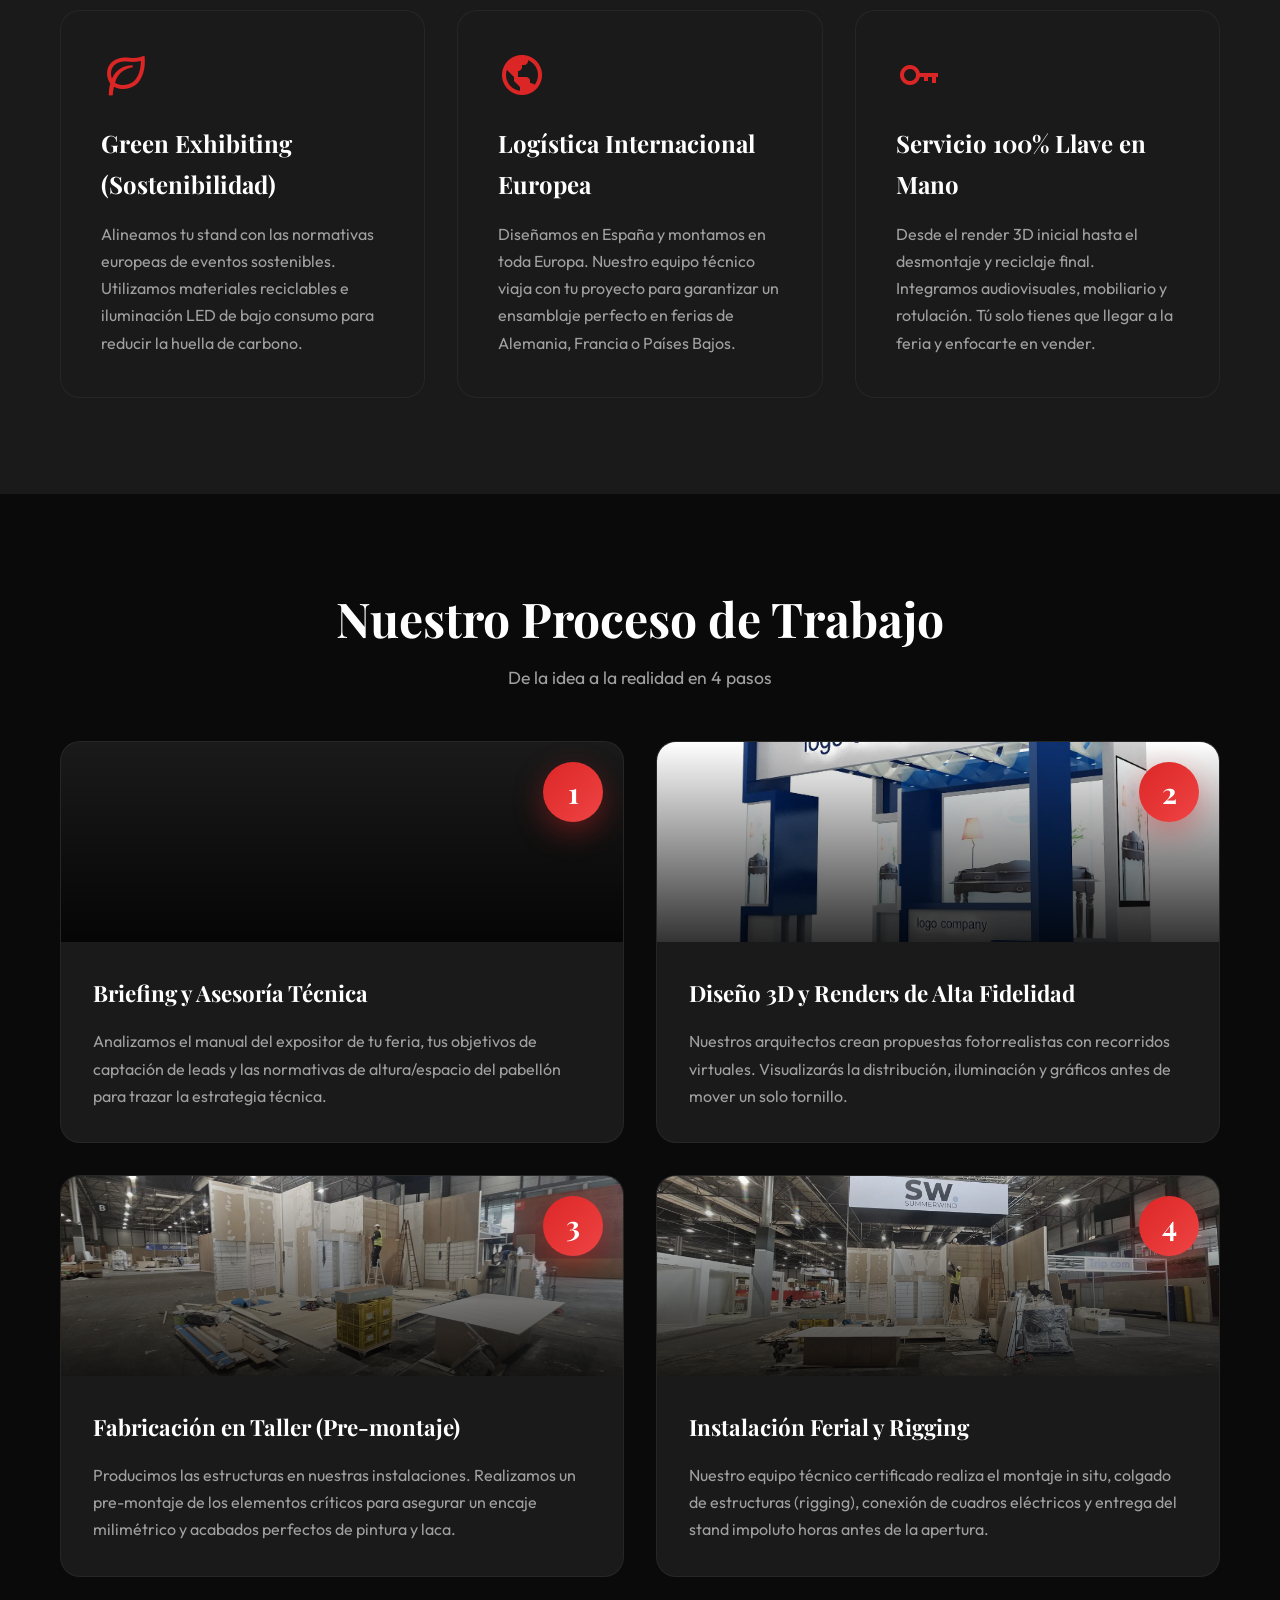
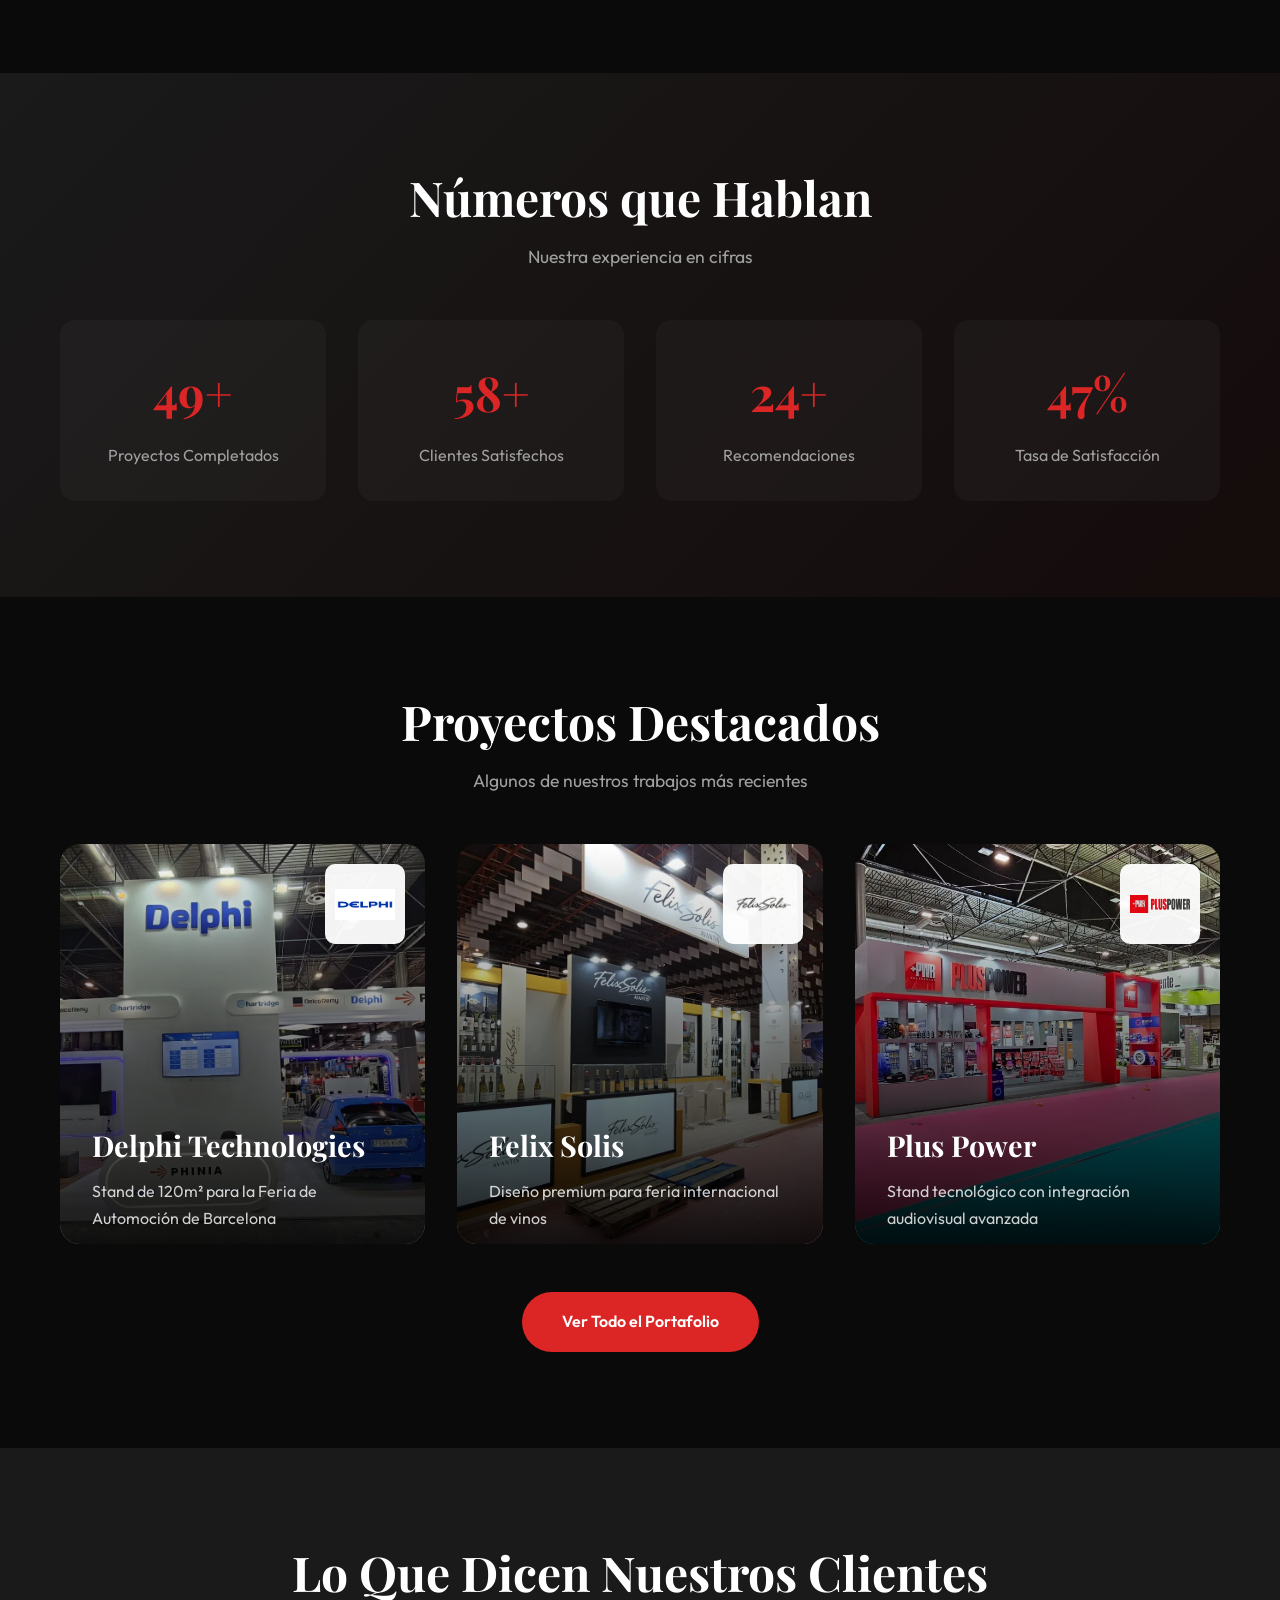
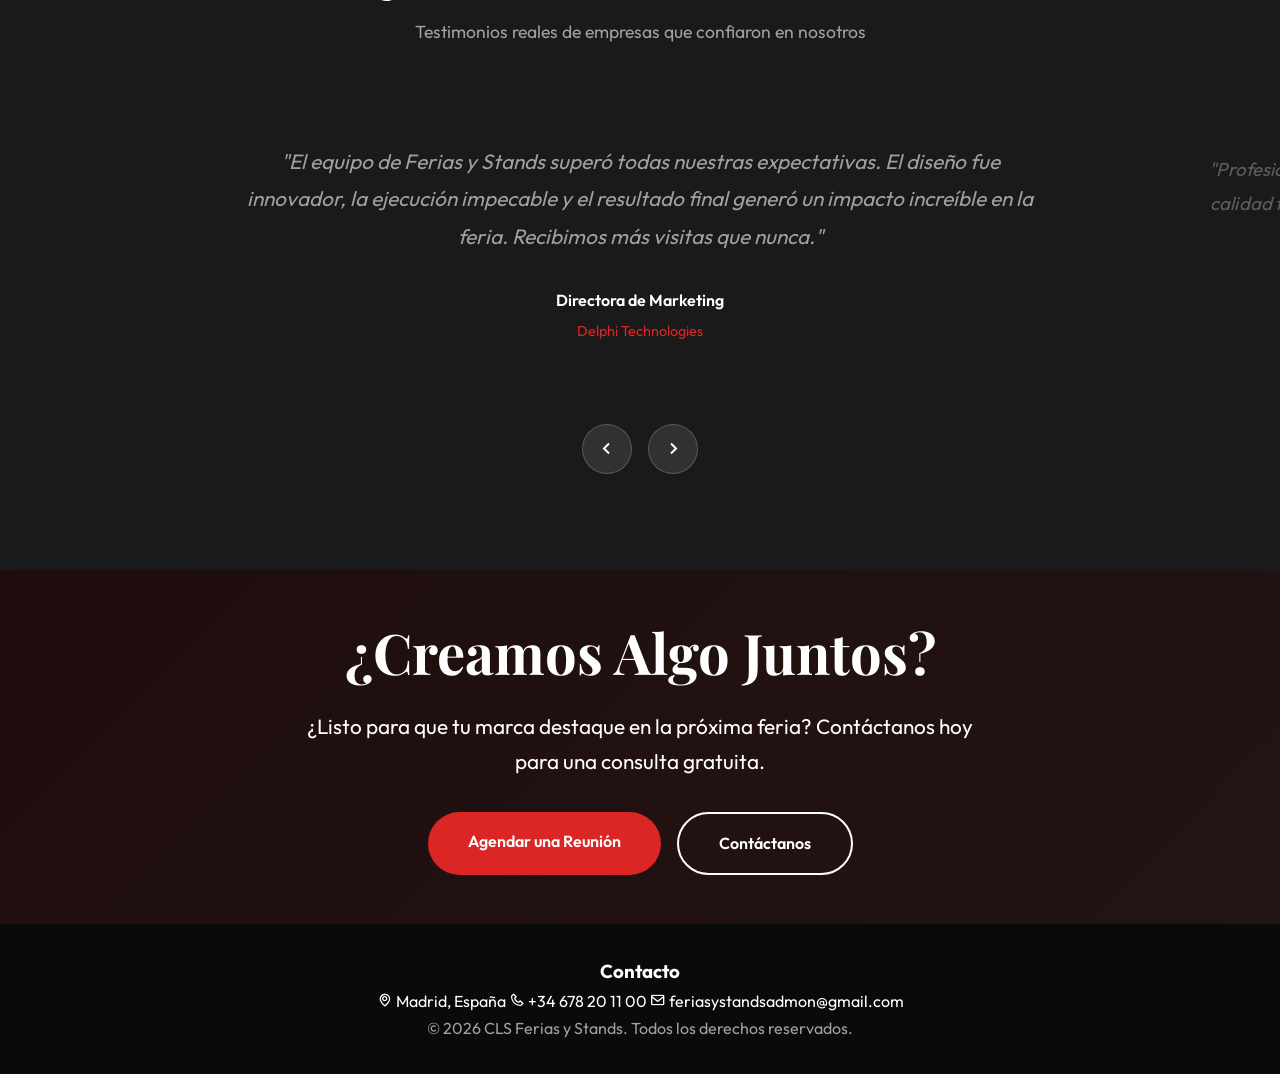
==== commit 01367287: "Cambio de logo y nombre" ====
--- a/index.html
+++ b/index.html
@@ -4,9 +4,9 @@
 <head>
     <meta charset="UTF-8">
     <meta name="viewport" content="width=device-width, initial-scale=1.0">
-    <title>Ferias y Stands | Diseño y Montaje de Stands Profesionales</title>
+    <title>Diseño y Montaje de Stands para Ferias | Empresa en Madrid y Europa</title>
     <meta name="description"
-        content="Especialistas en diseño, fabricación y montaje de stands para ferias y eventos. Soluciones integrales para tu marca.">
+        content="Empresa especialista en diseño, fabricación y montaje de stands llave en mano. Construcción de stands custom y modulares para ferias en Madrid (IFEMA), Barcelona y Europa. Pide presupuesto.">
     <link rel="preconnect" href="https://fonts.googleapis.com">
     <link rel="preconnect" href="https://fonts.gstatic.com" crossorigin>
     <link
@@ -14,13 +14,19 @@
         rel="stylesheet">
     <link rel="stylesheet" href="css/style.css">
     <link href="https://unpkg.com/boxicons@2.1.4/css/boxicons.min.css" rel="stylesheet">
+
+    <link rel="alternate" hreflang="es" href="https://tudominio.com/" />
+    <link rel="alternate" hreflang="en" href="https://tudominio.com/en/" />
 </head>
 
 <body>
     <!-- Navigation -->
     <nav class="navbar">
         <div class="container nav-container">
-            <a href="index.html" class="logo">FERIAS Y STANDS<span class="dot">.</span></a>
+            <a href="index.html" class="logo logo-with-img">
+                <img src="fotosyvideos/logo_CLS_rojo_transparente.png" alt="CLS Ferias y Stands logo" class="nav-logo-img">
+                <span class="logo-text"><span class="logo-cls">CLS</span><span class="logo-light">Ferias y Stands</span></span>
+            </a>
             <div class="nav-links">
                 <a href="index.html" class="nav-link active" data-i18n="nav-inicio">Inicio</a>
                 <a href="servicios.html" class="nav-link" data-i18n="nav-servicios">Servicios</a>
@@ -59,14 +65,16 @@
     <!-- Hero Section -->
     <header class="hero">
         <div class="hero-bg"
-            style="background: linear-gradient(rgba(0,0,0,0.6), rgba(0,0,0,0.6)), url('fotosyvideos/F1.jpeg'); background-size: cover; background-position: center;">
+            style="background: linear-gradient(rgba(0,0,0,0.6), rgba(0,0,0,0.6)), url('fotosyvideos/diseno-stand-corporativo-feria-madrid.webp?v=4'); background-size: cover; background-position: center;">
         </div>
         <div class="container hero-content">
-            <h1 class="hero-title"><span id="typewriterText" data-i18n="hero-title-first">Stands que
-                    Conquistan</span><br><span class="animated-text" id="animatedText"
-                    data-i18n="hero-title-second">Toda Europa</span></h1>
-            <p class="hero-subtitle" data-i18n="hero-subtitle">Diseño, fabricación y montaje en ferias internacionales
-            </p>
+            <h1 class="hero-title">
+                <span id="typewriterText" data-i18n="hero-title-first">Diseño y Construcción de</span><br>
+                <span class="animated-text" id="animatedText" data-i18n="hero-title-second">Stands
+                    Internacionales</span>
+            </h1>
+            <p class="hero-subtitle" data-i18n="hero-subtitle">Diseño custom, producción in-house y servicio
+                <strong>llave en mano</strong> en recintos feriales de toda Europa.</p>
             <div class="hero-buttons">
                 <a href="portfolio.html" class="btn btn-primary" data-i18n="btn-ver-proyectos">Ver Proyectos</a>
                 <a href="contacto.html" class="btn btn-secondary" data-i18n="btn-agendar-gratis">Agendar Consulta
@@ -89,46 +97,46 @@
             </div>
             <div class="feature-grid">
                 <div class="feature-card">
-                    <i class='bx bx-trophy feature-icon'></i>
-                    <h3 data-i18n="feat-1-title">5+ Años de Trayectoria</h3>
-                    <p data-i18n="feat-1-desc">Más de un 5 años transformando espacios efímeros en experiencias
-                        memorables. Reconocidos con
-                        múltiples recomendaciones de diseño internacional.</p>
-                </div>
-                <div class="feature-card">
-                    <i class='bx bx-rocket feature-icon'></i>
-                    <h3 data-i18n="feat-2-title">Servicio Integral 360º</h3>
-                    <p data-i18n="feat-2-desc">Desde el concepto inicial hasta el desmontaje final. Diseño 3D,
-                        fabricación, montaje,
-                        electricidad, audiovisuales y más. Todo en un solo lugar.</p>
-                </div>
-                <div class="feature-card">
-                    <i class='bx bx-group feature-icon'></i>
-                    <h3 data-i18n="feat-3-title">Equipo Multidisciplinario</h3>
-                    <p data-i18n="feat-3-desc">Arquitectos, diseñadores, carpinteros artesanos y técnicos certificados.
-                        Un equipo completo para
-                        garantizar la perfección en cada detalle.</p>
-                </div>
-                <div class="feature-card">
-                    <i class='bx bx-time-five feature-icon'></i>
-                    <h3 data-i18n="feat-4-title">Entregas Puntuales</h3>
-                    <p data-i18n="feat-4-desc">Cumplimos con los plazos establecidos. Tu stand estará listo cuando lo
-                        necesites, sin sorpresas
-                        ni retrasos de última hora.</p>
-                </div>
-                <div class="feature-card">
-                    <i class='bx bx-palette feature-icon'></i>
-                    <h3 data-i18n="feat-5-title">Diseño Personalizado</h3>
-                    <p data-i18n="feat-5-desc">Cada proyecto es único. Creamos stands que reflejan fielmente la
-                        identidad de tu marca y capturan
-                        la atención de tu público objetivo.</p>
-                </div>
-                <div class="feature-card">
-                    <i class='bx bx-medal feature-icon'></i>
-                    <h3 data-i18n="feat-6-title">Materiales Premium</h3>
-                    <p data-i18n="feat-6-desc">Utilizamos solo materiales de primera calidad. Acabados impecables que
-                        garantizan durabilidad y
-                        una imagen profesional de alto nivel.</p>
+                    <i class='bx bx-building-house feature-icon'></i>
+                    <h3 data-i18n="feat-1-title">Producción In-House Sin Intermediarios</h3>
+                    <p data-i18n="feat-1-desc">No somos un broker. Contamos con taller propio de carpintería ferial, lo
+                        que nos permite controlar el 100% de la calidad, los acabados y garantizar los tiempos de
+                        entrega de tu stand.</p>
+                </div>
+                <div class="feature-card">
+                    <i class='bx bx-check-shield feature-icon'></i>
+                    <h3 data-i18n="feat-2-title">Gestión de Normativas Feriales</h3>
+                    <p data-i18n="feat-2-desc">Tramitamos toda la burocracia del recinto (IFEMA, Fira, Messe).
+                        Gestionamos proyectos de rigging, boletines eléctricos y certificaciones estáticas para que no
+                        tengas imprevistos.</p>
+                </div>
+                <div class="feature-card">
+                    <i class='bx bx-shape-square feature-icon'></i>
+                    <h3 data-i18n="feat-3-title">Diseño Custom y Stands Modulares</h3>
+                    <p data-i18n="feat-3-desc">Desde espectaculares diseños en madera a medida con doble altura
+                        (Double-Decker), hasta sistemas modulares premium reutilizables adaptados a diferentes espacios
+                        feriales.</p>
+                </div>
+                <div class="feature-card">
+                    <i class='bx bx-leaf feature-icon'></i>
+                    <h3 data-i18n="feat-4-title">Green Exhibiting (Sostenibilidad)</h3>
+                    <p data-i18n="feat-4-desc">Alineamos tu stand con las normativas europeas de eventos sostenibles.
+                        Utilizamos materiales reciclables e iluminación LED de bajo consumo para reducir la huella de
+                        carbono.</p>
+                </div>
+                <div class="feature-card">
+                    <i class='bx bx-world feature-icon'></i>
+                    <h3 data-i18n="feat-5-title">Logística Internacional Europea</h3>
+                    <p data-i18n="feat-5-desc">Diseñamos en España y montamos en toda Europa. Nuestro equipo técnico
+                        viaja con tu proyecto para garantizar un ensamblaje perfecto en ferias de Alemania, Francia o
+                        Países Bajos.</p>
+                </div>
+                <div class="feature-card">
+                    <i class='bx bx-key feature-icon'></i>
+                    <h3 data-i18n="feat-6-title">Servicio 100% Llave en Mano</h3>
+                    <p data-i18n="feat-6-desc">Desde el render 3D inicial hasta el desmontaje y reciclaje final.
+                        Integramos audiovisuales, mobiliario y rotulación. Tú solo tienes que llegar a la feria y
+                        enfocarte en vender.</p>
                 </div>
             </div>
         </div>
@@ -148,43 +156,46 @@
                         <div class="step-number">1</div>
                     </div>
                     <div class="step-content">
-                        <h3 data-i18n="proc-1-title">Consultoría Inicial</h3>
-                        <p data-i18n="proc-1-desc">Reunión personalizada para entender tus objetivos, presupuesto y
-                            requerimientos. Analizamos
-                            el espacio y el evento en detalle.</p>
+                        <h3 data-i18n="proc-1-title">Briefing y Asesoría Técnica</h3>
+                        <p data-i18n="proc-1-desc">Analizamos el manual del expositor de tu feria, tus objetivos de
+                            captación de leads y las normativas de altura/espacio del pabellón para trazar la estrategia
+                            técnica.</p>
                     </div>
                 </div>
                 <div class="step">
-                    <div class="step-image" style="background-image: url('fotosyvideos/1e8hygha.jpg');">
+                    <div class="step-image"
+                        style="background-image: url('fotosyvideos/stand-diseno-innovador-feria-madrid.webp?v=4');">
                         <div class="step-number">2</div>
                     </div>
                     <div class="step-content">
-                        <h3 data-i18n="proc-2-title">Diseño y asesoramiento</h3>
-                        <p data-i18n="proc-2-desc">Creamos renders fotorrealistas del stand. Visualiza cada detalle
-                            antes de la construcción y
-                            aprueba el diseño final.</p>
+                        <h3 data-i18n="proc-2-title">Diseño 3D y Renders de Alta Fidelidad</h3>
+                        <p data-i18n="proc-2-desc">Nuestros arquitectos crean propuestas fotorrealistas con recorridos
+                            virtuales. Visualizarás la distribución, iluminación y gráficos antes de mover un solo
+                            tornillo.</p>
                     </div>
                 </div>
                 <div class="step">
-                    <div class="step-image" style="background-image: url('fotosyvideos/P2.jpeg');">
+                    <div class="step-image"
+                        style="background-image: url('fotosyvideos/diseno-stand-exposicion-feria-madrid.webp?v=4');">
                         <div class="step-number">3</div>
                     </div>
                     <div class="step-content">
-                        <h3 data-i18n="proc-3-title">Fabricación</h3>
-                        <p data-i18n="proc-3-desc">Nuestro taller fabrica todos los elementos con precisión. Control de
-                            calidad en cada fase del
-                            proceso productivo.</p>
+                        <h3 data-i18n="proc-3-title">Fabricación en Taller (Pre-montaje)</h3>
+                        <p data-i18n="proc-3-desc">Producimos las estructuras en nuestras instalaciones. Realizamos un
+                            pre-montaje de los elementos críticos para asegurar un encaje milimétrico y acabados
+                            perfectos de pintura y laca.</p>
                     </div>
                 </div>
                 <div class="step">
-                    <div class="step-image" style="background-image: url('fotosyvideos/montaje\ \(2\).jpeg');">
+                    <div class="step-image"
+                        style="background-image: url('fotosyvideos/proceso-montaje-stand-madera-feria-madrid.webp?v=4');">
                         <div class="step-number">4</div>
                     </div>
                     <div class="step-content">
-                        <h3 data-i18n="proc-4-title">Montaje</h3>
-                        <p data-i18n="proc-4-desc">Instalación completa en el recinto ferial. Tu stand listo para
-                            impactar desde el primer día
-                            del evento.</p>
+                        <h3 data-i18n="proc-4-title">Instalación Ferial y Rigging</h3>
+                        <p data-i18n="proc-4-desc">Nuestro equipo técnico certificado realiza el montaje in situ,
+                            colgado de estructuras (rigging), conexión de cuadros eléctricos y entrega del stand
+                            impoluto horas antes de la apertura.</p>
                     </div>
                 </div>
             </div>
@@ -224,11 +235,12 @@
     <section class="section-padding">
         <div class="container">
             <div class="center">
-                <h2 class="section-title" data-i18n="port-title">Proyectos Destacados</h2>
+                <h2 class="section-title" data-i18n="port-title">Proyectos de Arquitectura Ferial Destacados</h2>
                 <p class="section-subtitle" data-i18n="port-subtitle">Algunos de nuestros trabajos más recientes</p>
             </div>
             <div class="portfolio-grid" style="margin-top: 3rem;">
-                <div class="portfolio-item" style="background-image: url('fotosyvideos/Delphi.jpeg');">
+                <div class="portfolio-item"
+                    style="background-image: url('fotosyvideos/diseno-stand-automocion-motortec-madrid.webp?v=4');">
                     <div class="logo-corner">
                         <img src="logos/Delphi logo.png" alt="Delphi">
                     </div>
@@ -237,7 +249,8 @@
                         <p data-i18n="port-1-desc">Stand de 120m² para la Feria de Automoción de Barcelona</p>
                     </div>
                 </div>
-                <div class="portfolio-item" style="background-image: url('fotosyvideos/FelixSolis.jpeg');">
+                <div class="portfolio-item"
+                    style="background-image: url('fotosyvideos/diseno-stand-vinos-premium-feria-madrid.webp?v=4');">
                     <div class="logo-corner">
                         <img src="logos/felix-solis-logo.png" alt="Felix Solis">
                     </div>
@@ -246,7 +259,8 @@
                         <p data-i18n="port-2-desc">Diseño premium para feria internacional de vinos</p>
                     </div>
                 </div>
-                <div class="portfolio-item" style="background-image: url('fotosyvideos/PLUSPOWER.jpeg');">
+                <div class="portfolio-item"
+                    style="background-image: url('fotosyvideos/diseno-stand-energia-genera-madrid.webp?v=4');">
                     <div class="logo-corner">
                         <img src="logos/pluspower.png" alt="Plus Power">
                     </div>
@@ -307,7 +321,7 @@
 
     <!-- CTA -->
     <section class="section-padding"
-        style="background: linear-gradient(135deg, rgba(220, 38, 38, 0.1), rgba(248, 113, 113, 0.1));">
+        style="background: linear-gradient(135deg, rgba(220, 38, 38, 0.1), rgba(248, 113, 113, 0.1));; padding: 3rem 0;">
         <div class="container center">
             <h2 class="section-title" style="font-size: 3.5rem; margin-bottom: 1.5rem;" data-i18n="cta-title">¿Creamos
                 Algo Juntos?</h2>
@@ -341,7 +355,7 @@
             </div>
         </div>
         <div class="footer-bottom">
-            <p data-i18n="footer-rights">&copy; 2026 Ferias y Stands. Todos los derechos reservados.</p>
+            <p data-i18n="footer-rights">&copy; 2026 CLS Ferias y Stands Todos los derechos reservados.</p>
         </div>
     </footer>
 
--- a/css/style.css
+++ b/css/style.css
@@ -83,6 +83,57 @@
     transform: scale(1.05);
 }
 
+/* Logo with image + text layout */
+.logo.logo-with-img {
+    display: flex;
+    align-items: center;
+    gap: 0.6rem;
+    letter-spacing: 0;
+}
+
+.nav-logo-img {
+    height: 42px;
+    width: auto;
+    object-fit: contain;
+    /* Subtle drop-shadow to pop on dark/light navbars */
+    filter: drop-shadow(0 1px 3px rgba(0,0,0,0.35));
+    transition: var(--transition);
+}
+
+.logo.logo-with-img:hover .nav-logo-img {
+    filter: drop-shadow(0 2px 6px rgba(180,0,0,0.5));
+    transform: scale(1.05);
+}
+
+.logo-text {
+    display: flex;
+    flex-direction: column;
+    line-height: 1.1;
+}
+
+.logo-cls {
+    display: block;
+    font-family: var(--font-heading);
+    font-size: 1.1rem;
+    font-weight: 700;
+    color: var(--highlight);
+    letter-spacing: 3px;
+    text-transform: uppercase;
+    line-height: 1;
+}
+
+.logo-light {
+    display: block;
+    font-family: var(--font-body);
+    font-size: 0.62rem;
+    font-weight: 400;
+    color: rgba(255,255,255,0.72);
+    letter-spacing: 2px;
+    text-transform: uppercase;
+    line-height: 1;
+    margin-top: 2px;
+}
+
 .dot {
     color: var(--highlight);
     font-size: 2rem;
@@ -419,7 +470,7 @@
 /* Services Grid */
 .services-grid {
     display: grid;
-    grid-template-columns: repeat(auto-fit, minmax(220px, 1fr));
+    grid-template-columns: repeat(auto-fit, minmax(300px, 1fr));
     gap: 1.5rem;
     margin-top: 3rem;
 }
@@ -1537,7 +1588,7 @@
     }
 
     .portfolio-item.scroll-active::before {
-        background: linear-gradient(to top, rgba(220, 38, 38, 0.9), rgba(0, 0, 0, 0.5)) !important;
+        background: linear-gradient(to top, rgba(0, 0, 0, 0.8), transparent) !important;
     }
 
     .portfolio-item.scroll-active .portfolio-overlay {
@@ -1881,4 +1932,18 @@
 .flatpickr-day.notAllowed.prevMonthDay,
 .flatpickr-day.notAllowed.nextMonthDay {
     color: rgba(255, 255, 255, 0.2) !important;
+}
+
+/* Mobile overrides for red hover effects on images */
+@media (max-width: 768px) {
+
+    .portfolio-item:hover::before,
+    .portfolio-item.scroll-active::before {
+        background: linear-gradient(to top, rgba(0, 0, 0, 0.8), transparent) !important;
+    }
+
+    .gallery-item:hover .gallery-overlay,
+    .gallery-item.scroll-active .gallery-overlay {
+        background: linear-gradient(to top, rgba(0, 0, 0, 0.6), transparent) !important;
+    }
 }
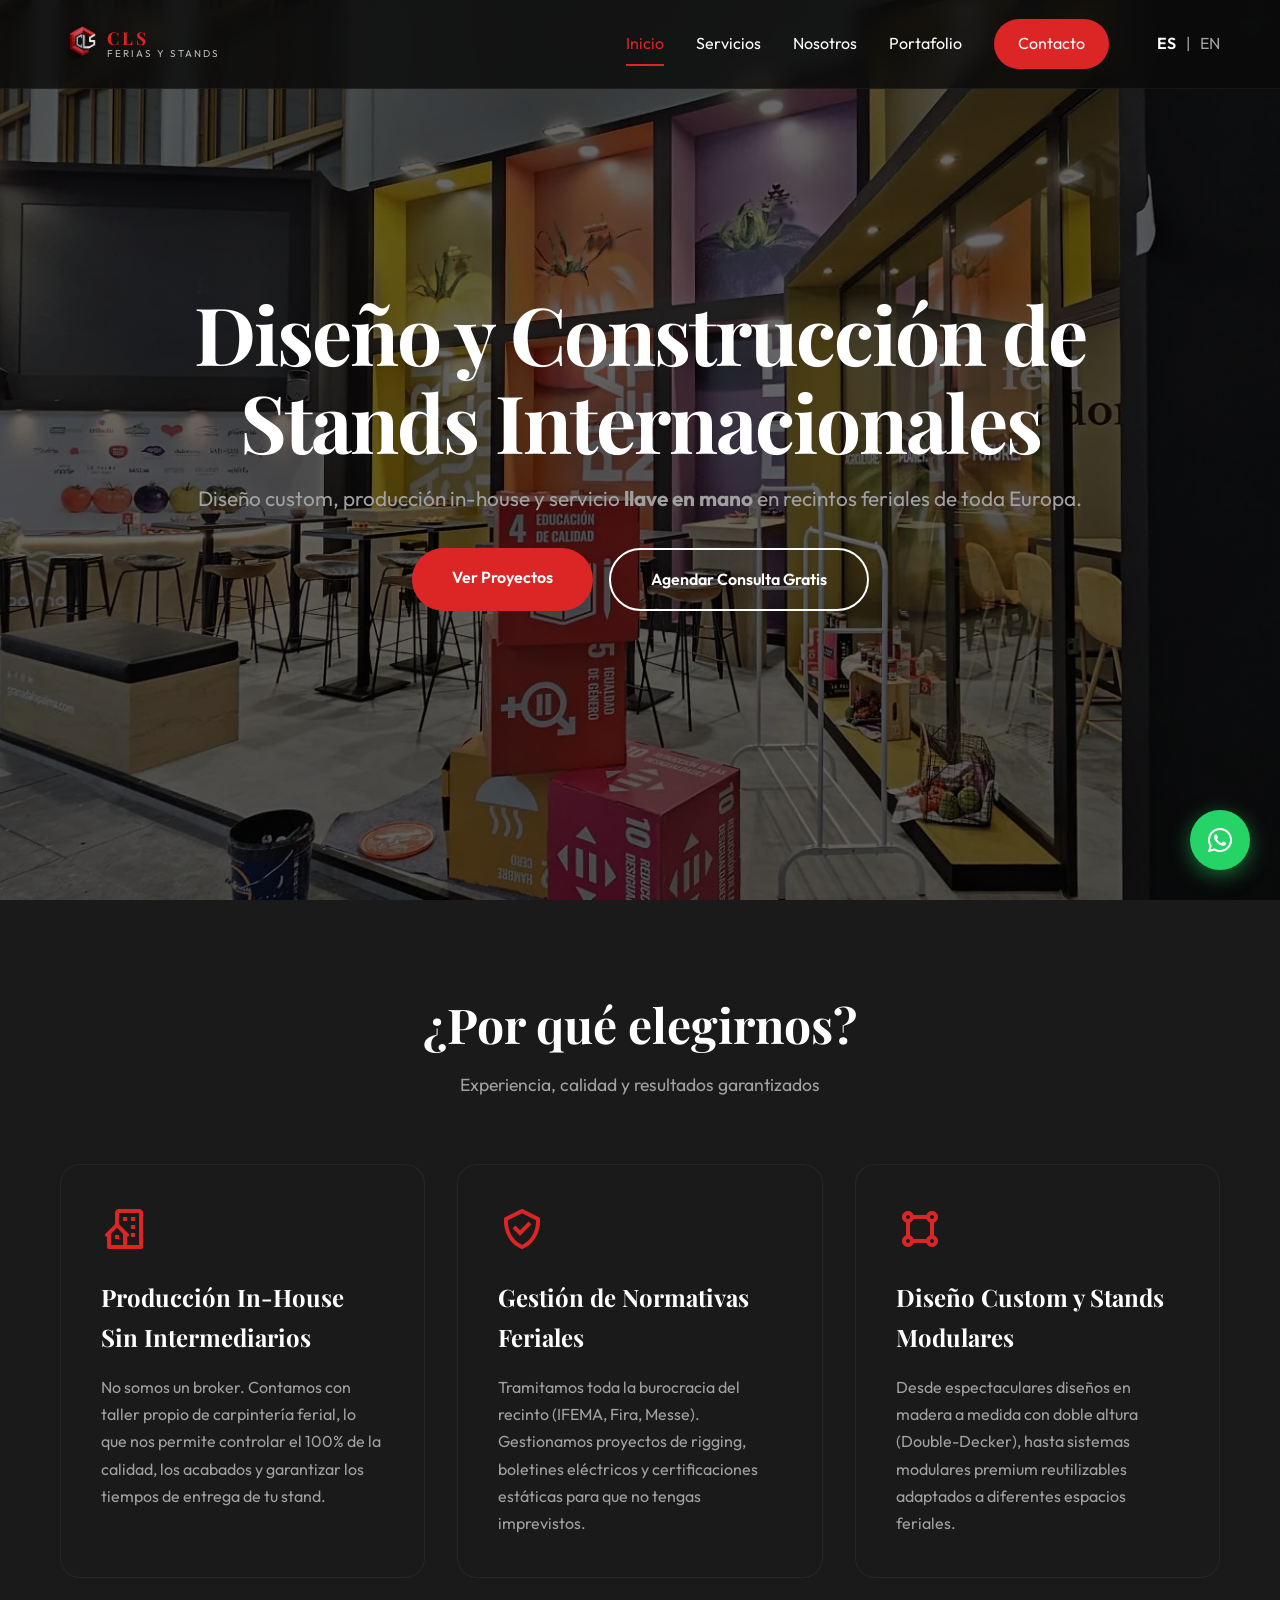
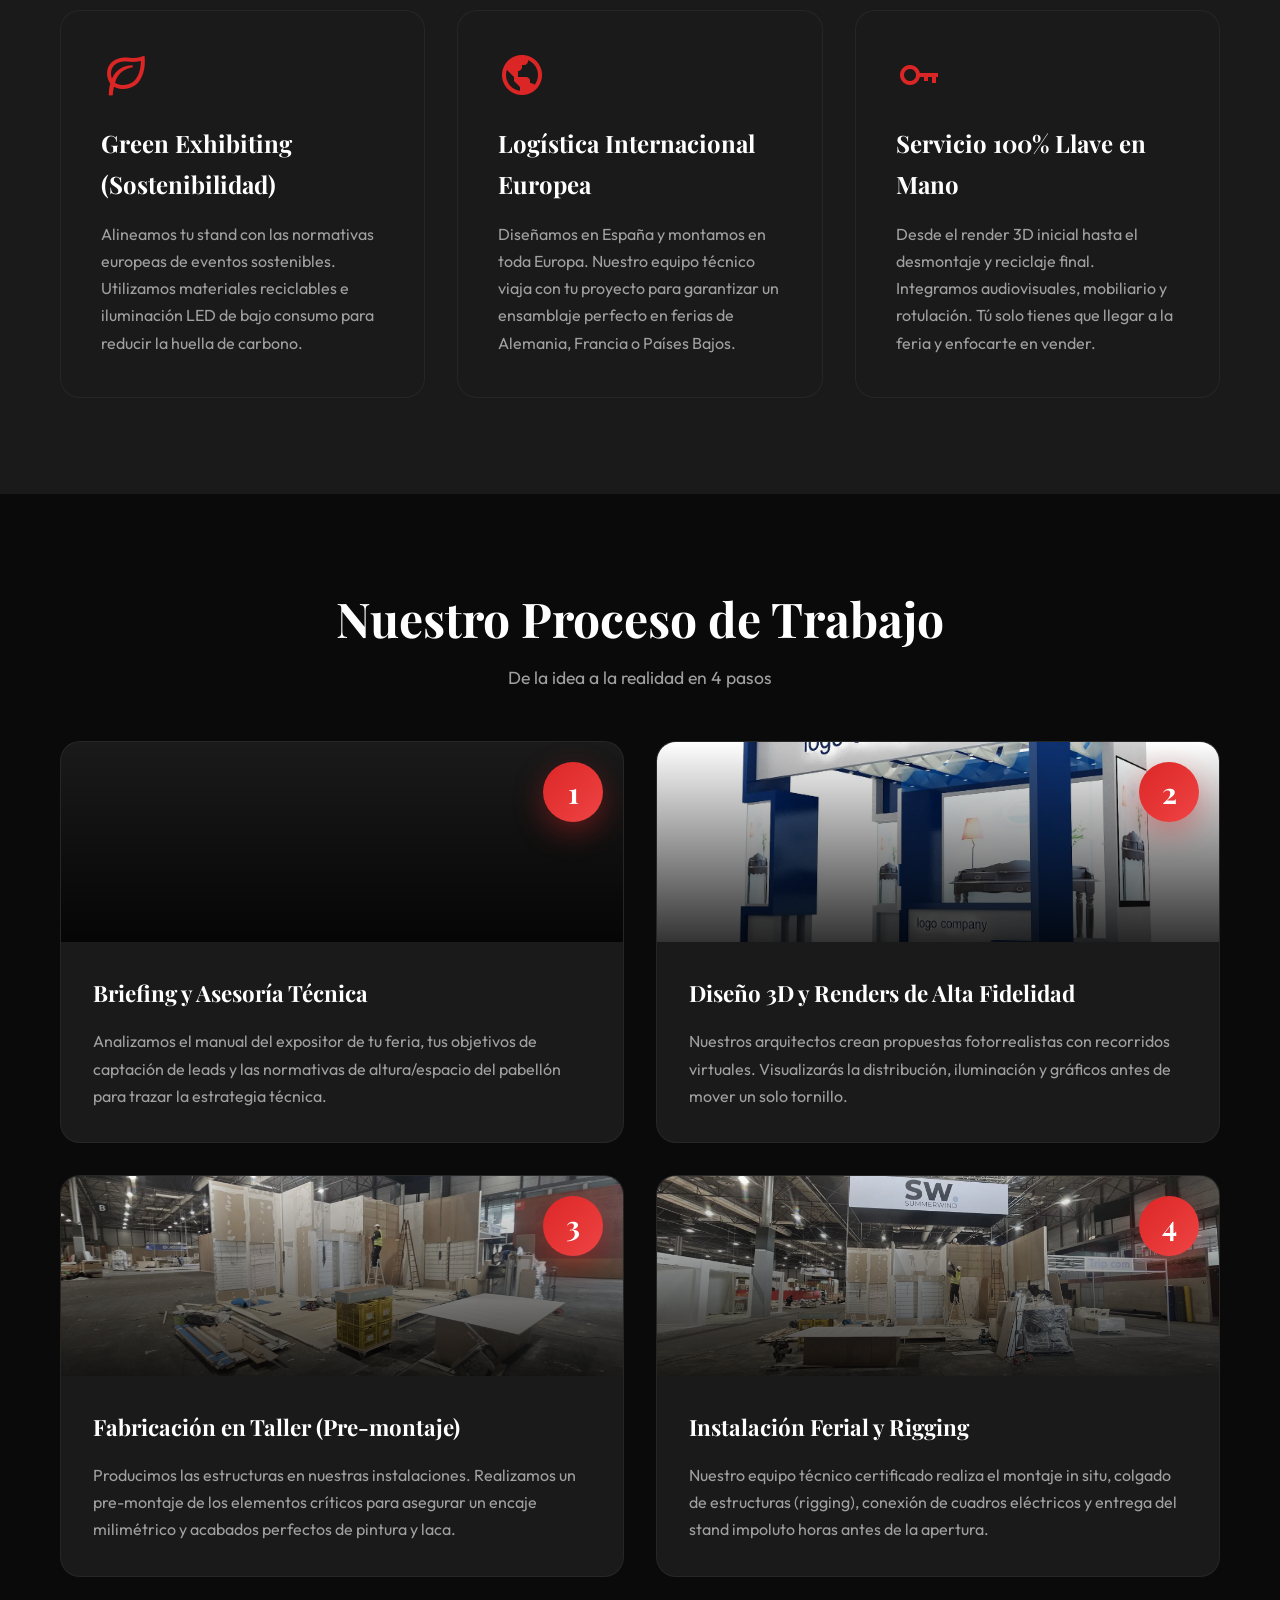
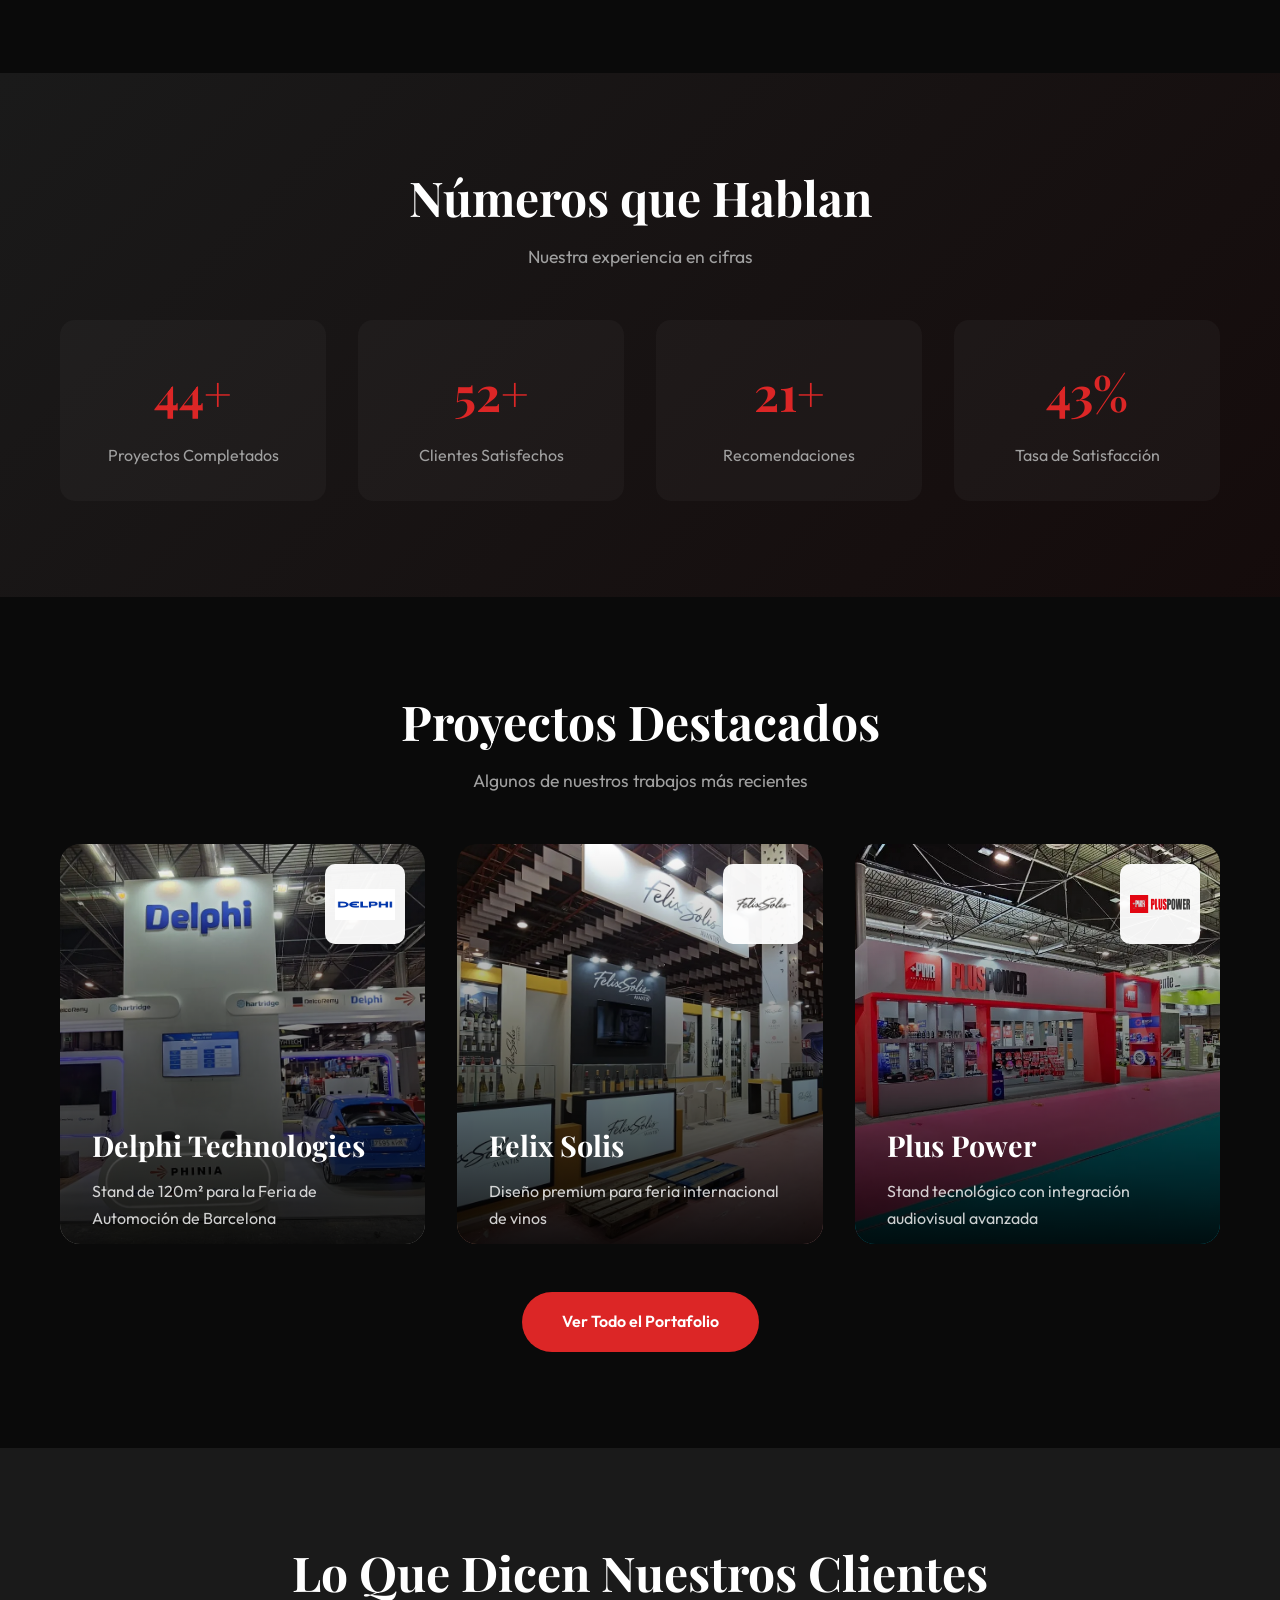
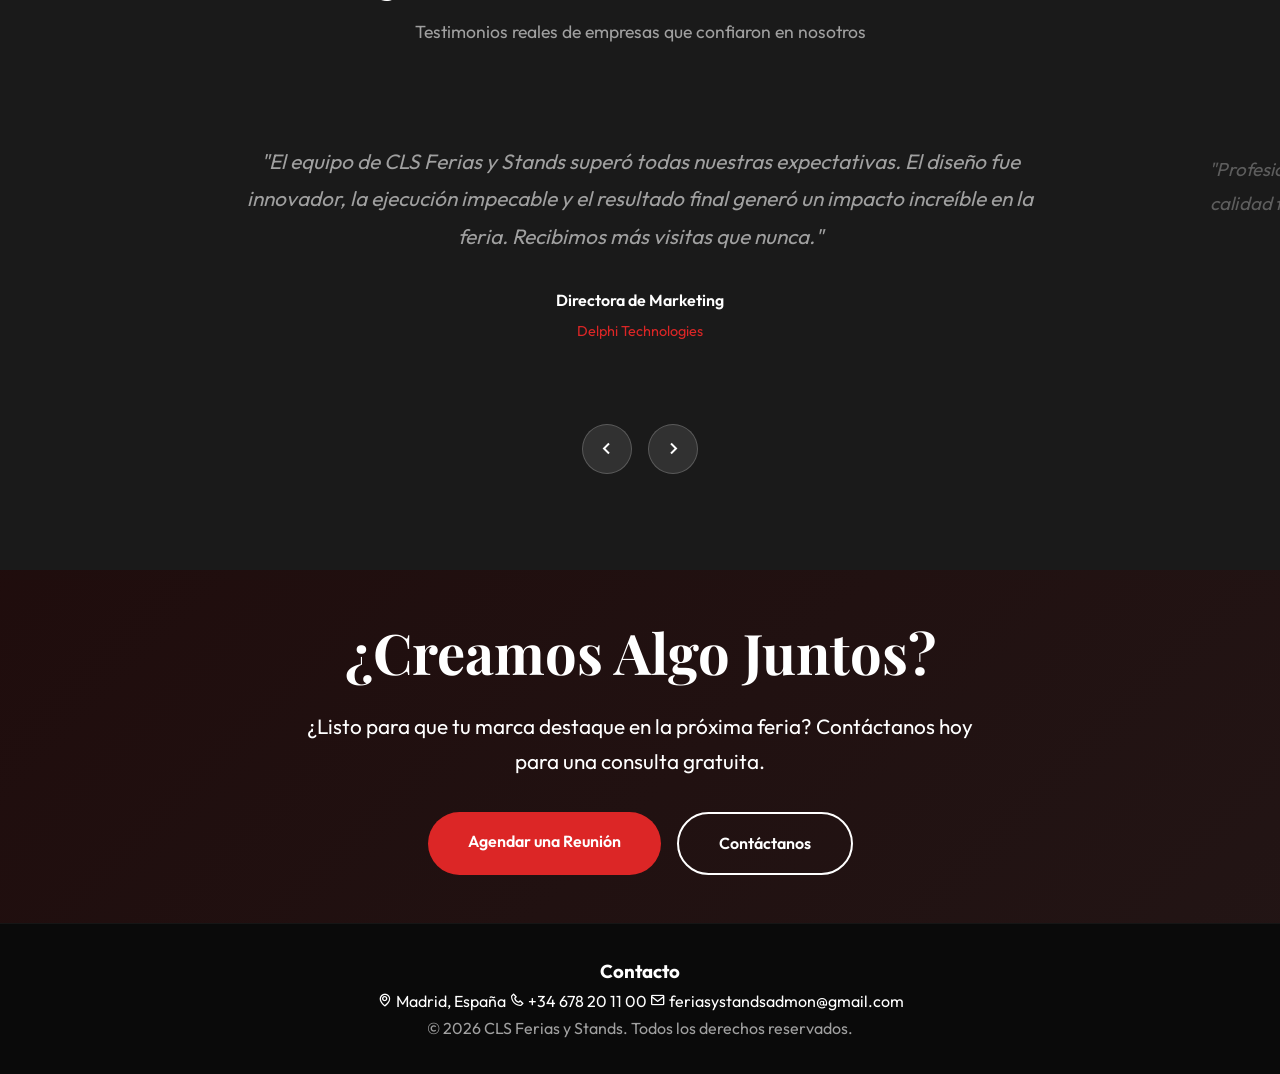
==== commit cae14104: "arrelo logo" ====
--- a/index.html
+++ b/index.html
@@ -287,7 +287,7 @@
             <div class="testimonial-container">
                 <div class="testimonial-track">
                     <div class="testimonial-slide active">
-                        <p class="testimonial-text" data-i18n="test-1-desc">"El equipo de Ferias y Stands superó todas
+                        <p class="testimonial-text" data-i18n="test-1-desc">"El equipo de CLS Ferias y Stands superó todas
                             nuestras expectativas. El
                             diseño fue innovador, la ejecución impecable y el resultado final generó un impacto
                             increíble en la feria. Recibimos más visitas que nunca."</p>
--- a/css/style.css
+++ b/css/style.css
@@ -87,22 +87,25 @@
 .logo.logo-with-img {
     display: flex;
     align-items: center;
-    gap: 0.6rem;
+    gap: 0.55rem;
     letter-spacing: 0;
+    max-height: 46px;        /* caps entire logo block height */
+    overflow: visible;
 }
 
 .nav-logo-img {
-    height: 42px;
-    width: auto;
+    height: 38px;
+    width: 38px;             /* force square – prevents PNG whitespace from expanding */
+    max-width: 38px;
     object-fit: contain;
-    /* Subtle drop-shadow to pop on dark/light navbars */
+    flex-shrink: 0;
     filter: drop-shadow(0 1px 3px rgba(0,0,0,0.35));
     transition: var(--transition);
 }
 
 .logo.logo-with-img:hover .nav-logo-img {
     filter: drop-shadow(0 2px 6px rgba(180,0,0,0.5));
-    transform: scale(1.05);
+    transform: scale(1.08);
 }
 
 .logo-text {
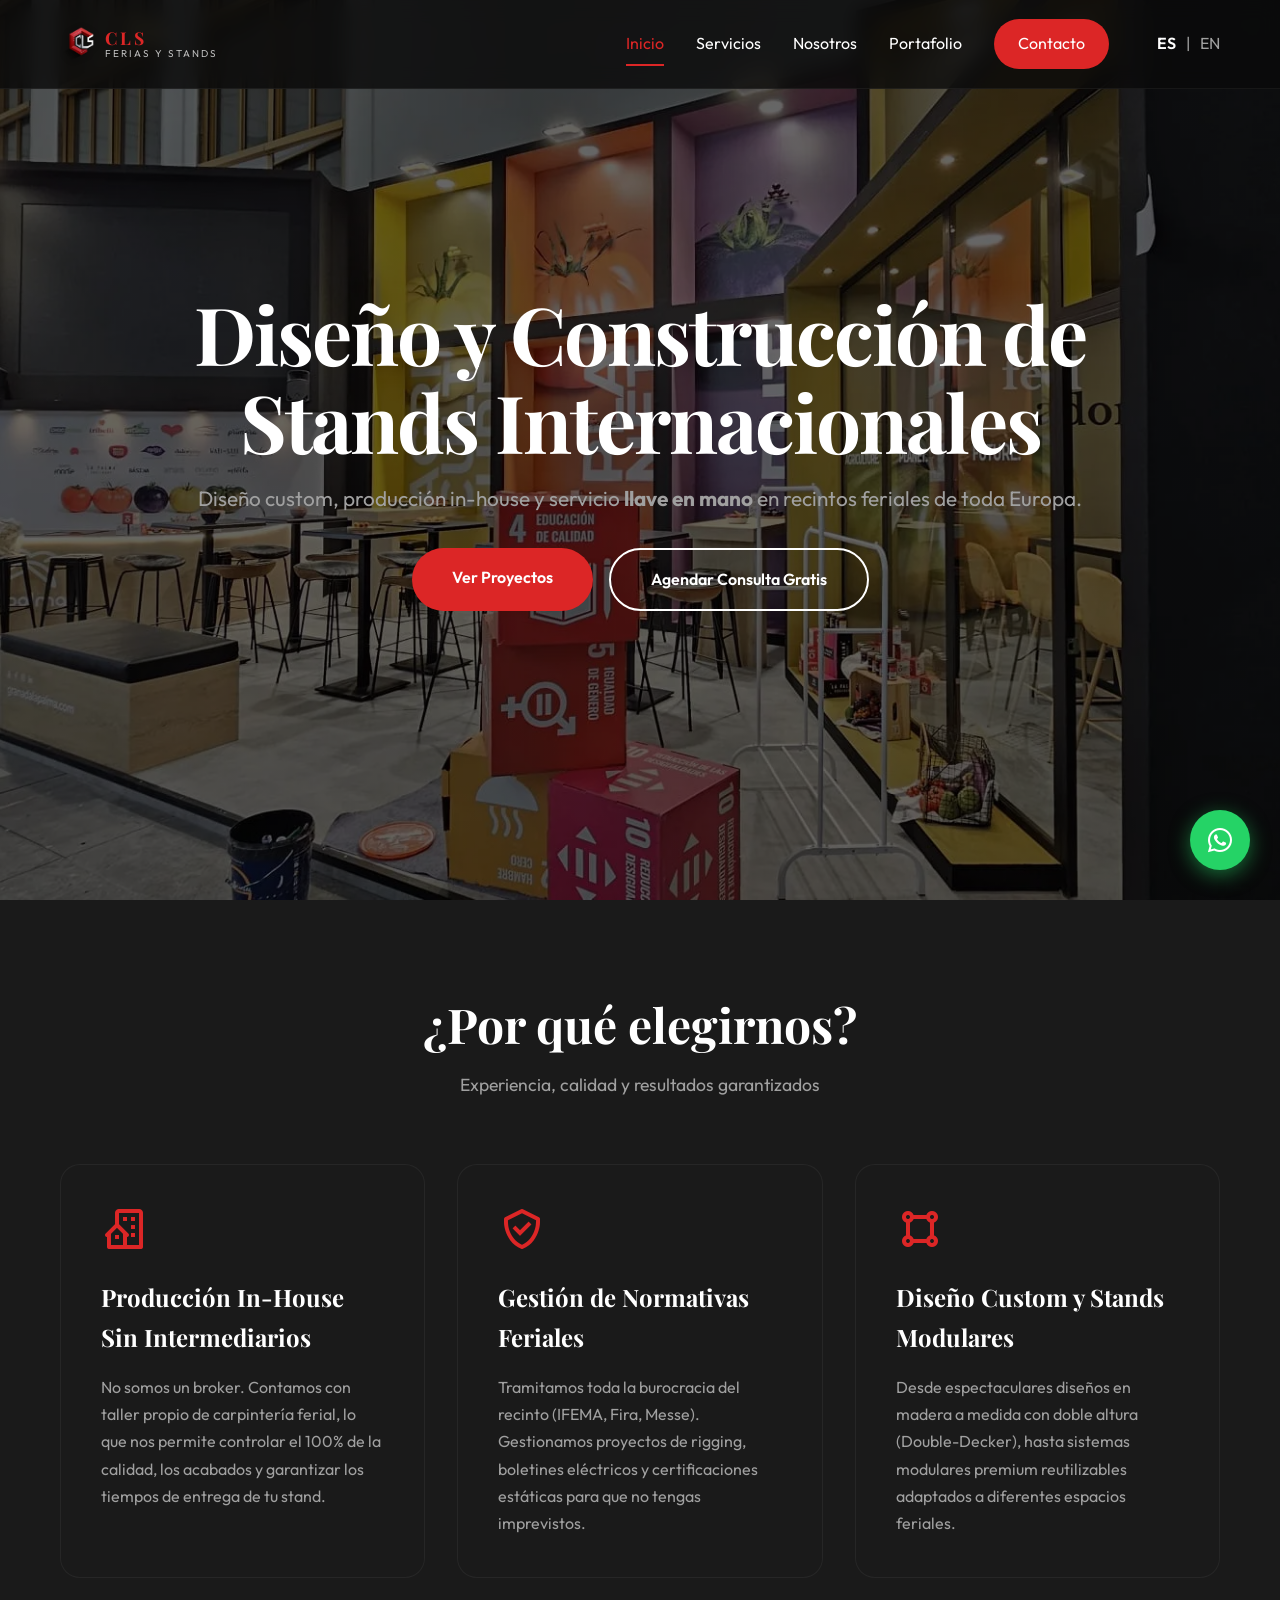
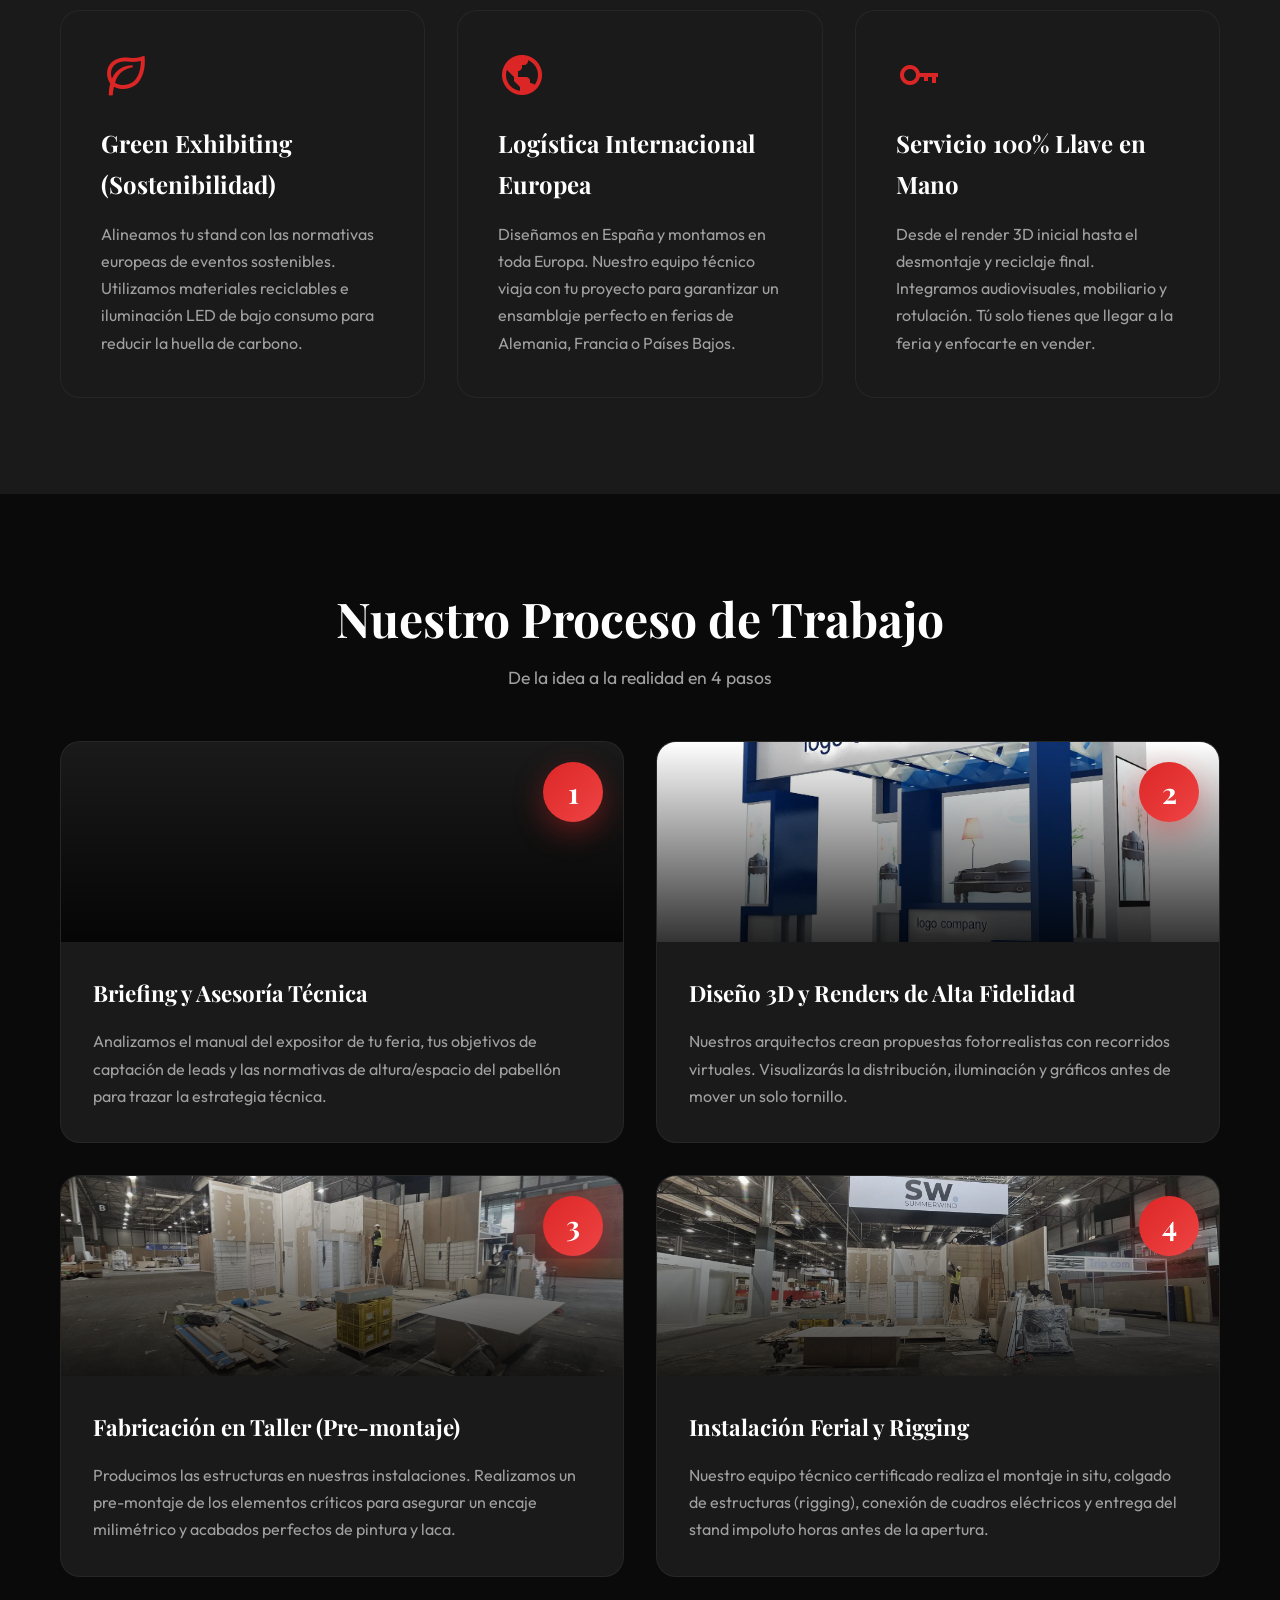
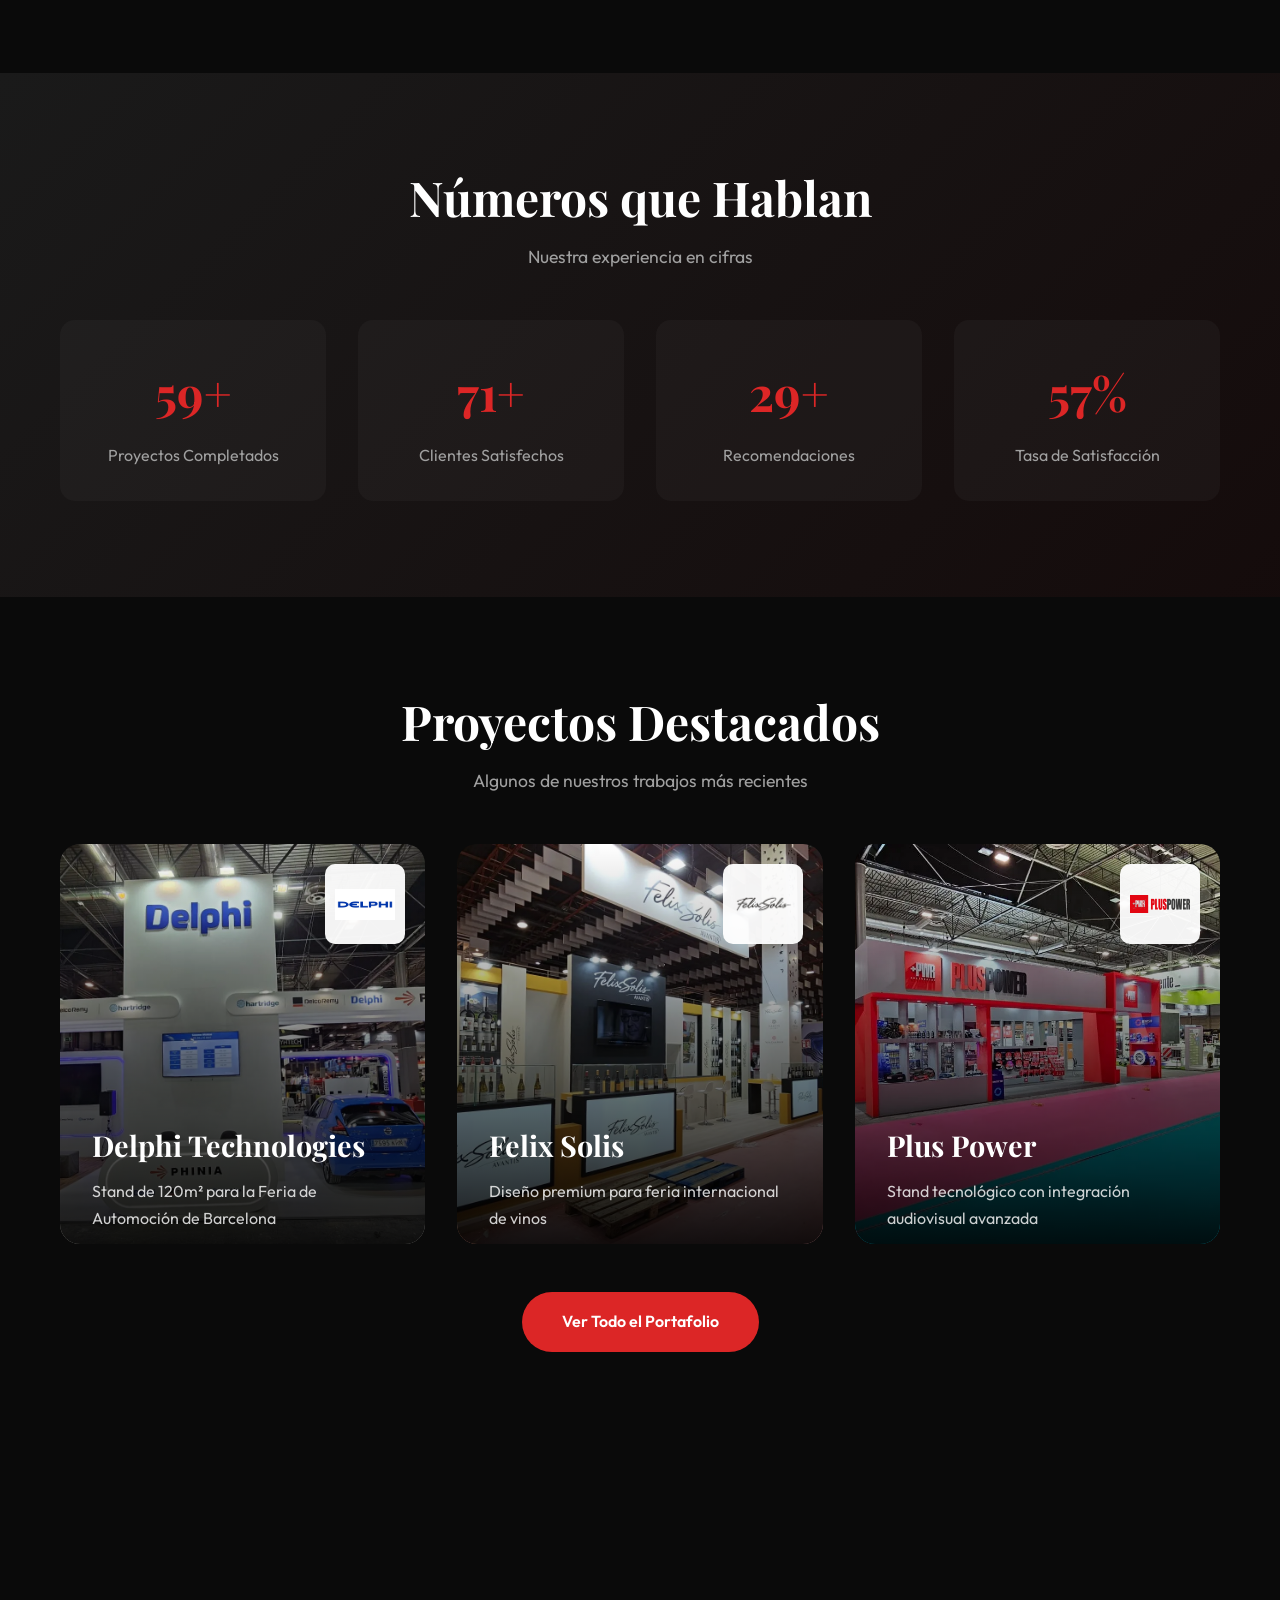
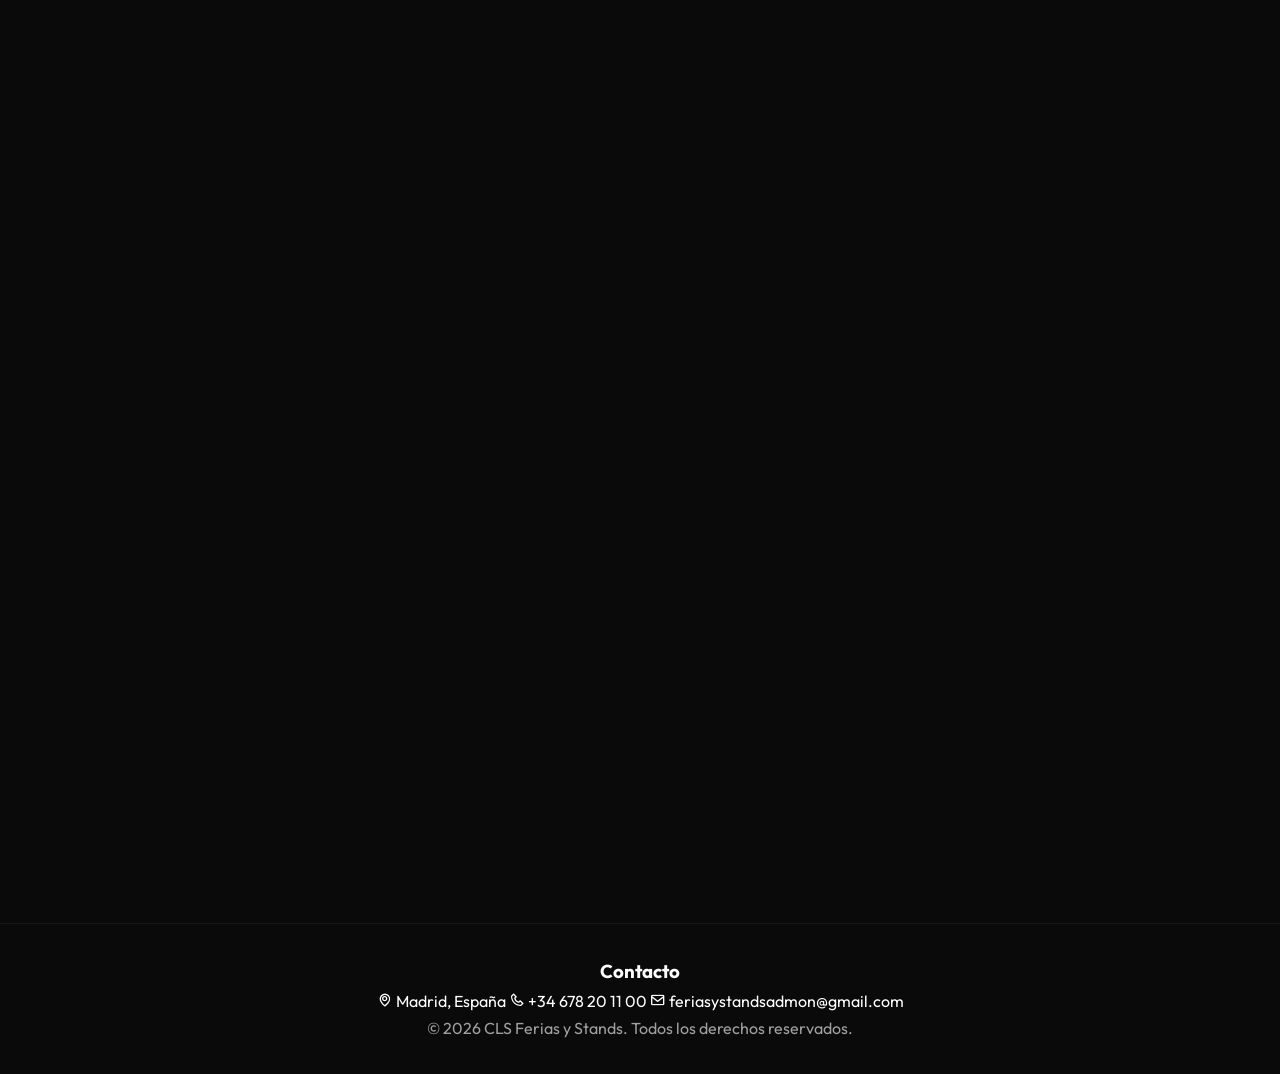
==== commit 69aa8276: "arreglo logo 2" ====
--- a/index.html
+++ b/index.html
@@ -24,7 +24,7 @@
     <nav class="navbar">
         <div class="container nav-container">
             <a href="index.html" class="logo logo-with-img">
-                <img src="fotosyvideos/logo_CLS_rojo_transparente.png" alt="CLS Ferias y Stands logo" class="nav-logo-img">
+                <img src="fotosyvideos/logo_CLS_rojo_transparente.png" alt="CLS Ferias y Stands logo" class="nav-logo-img" style="height:36px;width:36px;max-width:36px;object-fit:contain;flex-shrink:0;">
                 <span class="logo-text"><span class="logo-cls">CLS</span><span class="logo-light">Ferias y Stands</span></span>
             </a>
             <div class="nav-links">
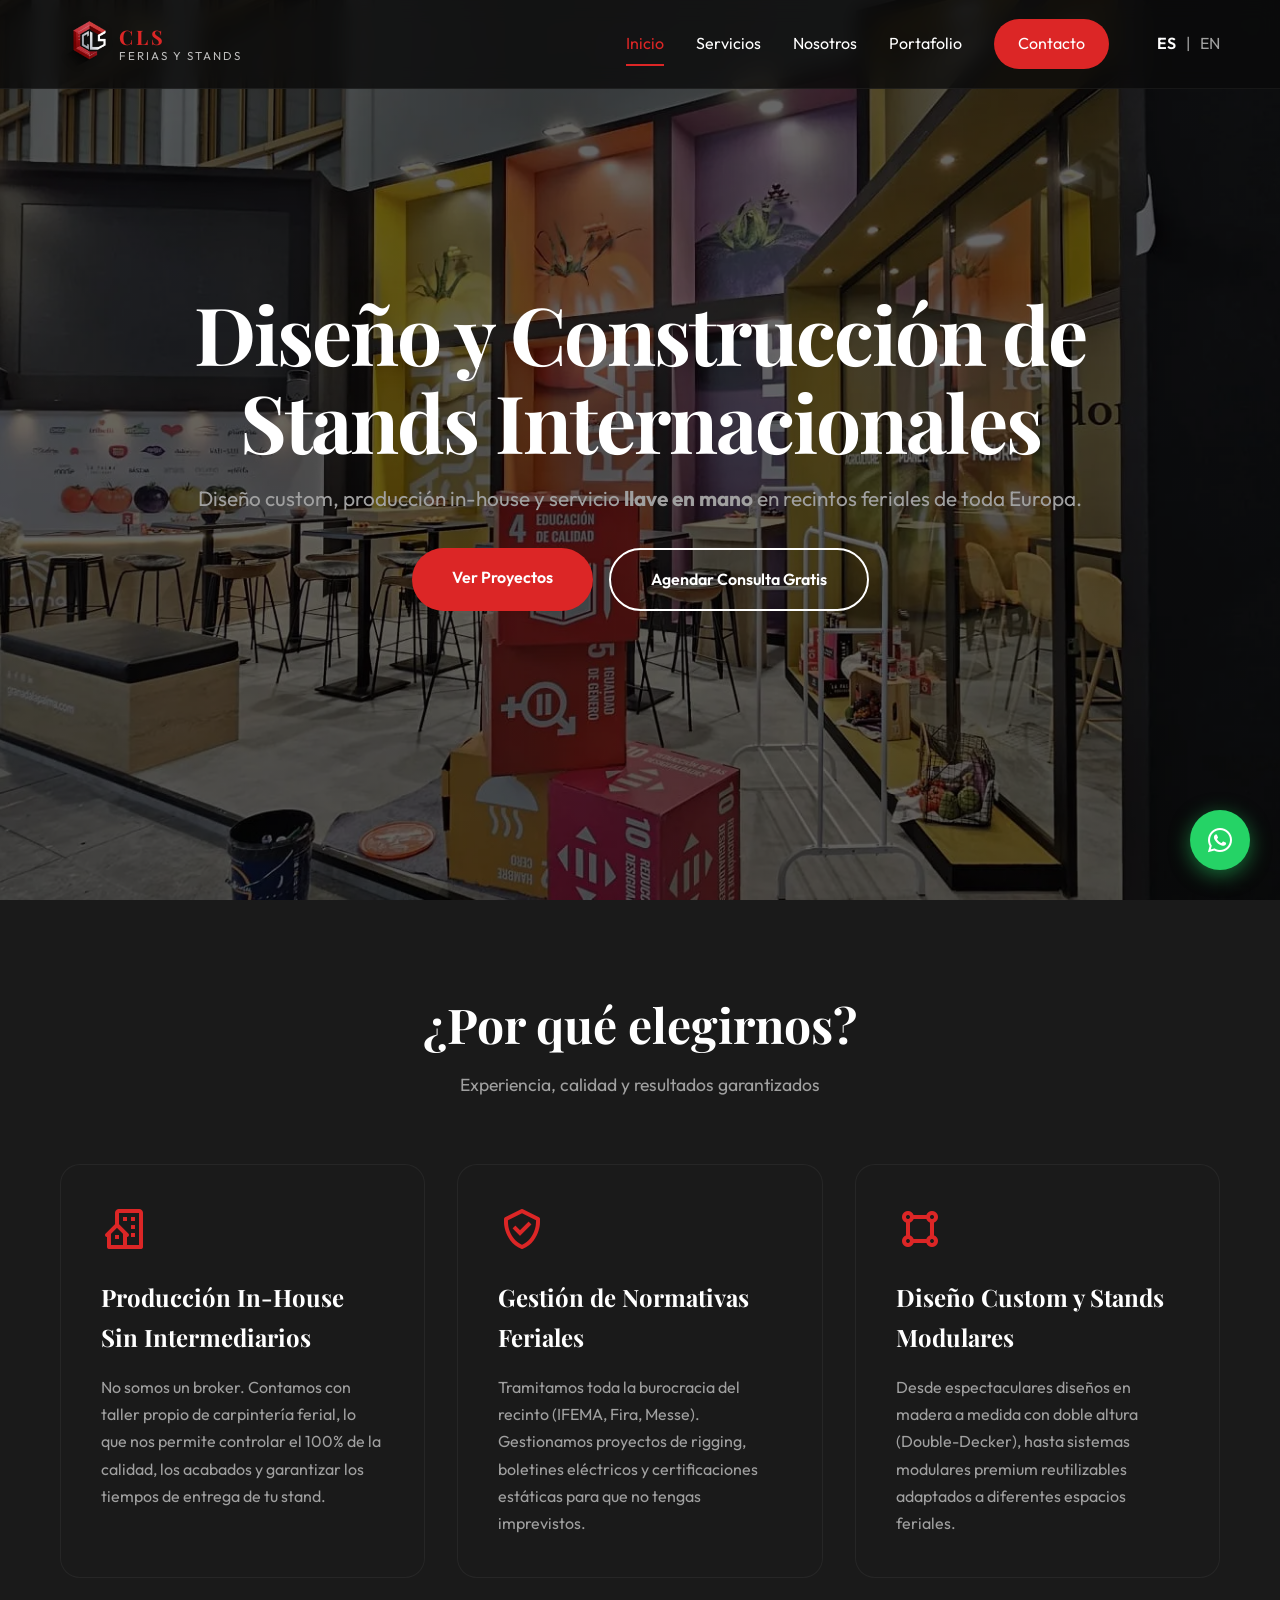
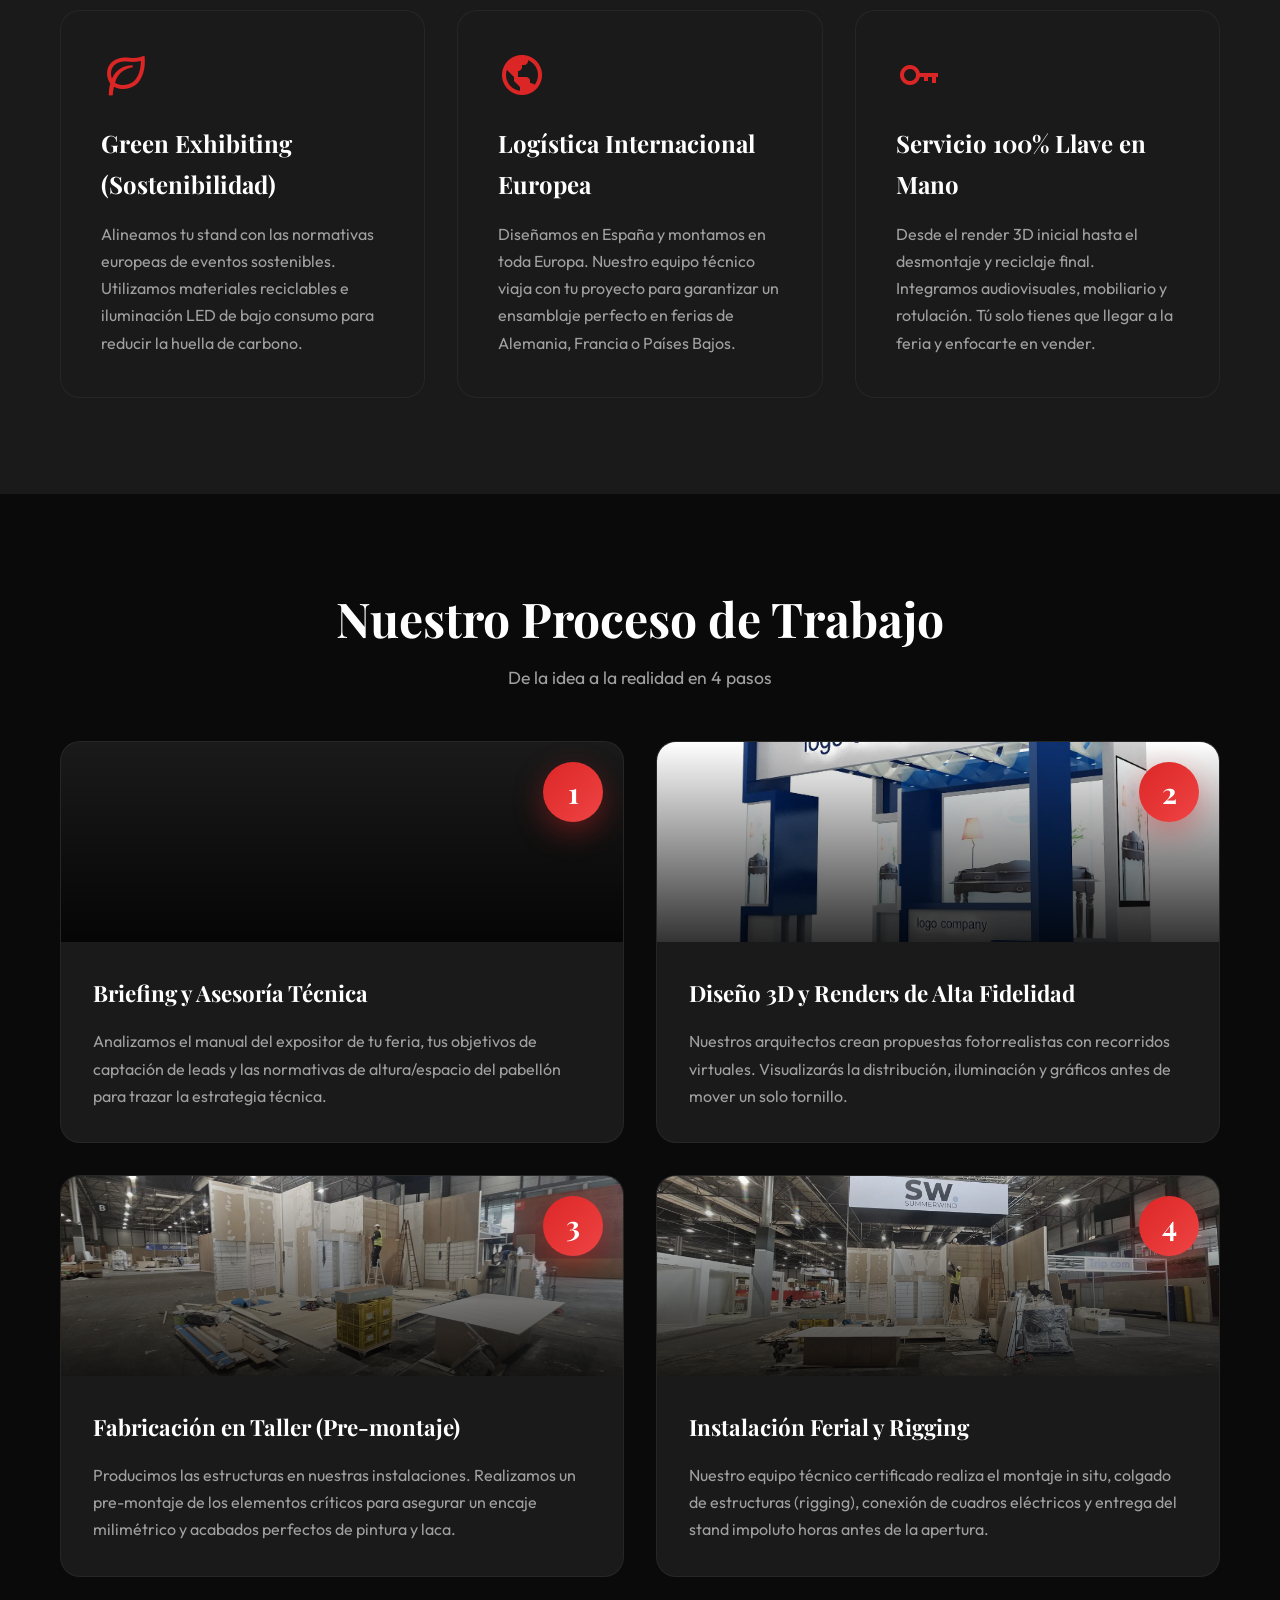
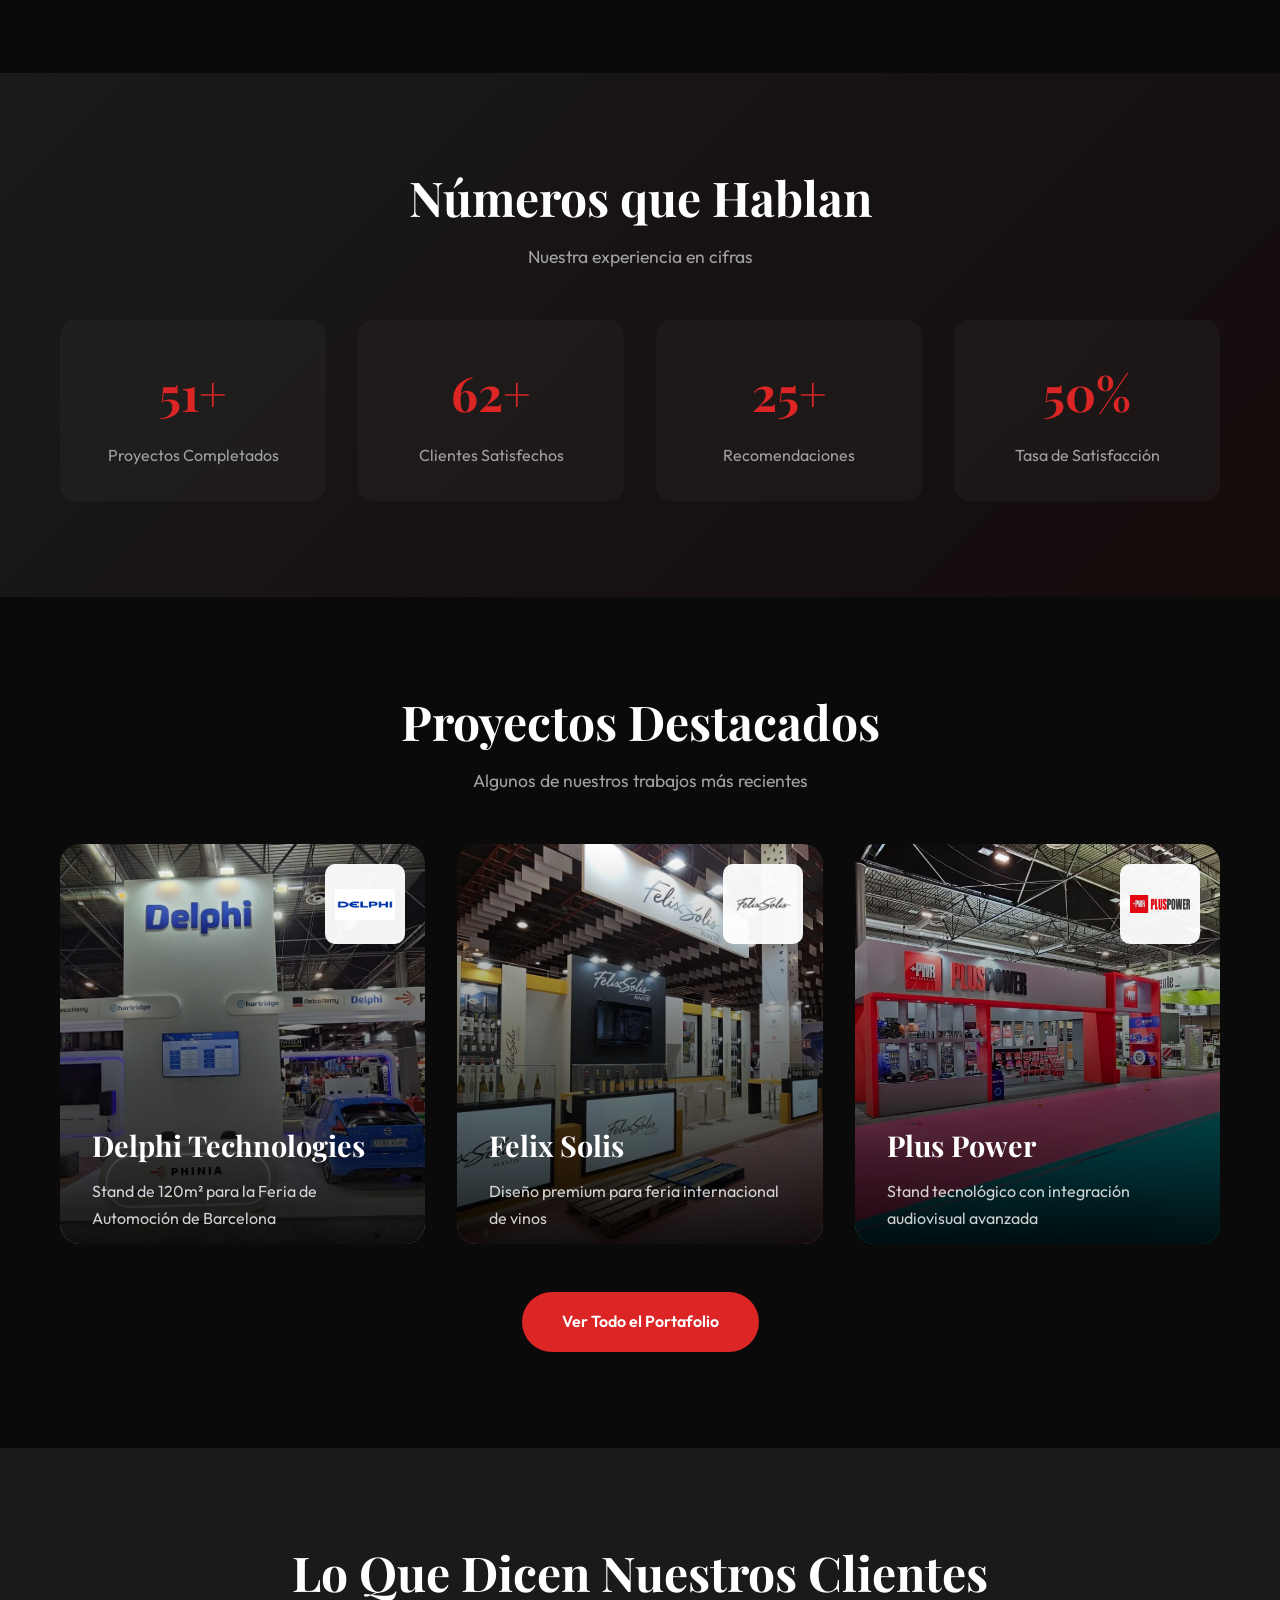
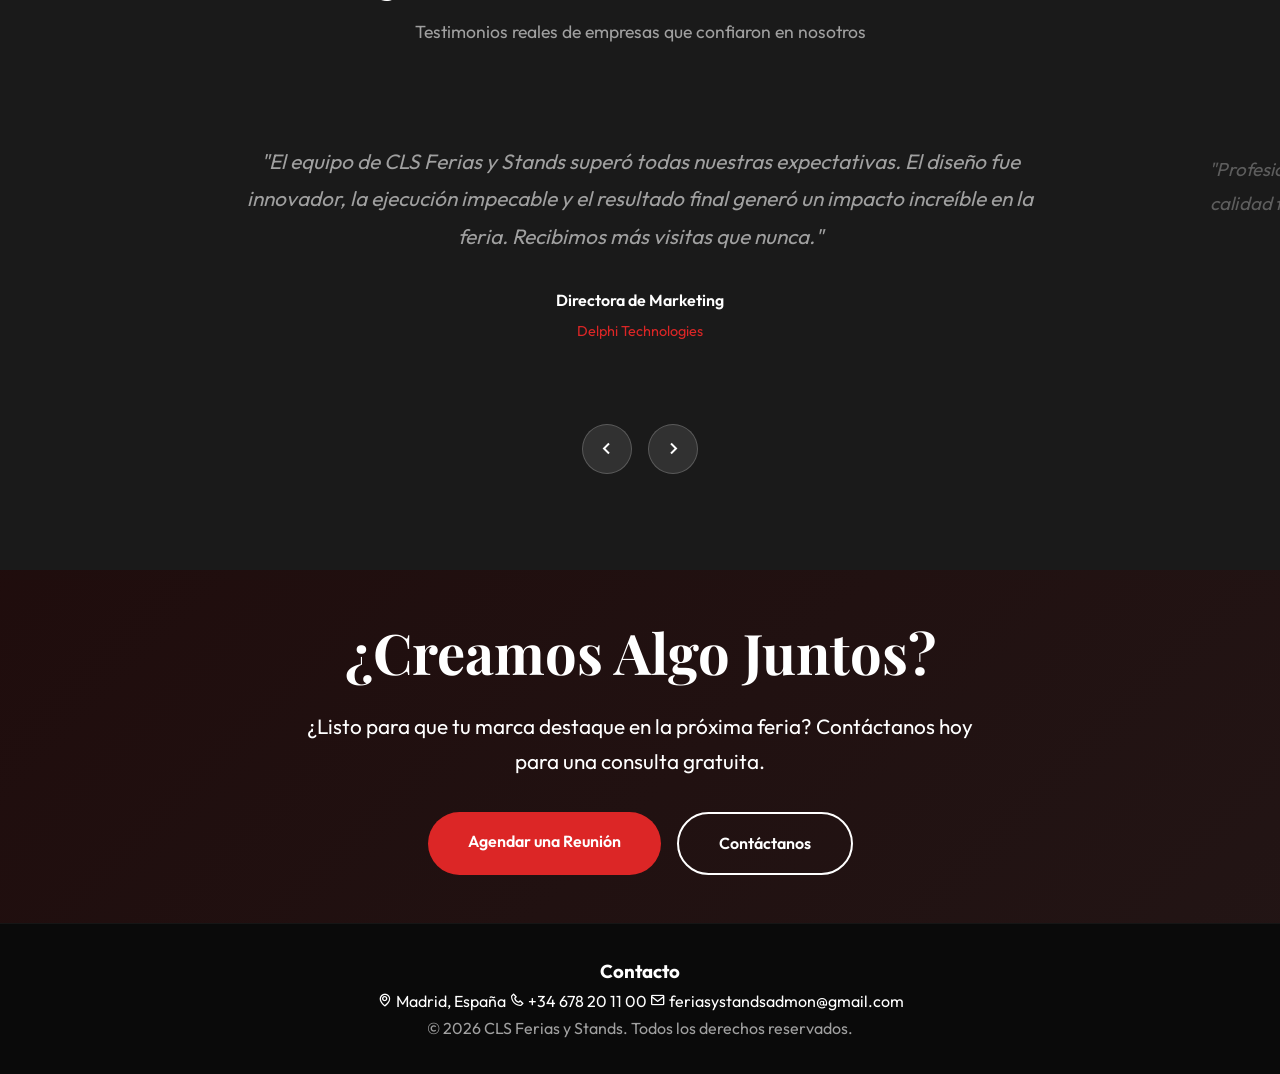
==== commit 0e1c7324: "ajustes finales" ====
--- a/index.html
+++ b/index.html
@@ -24,7 +24,7 @@
     <nav class="navbar">
         <div class="container nav-container">
             <a href="index.html" class="logo logo-with-img">
-                <img src="fotosyvideos/logo_CLS_rojo_transparente.png" alt="CLS Ferias y Stands logo" class="nav-logo-img" style="height:36px;width:36px;max-width:36px;object-fit:contain;flex-shrink:0;">
+                <img src="fotosyvideos/logo_CLS_rojo_transparente.png" alt="CLS Ferias y Stands logo" class="nav-logo-img" style="height:50px;width:50px;max-width:50px;object-fit:contain;flex-shrink:0;">
                 <span class="logo-text"><span class="logo-cls">CLS</span><span class="logo-light">Ferias y Stands</span></span>
             </a>
             <div class="nav-links">
--- a/css/style.css
+++ b/css/style.css
@@ -117,7 +117,7 @@
 .logo-cls {
     display: block;
     font-family: var(--font-heading);
-    font-size: 1.1rem;
+    font-size: 1.25rem;
     font-weight: 700;
     color: var(--highlight);
     letter-spacing: 3px;
@@ -128,13 +128,13 @@
 .logo-light {
     display: block;
     font-family: var(--font-body);
-    font-size: 0.62rem;
+    font-size: 0.72rem;
     font-weight: 400;
     color: rgba(255,255,255,0.72);
     letter-spacing: 2px;
     text-transform: uppercase;
     line-height: 1;
-    margin-top: 2px;
+    margin-top: 3px;
 }
 
 .dot {
